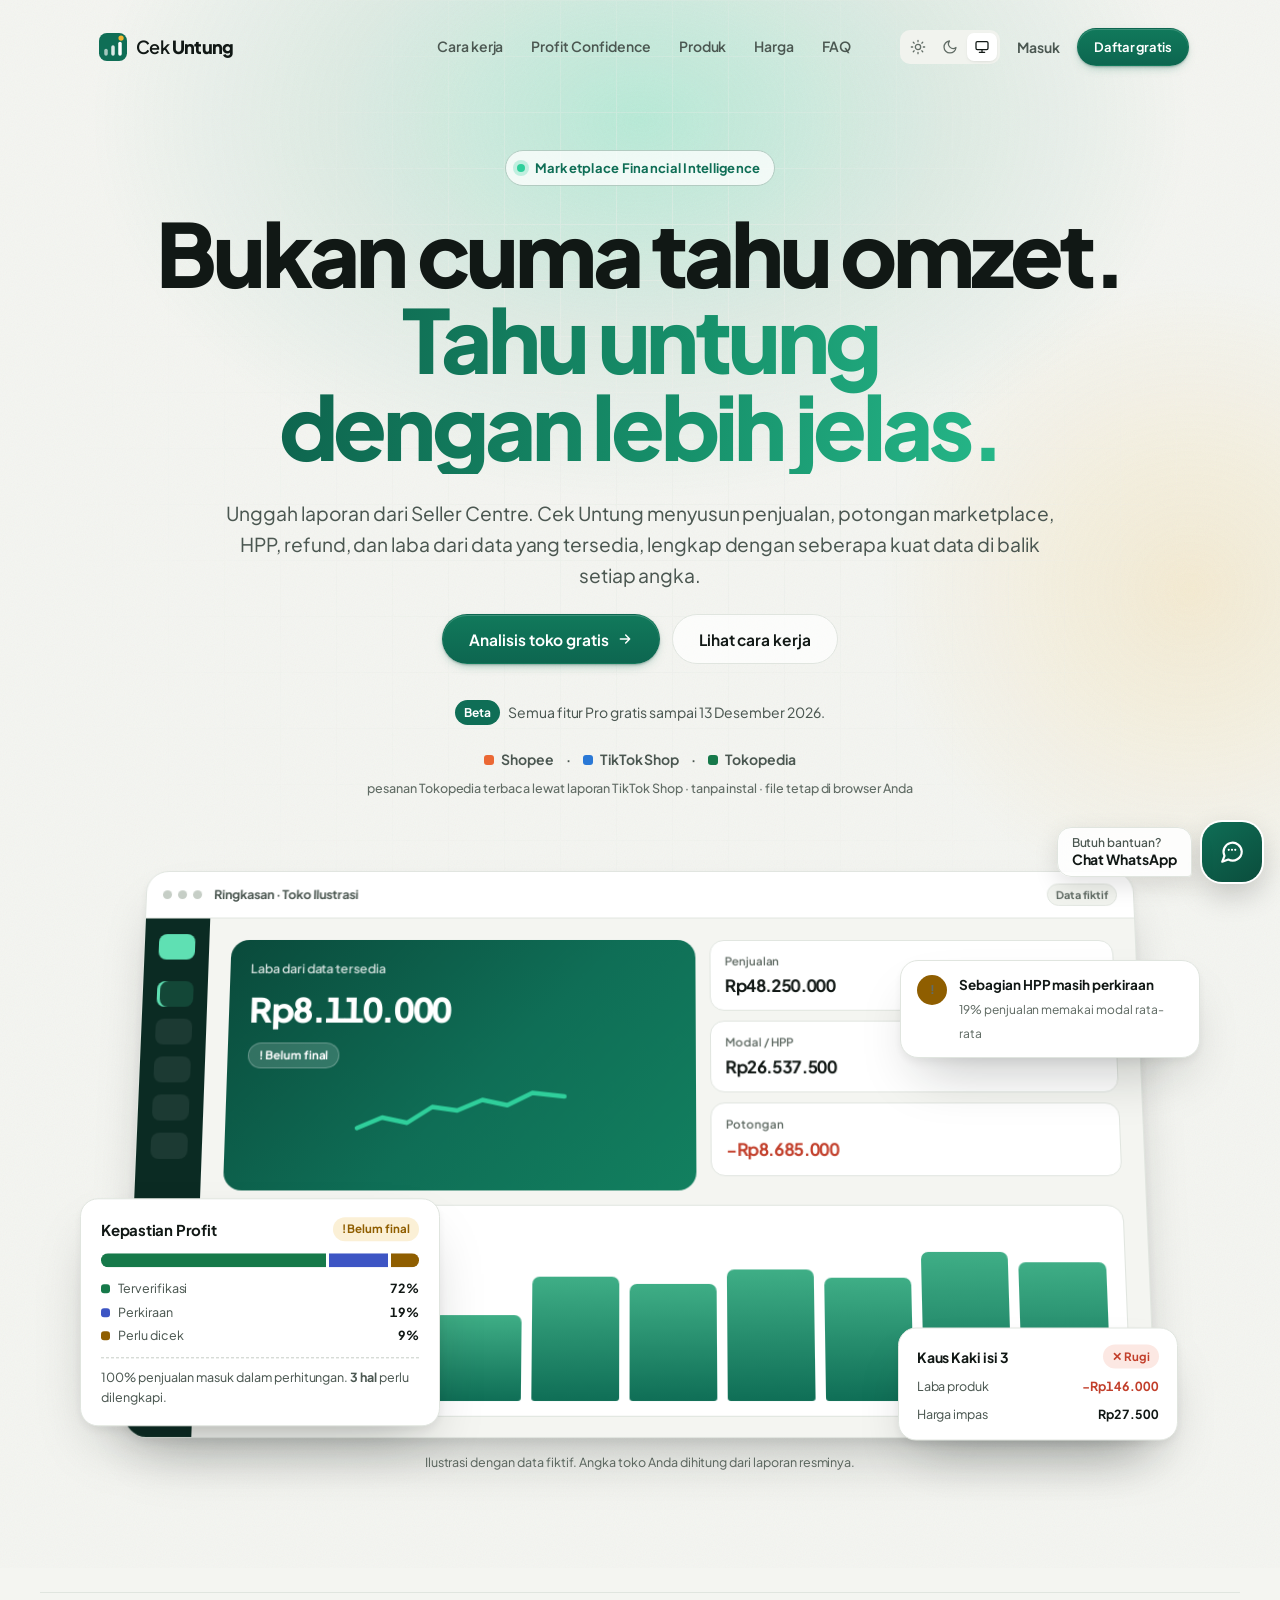
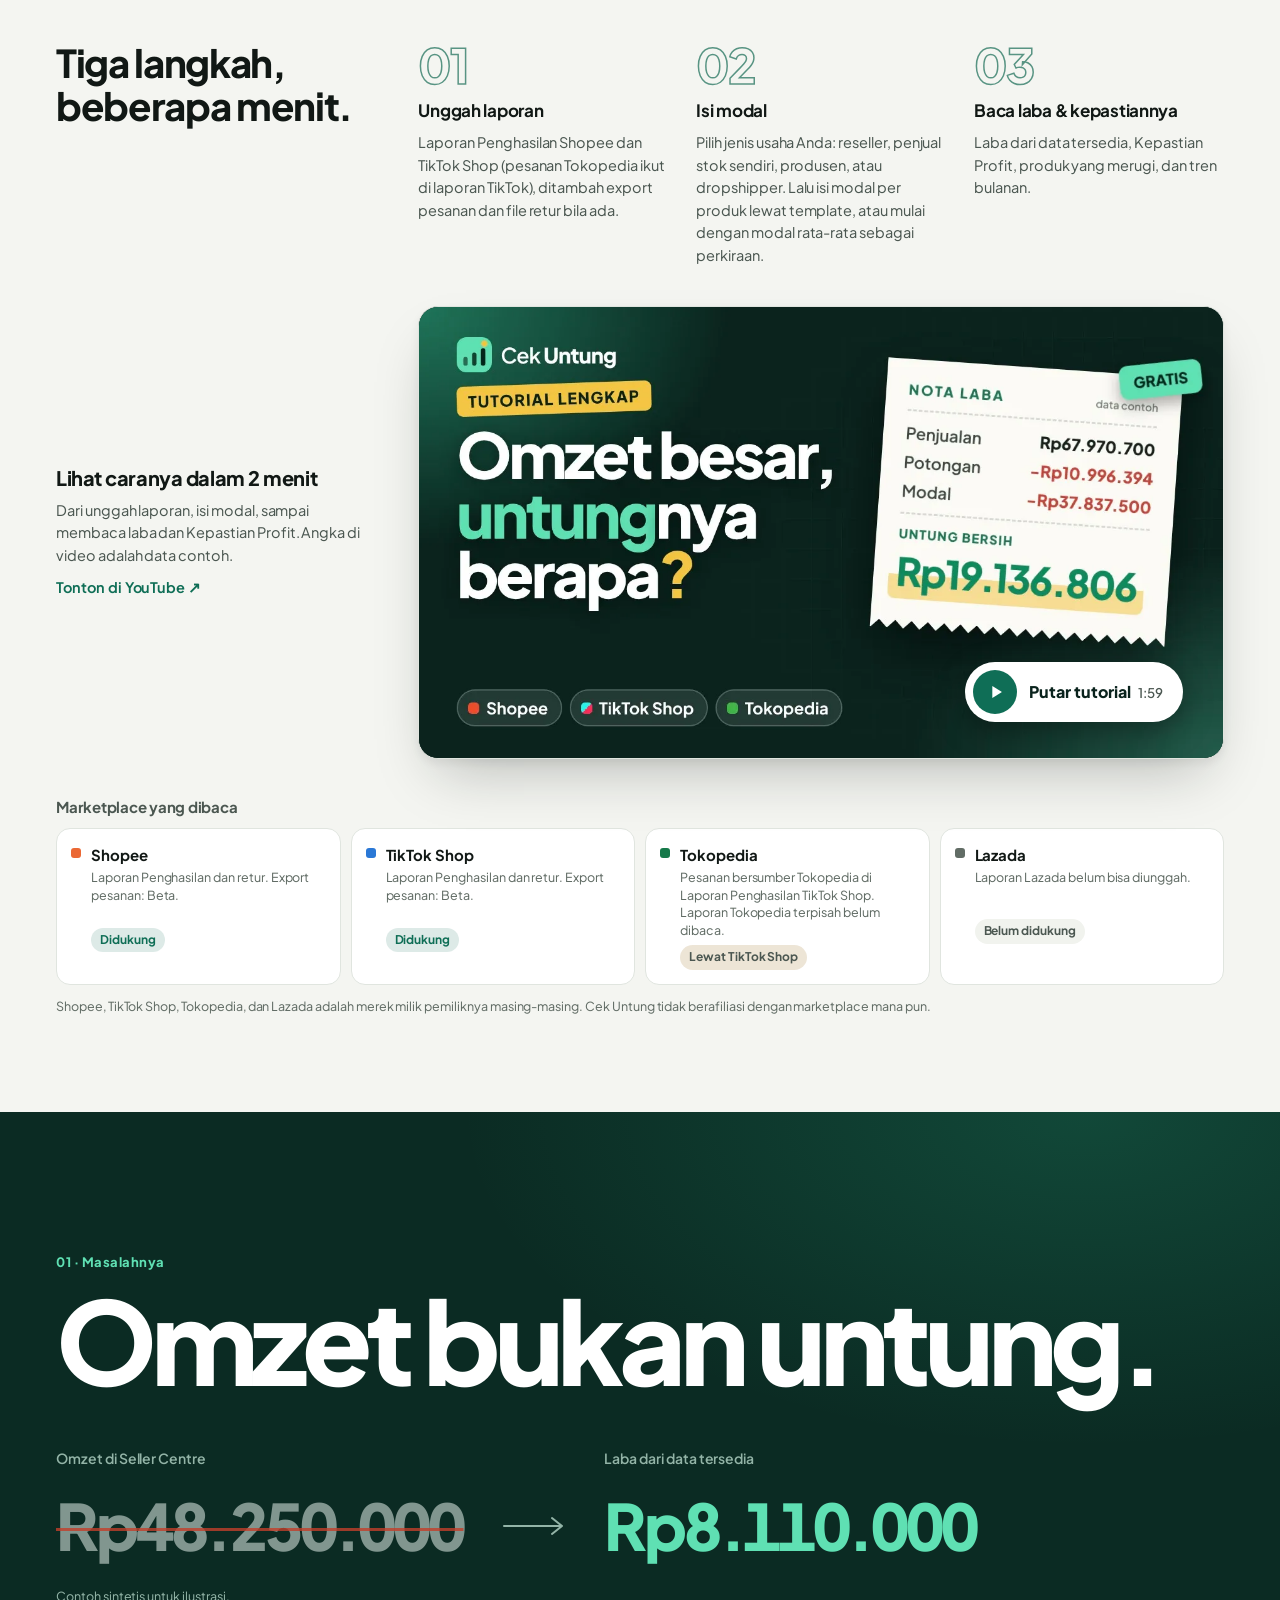
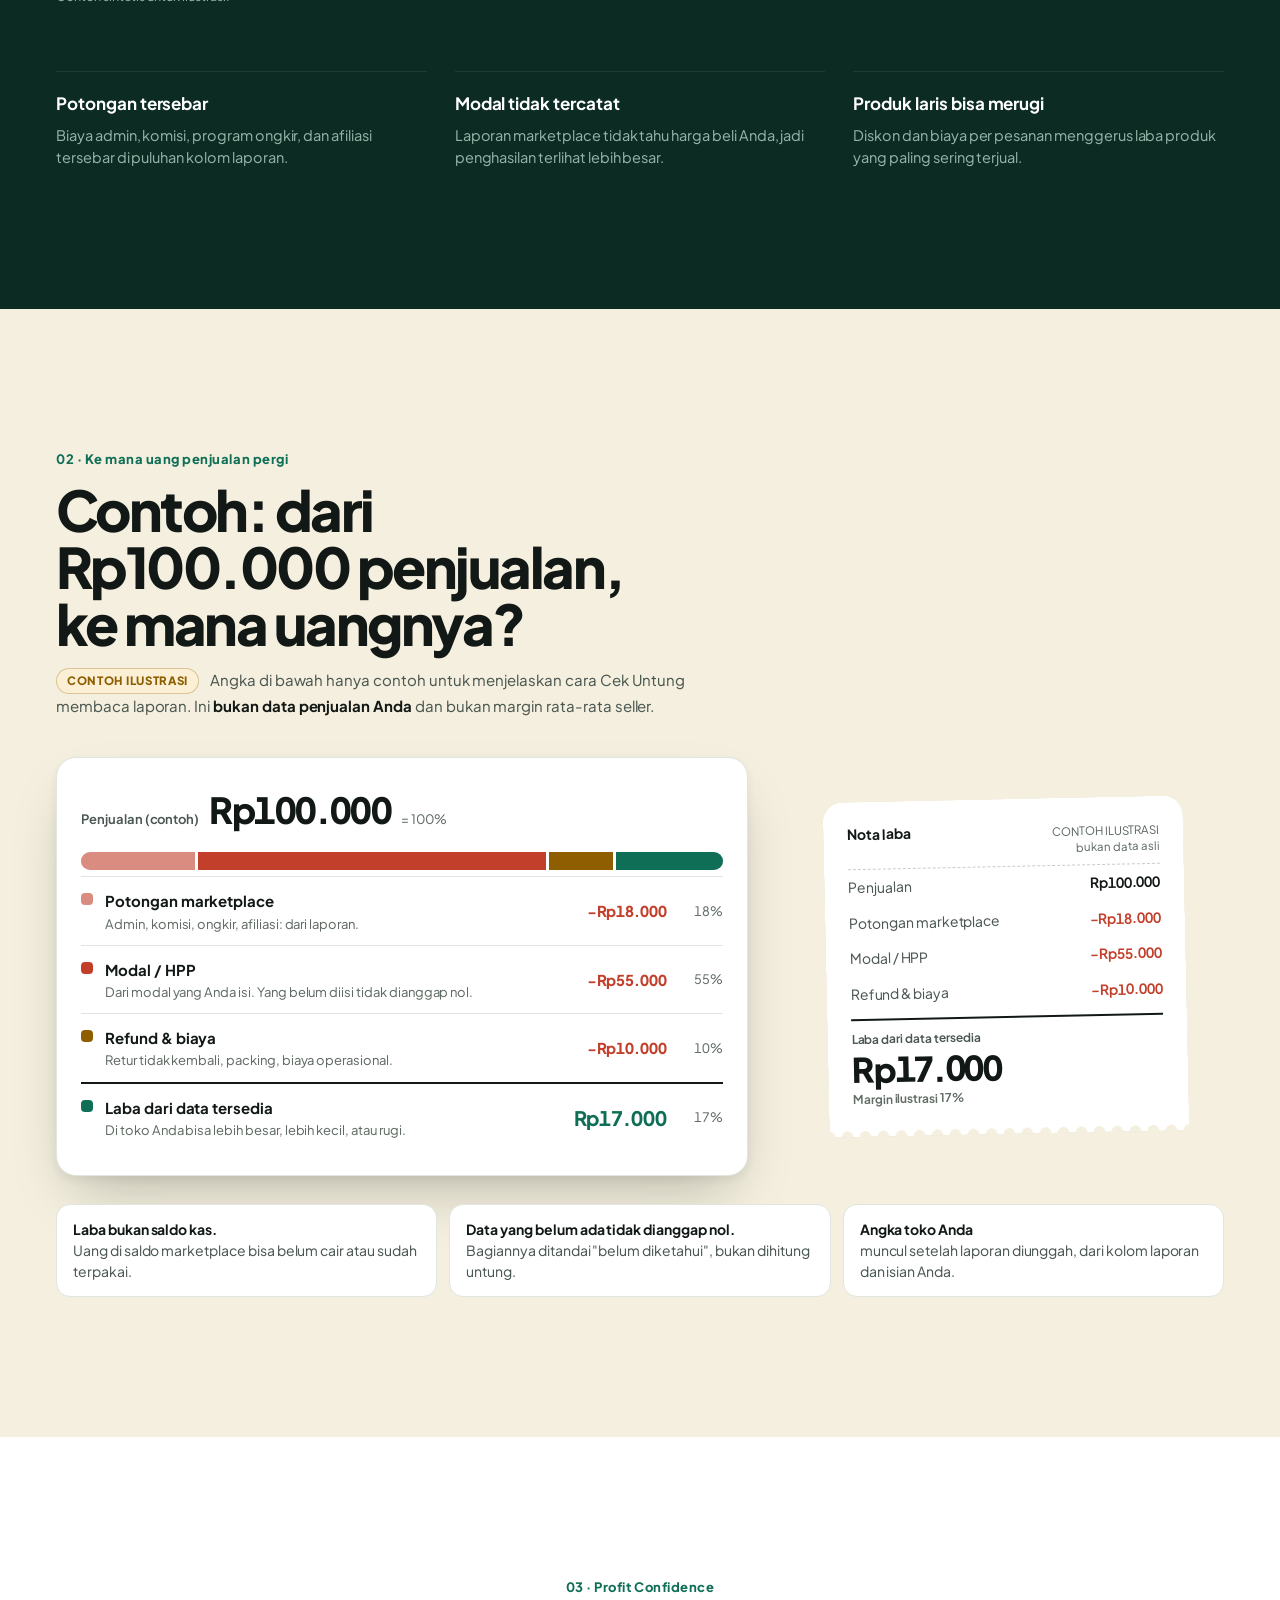
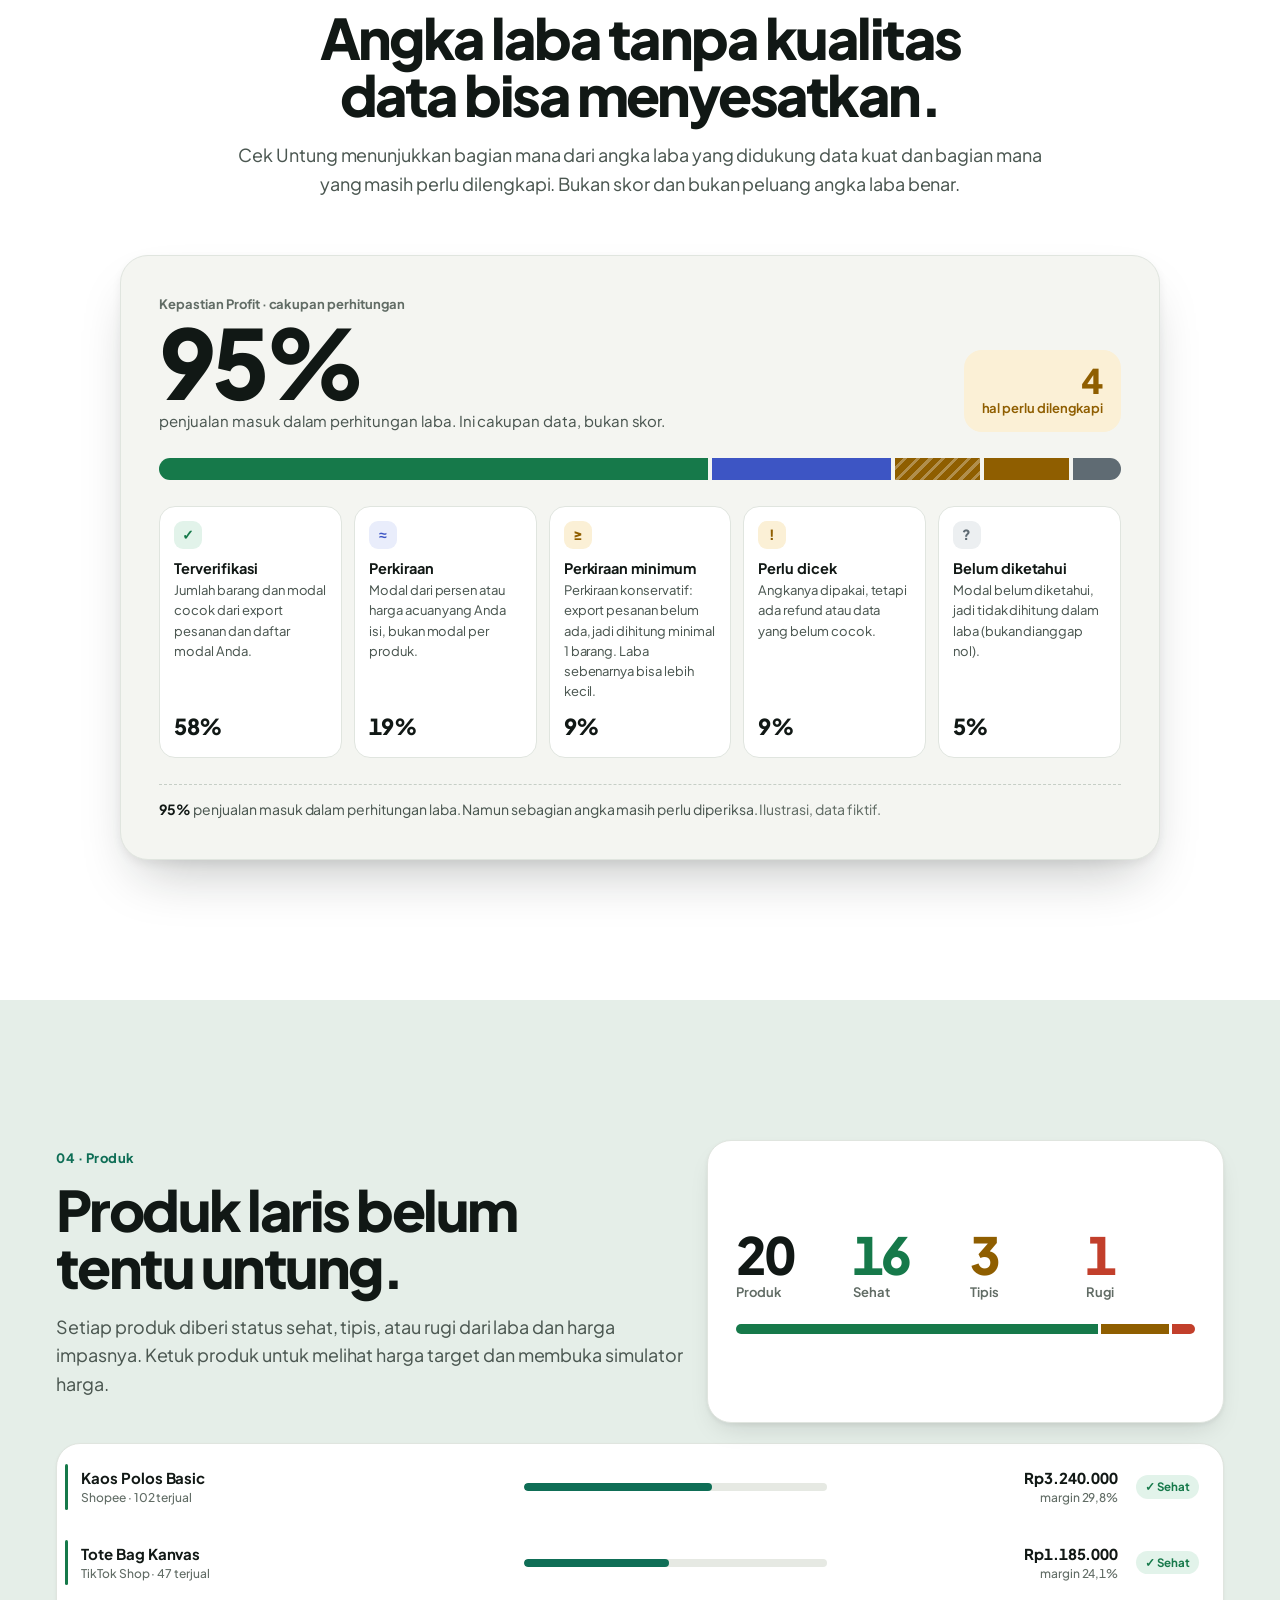
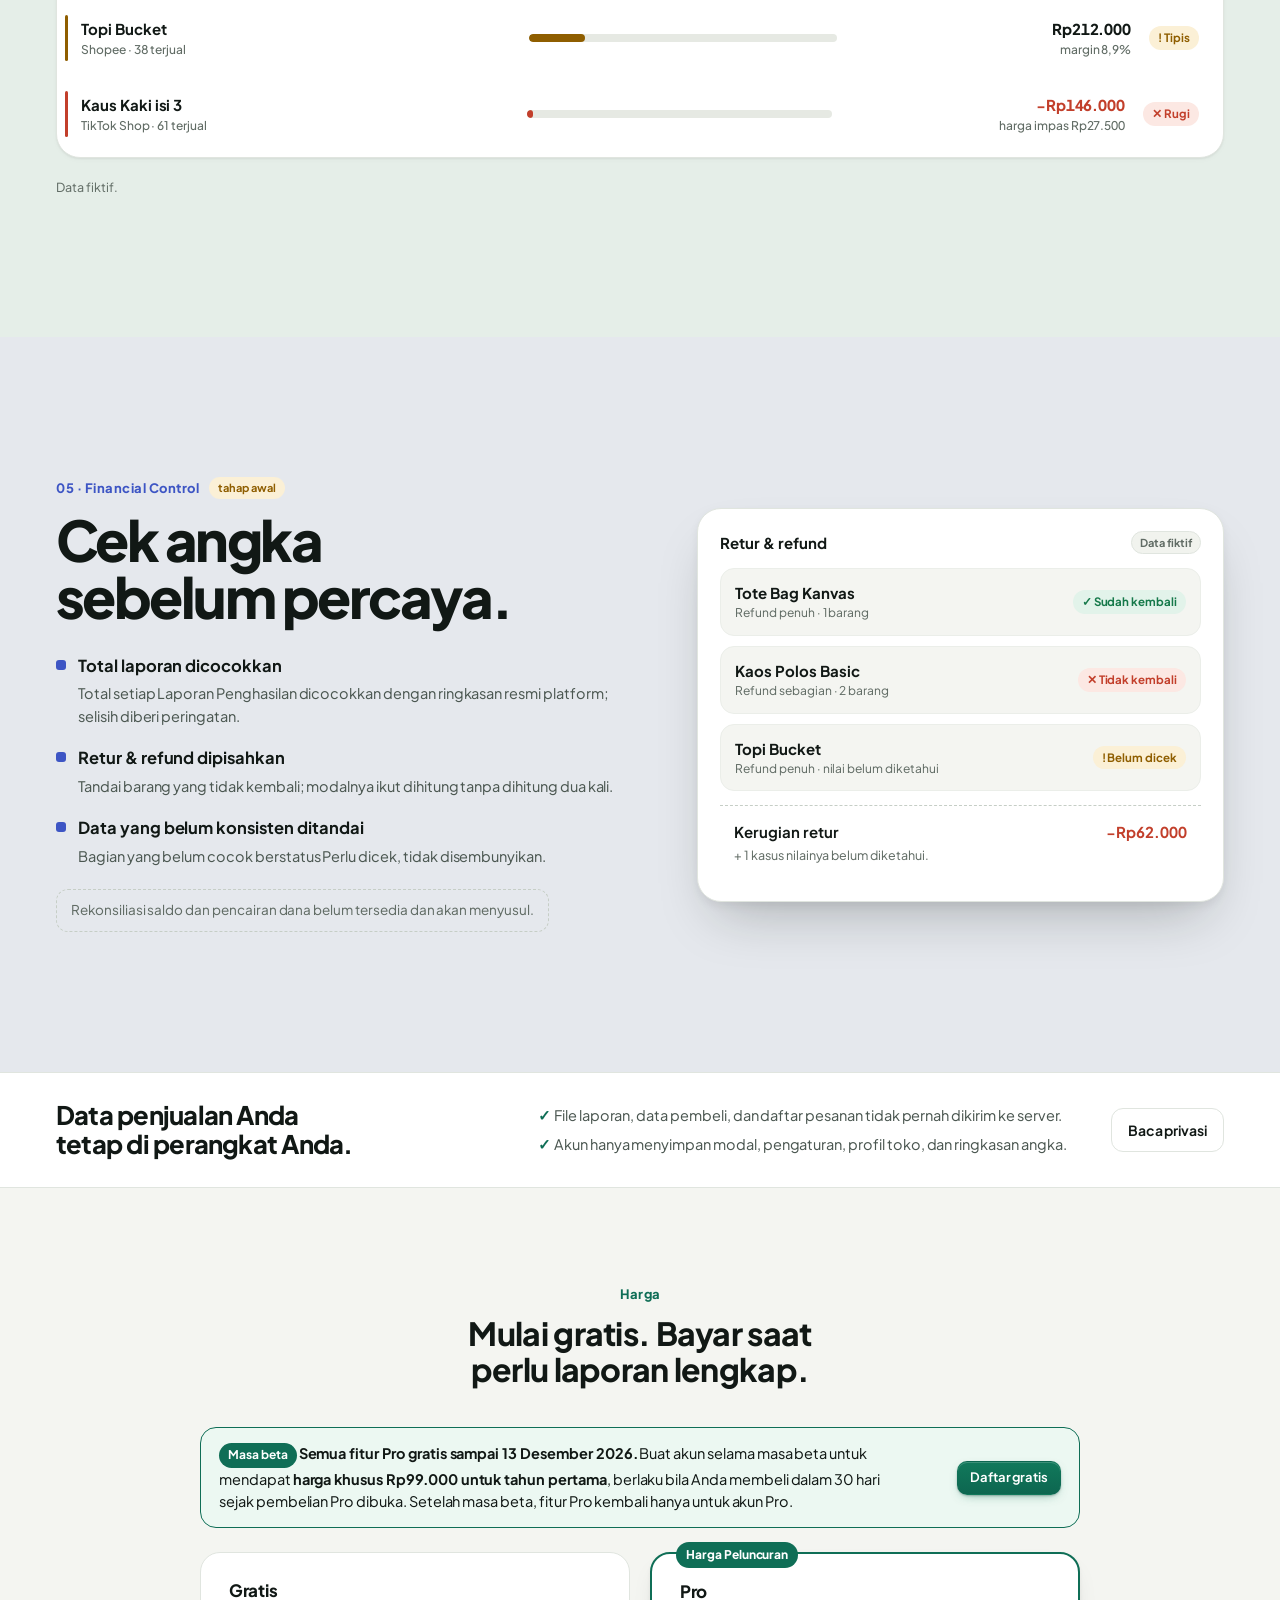
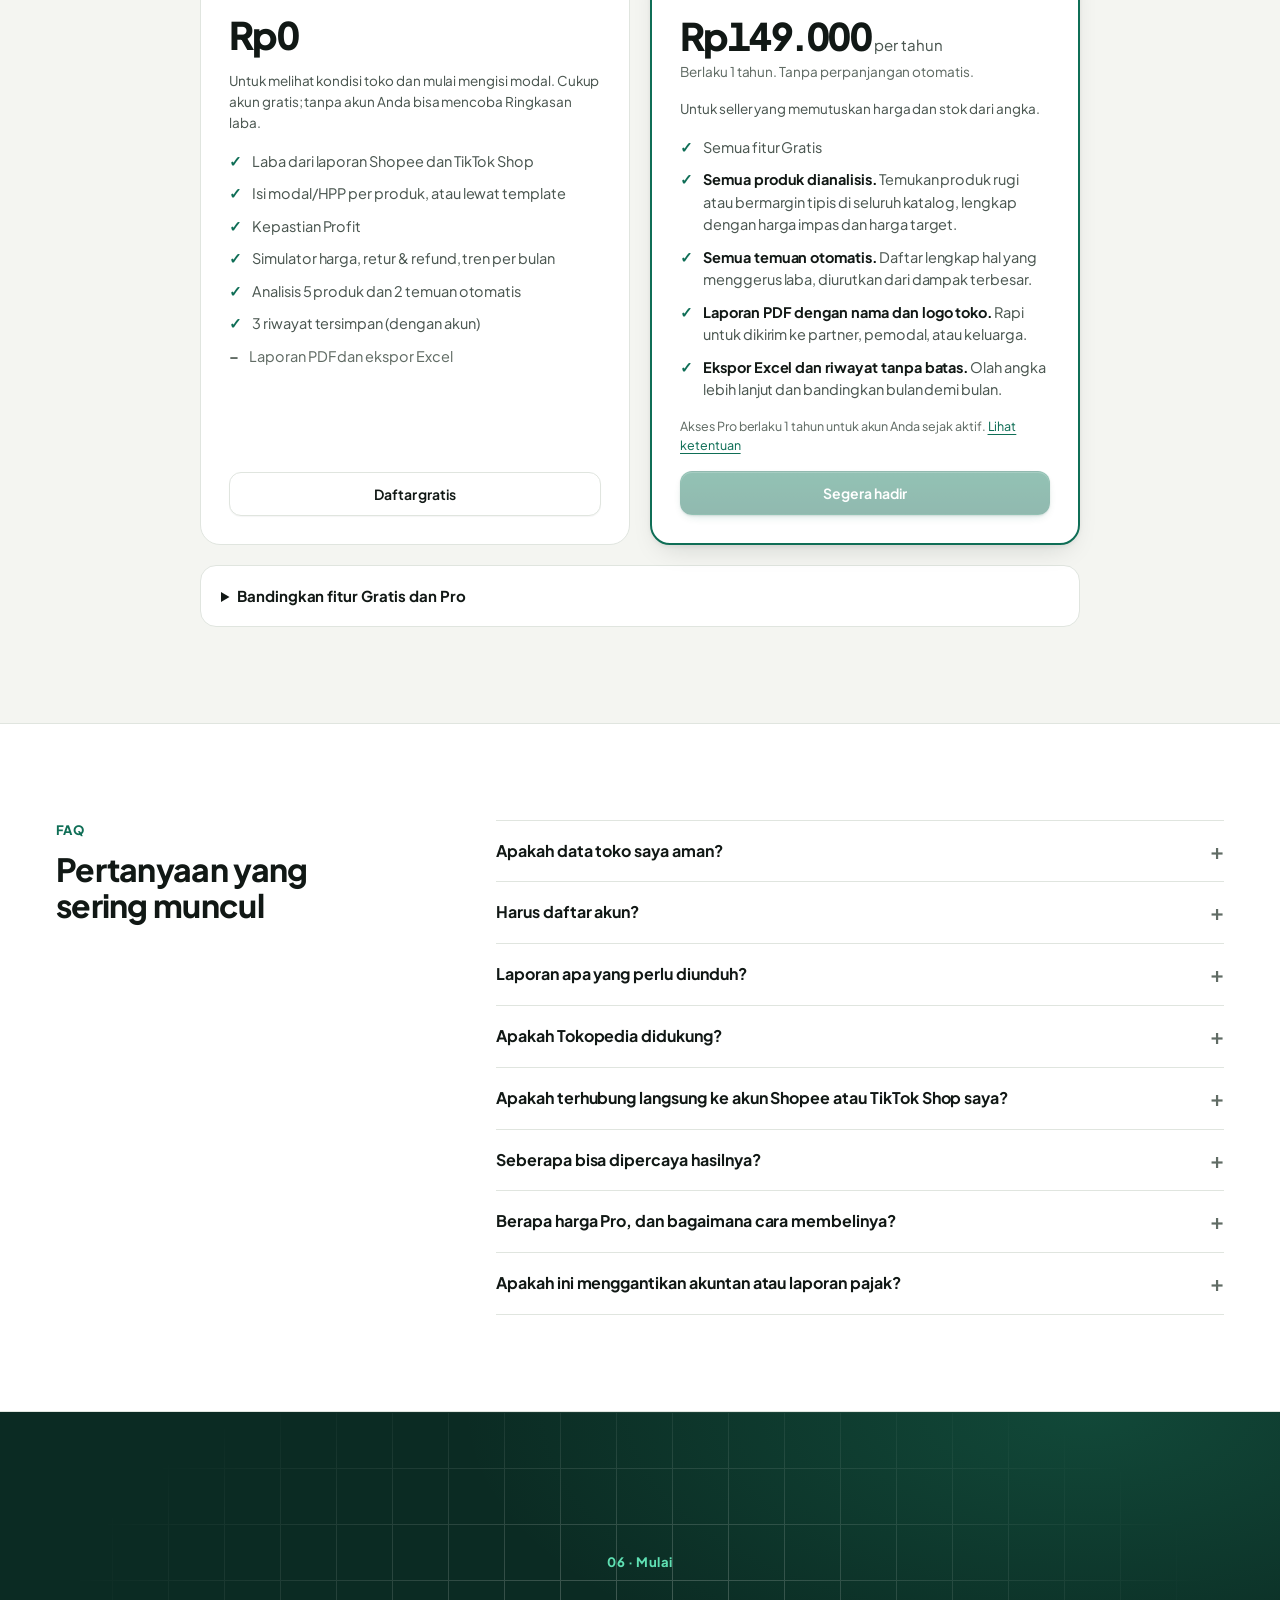
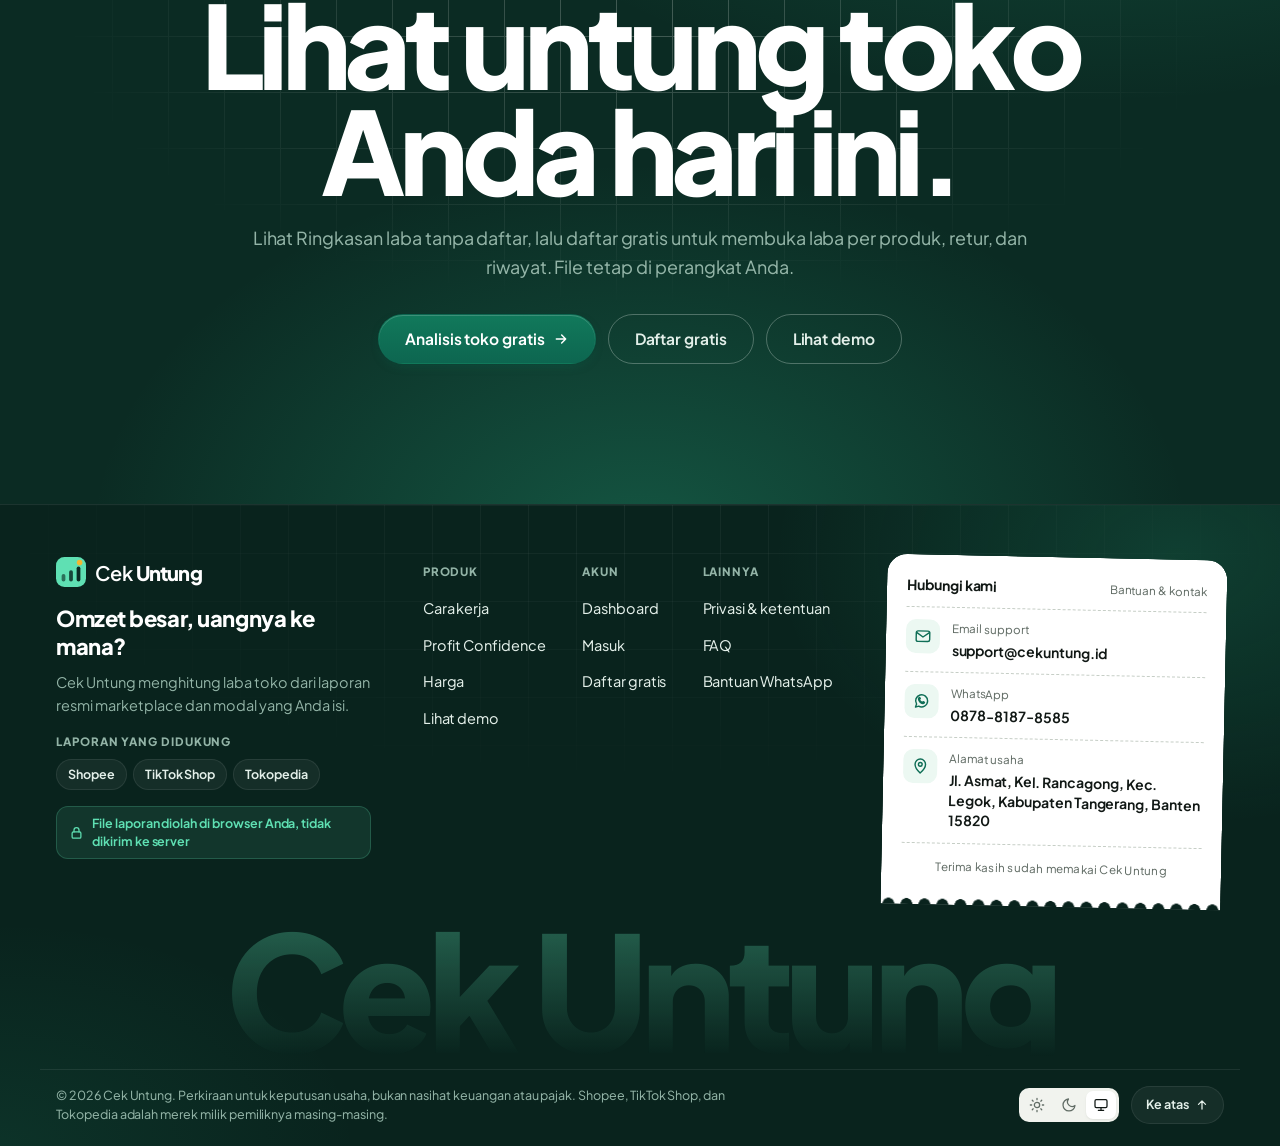
==== index.html @ d8598027 "Email support: kecualikan dari Cloudflare Email Obfuscation (email_off) Co-Authored-By: Claude Opus " ====
<!doctype html>
<html lang="id">
<head>
<meta charset="utf-8">
<meta name="viewport" content="width=device-width, initial-scale=1, viewport-fit=cover">
<title>Cek Untung — Analisis Laba Marketplace</title>
<meta name="description" content="Unggah laporan marketplace Anda. Cek Untung merangkum penjualan, biaya, HPP, dan refund, lalu menunjukkan bagian angka laba yang sudah kuat dan yang masih perlu dilengkapi. File diproses di browser Anda.">
<meta name="theme-color" content="#0b2b23">
<meta property="og:title" content="Cek Untung — Analisis Laba Marketplace">
<meta property="og:description" content="Laba, potongan marketplace, HPP, refund, dan kualitas data toko Anda dalam satu dashboard. File diproses di browser Anda.">
<meta property="og:type" content="website">
<meta property="og:site_name" content="Cek Untung">
<meta property="og:url" content="https://muhammadramdhan2012.github.io/cek-profit/">
<meta property="og:image" content="https://muhammadramdhan2012.github.io/cek-profit/img/og-cek-untung.jpg">
<meta property="og:image:width" content="1200">
<meta property="og:image:height" content="630">
<meta property="og:image:alt" content="Cek Untung: Bukan cuma tahu omzet. Tahu untung dengan lebih jelas.">
<meta name="twitter:card" content="summary_large_image">
<meta name="twitter:title" content="Cek Untung — Analisis Laba Marketplace">
<meta name="twitter:description" content="Laba, potongan marketplace, HPP, refund, dan kualitas data toko Anda dalam satu dashboard. File diproses di browser Anda.">
<meta name="twitter:image" content="https://muhammadramdhan2012.github.io/cek-profit/img/og-cek-untung.jpg">
<link rel="icon" href="icon-cek-untung.svg" type="image/svg+xml">
<link rel="apple-touch-icon" href="apple-touch-icon.png">
<script src="assets/theme.js?v=f5317dffb6"></script>
<script src="assets/motion.js?v=9e6864196f"></script>
<link rel="stylesheet" href="assets/base.css?v=b11f335bb1">
<link rel="stylesheet" href="assets/site.css?v=1ff8875bc3">
<script src="assets/config.js?v=06b26d90cd"></script>
<script src="assets/analytics.js?v=d923a1e0ea" defer></script>
<script src="assets/situs.js?v=bae213d438" defer></script>
</head>
<body class="home v3">
<a class="skip" href="#isi">Lewati ke isi</a>
<div id="top-sentinel" aria-hidden="true"></div>

<!-- ============ NAVBAR: kapsul mengambang ============ -->
<header class="fnav" id="nav">
  <nav class="fnav-in" aria-label="Utama">
    <a class="brand" href="./"><svg class="logo" width="28" height="28" viewBox="0 0 16 16" aria-hidden="true"><rect class="lg-bg" width="16" height="16" rx="4.5" fill="var(--accent)"/><rect class="lg-b" x="3" y="9" width="2" height="4" rx="1" fill="var(--accent-ink)" opacity=".62"/><rect class="lg-b" x="7" y="7" width="2" height="6" rx="1" fill="var(--accent-ink)" opacity=".85"/><rect class="lg-b" x="11" y="5" width="2" height="8" rx="1" fill="var(--accent-ink)"/><circle class="lg-d" cx="12.6" cy="2.9" r="1.5" fill="var(--mark)"/></svg><span class="wm">Cek <b>Untung</b></span></a>
    <div class="fnav-mid">
      <a href="#cara">Cara kerja</a><a href="#kepastian">Profit Confidence</a><a href="#produk">Produk</a><a href="#harga">Harga</a><a href="#faq">FAQ</a>
    </div>
    <div class="fnav-end">
      <span class="nav-theme" data-theme-toggle></span>
      <a class="btn quiet nav-masuk" href="akun.html?next=dashboard.html" data-guest>Masuk</a>
      <a class="btn primary sm" href="akun.html?mode=daftar&amp;next=dashboard.html" data-guest data-track="nav-daftar">Daftar gratis</a>
      <a class="btn primary sm" href="dashboard.html" data-member hidden>Buka dashboard</a>
      <button class="nav-burger" type="button" aria-label="Buka menu" aria-haspopup="dialog" aria-controls="nav-sheet" aria-expanded="false" id="nav-burger">
        <svg width="20" height="20" viewBox="0 0 24 24" fill="none" stroke="currentColor" stroke-width="2" stroke-linecap="round" aria-hidden="true"><path d="M4 8h16M4 16h16"/></svg>
      </button>
    </div>
  </nav>
</header>

<dialog class="nav-sheet" id="nav-sheet" aria-labelledby="nav-sheet-t">
  <div class="ns-head"><b id="nav-sheet-t">Menu</b><button class="x" type="button" data-menu-close aria-label="Tutup menu">×</button></div>
  <nav class="ns-links" aria-label="Menu halaman">
    <a href="#cara">Cara kerja</a><a href="#kepastian">Profit Confidence</a><a href="#produk">Produk</a><a href="#harga">Harga</a><a href="#faq">FAQ</a><a href="dashboard.html?demo" data-track="menu-demo">Lihat demo</a>
  </nav>
  <div class="ns-foot">
    <div data-theme-toggle></div>
    <div class="ns-cta">
      <a class="btn big" href="akun.html?next=dashboard.html" data-guest>Masuk</a>
      <a class="btn primary big" href="akun.html?mode=daftar&amp;next=dashboard.html" data-guest data-track="menu-daftar">Daftar gratis</a>
      <a class="btn primary big" href="dashboard.html" data-member hidden>Buka dashboard</a>
    </div>
  </div>
</dialog>

<main id="isi">
  <!-- ============ HERO EDITORIAL (tengah) + PRATINJAU MENGAMBANG DI BAWAHNYA ============ -->
  <section class="ed-hero" aria-labelledby="h-hero">
    <div class="ed-bg" aria-hidden="true"><i class="glow g1"></i><i class="glow g2"></i><i class="grid"></i><i class="noise"></i></div>
    <div class="ed-copy">
      <p class="ed-eyebrow" data-hero="1"><span class="pulse" aria-hidden="true"></span>Marketplace Financial Intelligence</p>
      <h1 id="h-hero" data-hero="2"><span>Bukan cuma tahu omzet.</span> <span class="ed-h2">Tahu untung dengan lebih jelas.</span></h1>
      <p class="ed-sub" data-hero="3">Unggah laporan dari Seller Centre. Cek Untung menyusun penjualan, potongan marketplace, HPP, refund, dan laba dari data yang tersedia, lengkap dengan seberapa kuat data di balik setiap angka.</p>
      <div class="ed-cta" data-hero="4">
        <a class="btn primary big" href="dashboard.html" data-guest data-track="hero-coba">Analisis toko gratis<svg class="arr" width="16" height="16" viewBox="0 0 24 24" fill="none" stroke="currentColor" stroke-width="2.2" stroke-linecap="round" stroke-linejoin="round" aria-hidden="true"><path d="M5 12h14M13 6l6 6-6 6"/></svg></a>
        <a class="btn primary big" href="dashboard.html" data-member hidden>Buka dashboard<svg class="arr" width="16" height="16" viewBox="0 0 24 24" fill="none" stroke="currentColor" stroke-width="2.2" stroke-linecap="round" stroke-linejoin="round" aria-hidden="true"><path d="M5 12h14M13 6l6 6-6 6"/></svg></a>
        <a class="btn big ghost" href="#cara" data-track="hero-cara">Lihat cara kerja</a>
      </div>
      <p class="ed-beta" data-beta hidden><span class="badge">Beta</span> Semua fitur Pro gratis sampai <span data-beta-sampai>13 Desember 2026</span>.</p>
      <p class="ed-mk" data-hero="5"><span><i class="mk mk-shopee" aria-hidden="true"></i>Shopee</span><span aria-hidden="true">·</span><span><i class="mk mk-tiktok" aria-hidden="true"></i>TikTok Shop</span><span aria-hidden="true">·</span><span><i class="mk mk-tokped" aria-hidden="true"></i>Tokopedia</span><small>pesanan Tokopedia terbaca lewat laporan TikTok Shop · tanpa instal · file tetap di browser Anda</small></p>
    </div>

    <!-- Komposisi berlapis: dashboard dasar + kartu mengambang. Semua angka fiktif. -->
    <div class="show" data-hero="6">
      <div class="show-stage" data-parallax data-scrollvis role="img" aria-label="Ilustrasi dashboard Cek Untung dengan data fiktif: laba dari data tersedia, Kepastian Profit, peringatan, dan produk yang merugi.">
        <div class="layer l-base" style="--depth:2">
          <div class="sb-top"><span class="pv-dots"><i></i><i></i><i></i></span><span>Ringkasan · Toko Ilustrasi</span><span class="pv-tag">Data fiktif</span></div>
          <div class="sb-body">
            <div class="sb-side"><b></b><i class="on"></i><i></i><i></i><i></i><i></i></div>
            <div class="sb-main">
              <div class="sb-hero"><span>Laba dari data tersedia</span><b>Rp8.110.000</b><em>! Belum final</em><svg viewBox="0 0 120 32" aria-hidden="true"><path d="M2 26 L16 20 L30 23 L44 14 L58 16 L72 10 L86 13 L100 6 L118 8"/></svg></div>
              <div class="sb-tiles"><div><span>Penjualan</span><b>Rp48.250.000</b></div><div><span>Modal / HPP</span><b>Rp26.537.500</b></div><div><span>Potongan</span><b class="neg">−Rp8.685.000</b></div></div>
              <div class="sb-chart"><i style="--h:52%"></i><i style="--h:61%"></i><i style="--h:48%"></i><i style="--h:70%"></i><i style="--h:66%"></i><i style="--h:74%"></i><i style="--h:69%"></i><i style="--h:84%"></i><i style="--h:78%"></i></div>
            </div>
          </div>
        </div>
        <div class="layer l-conf" style="--depth:7">
          <div class="fc-h"><b>Kepastian Profit</b><span class="chip-w">! Belum final</span></div>
          <div class="segbar fc-seg"><i class="s-ok" style="--w:72%"></i><i class="s-est" style="--w:19%"></i><i class="s-chk" style="--w:9%"></i></div>
          <ul class="fc-leg"><li><i class="d-ok"></i>Terverifikasi <b>72%</b></li><li><i class="d-est"></i>Perkiraan <b>19%</b></li><li><i class="d-chk"></i>Perlu dicek <b>9%</b></li></ul>
          <p>100% penjualan masuk dalam perhitungan. <b>3 hal</b> perlu dilengkapi.</p>
        </div>
        <div class="layer l-warn" style="--depth:10">
          <span class="lw-ic">!</span><div><b>Sebagian HPP masih perkiraan</b><span>19% penjualan memakai modal rata-rata</span></div>
        </div>
        <div class="layer l-prod" style="--depth:5">
          <div class="lp-h"><b>Kaus Kaki isi 3</b><span class="chip-r">✕ Rugi</span></div>
          <div class="lp-n"><span>Laba produk</span><b class="neg">−Rp146.000</b></div>
          <div class="lp-n"><span>Harga impas</span><b>Rp27.500</b></div>
        </div>
      </div>
      <p class="show-cap">Ilustrasi dengan data fiktif. Angka toko Anda dihitung dari laporan resminya.</p>
    </div>
  </section>

  <!-- ============ CARA KERJA (pita tiga langkah) ============ -->
  <section class="how" id="cara" aria-labelledby="h-cara">
    <div class="wrap how-in">
      <h2 id="h-cara" class="how-t" data-reveal>Tiga langkah, beberapa menit.</h2>
      <ol class="how-steps" data-stagger="90">
        <li data-reveal><span class="how-n">01</span><b>Unggah laporan</b><p>Laporan Penghasilan Shopee dan TikTok Shop (pesanan Tokopedia ikut di laporan TikTok), ditambah export pesanan dan file retur bila ada.</p></li>
        <li data-reveal><span class="how-n">02</span><b>Isi modal</b><p>Pilih jenis usaha Anda: reseller, penjual stok sendiri, produsen, atau dropshipper. Lalu isi modal per produk lewat template, atau mulai dengan modal rata-rata sebagai perkiraan.</p></li>
        <li data-reveal><span class="how-n">03</span><b>Baca laba &amp; kepastiannya</b><p>Laba dari data tersedia, Kepastian Profit, produk yang merugi, dan tren bulanan.</p></li>
      </ol>
      <!-- Video tutorial: file sendiri (tanpa pemutar pihak ketiga). preload="none" agar 7 MB baru diunduh saat diputar;
           sw.js tidak menyimpan folder video/ ke cache offline. -->
      <div class="how-vid" id="tutorial" data-reveal>
        <div class="how-vid-txt">
          <h3>Lihat caranya dalam 2 menit</h3>
          <p>Dari unggah laporan, isi modal, sampai membaca laba dan Kepastian Profit. Angka di video adalah data contoh.</p>
          <a class="how-vid-yt" href="https://youtu.be/x0JU0eG74_I" target="_blank" rel="noopener">Tonton di YouTube <span aria-hidden="true">↗</span></a>
        </div>
        <div class="how-vid-frame">
          <video id="tutorial-video" controls preload="none" playsinline poster="img/tutorial-poster.webp" width="1280" height="720"
            aria-label="Video tutorial Cek Untung, 2 menit, dengan teks di layar">
            <source src="video/cekuntung-tutorial.mp4" type="video/mp4">
            <a href="https://youtu.be/x0JU0eG74_I">Tonton video tutorial di YouTube</a>
          </video>
          <button type="button" class="how-vid-play" id="tutorial-play" hidden aria-label="Putar video tutorial">
            <span class="how-vid-ic" aria-hidden="true"><svg viewBox="0 0 24 24" width="22" height="22"><path d="M8 5.5v13l10.5-6.5z" fill="currentColor"/></svg></span>
            <span class="how-vid-lb">Putar tutorial <small>1:59</small></span>
          </button>
        </div>
      </div>
      <div class="mkp" data-reveal>
        <h3 class="mkp-t">Marketplace yang dibaca</h3>
        <ul class="mkp-list">
          <li><i class="mk mk-shopee" aria-hidden="true"></i><span class="mkp-n"><b>Shopee</b><small>Laporan Penghasilan dan retur. Export pesanan: Beta.</small></span><span class="mkp-s ok">Didukung</span></li>
          <li><i class="mk mk-tiktok" aria-hidden="true"></i><span class="mkp-n"><b>TikTok Shop</b><small>Laporan Penghasilan dan retur. Export pesanan: Beta.</small></span><span class="mkp-s ok">Didukung</span></li>
          <li><i class="mk mk-tokped" aria-hidden="true"></i><span class="mkp-n"><b>Tokopedia</b><small>Pesanan bersumber Tokopedia di Laporan Penghasilan TikTok Shop. Laporan Tokopedia terpisah belum dibaca.</small></span><span class="mkp-s part">Lewat TikTok Shop</span></li>
          <li><i class="mk mk-none" aria-hidden="true"></i><span class="mkp-n"><b>Lazada</b><small>Laporan Lazada belum bisa diunggah.</small></span><span class="mkp-s no">Belum didukung</span></li>
        </ul>
        <p class="tiny faint">Shopee, TikTok Shop, Tokopedia, dan Lazada adalah merek milik pemiliknya masing-masing. Cek Untung tidak berafiliasi dengan marketplace mana pun.</p>
      </div>
    </div>
  </section>

  <!-- ============ 1. MASALAH: omzet bukan laba (latar hutan gelap) ============ -->
  <section class="st st-dark" id="masalah" aria-labelledby="h-masalah">
    <div class="wrap">
      <p class="st-k" data-reveal>01 · Masalahnya</p>
      <h2 id="h-masalah" class="st-big" data-reveal>Omzet bukan untung.</h2>
      <div class="omzet" data-reveal>
        <div class="om-a"><span>Omzet di Seller Centre</span><b>Rp48.250.000</b></div>
        <div class="om-arrow" aria-hidden="true"><svg width="64" height="24" viewBox="0 0 64 24" fill="none" stroke="currentColor" stroke-width="2" stroke-linecap="round" stroke-linejoin="round"><path d="M2 12h58M50 4l10 8-10 8"/></svg></div>
        <div class="om-b"><span>Laba dari data tersedia</span><b>Rp8.110.000</b></div>
        <p class="om-cap">Contoh sintetis untuk ilustrasi.</p>
      </div>
      <ul class="st-pains" data-stagger="90">
        <li data-reveal><b>Potongan tersebar</b><span>Biaya admin, komisi, program ongkir, dan afiliasi tersebar di puluhan kolom laporan.</span></li>
        <li data-reveal><b>Modal tidak tercatat</b><span>Laporan marketplace tidak tahu harga beli Anda, jadi penghasilan terlihat lebih besar.</span></li>
        <li data-reveal><b>Produk laris bisa merugi</b><span>Diskon dan biaya per pesanan menggerus laba produk yang paling sering terjual.</span></li>
      </ul>
    </div>
  </section>

  <!-- ============ 2. ALUR UANG: satu batang 100% + nota (ringkas, tanpa animasi gulir) ============ -->
  <section class="st st-cream" id="alur" aria-labelledby="h-alur">
    <div class="wrap">
      <p class="st-k" data-reveal>02 · Ke mana uang penjualan pergi</p>
      <h2 id="h-alur" class="st-h" data-reveal>Contoh: dari Rp100.000 penjualan, ke mana uangnya?</h2>
      <p class="ilus-note" data-reveal><span class="ilus-tag">Contoh ilustrasi</span> Angka di bawah hanya contoh untuk menjelaskan cara Cek Untung membaca laporan. Ini <b>bukan data penjualan Anda</b> dan bukan margin rata-rata seller.</p>
      <div class="alur2" data-reveal>
        <figure class="alur-vis" id="r100">
          <figcaption class="alur-cap"><span>Penjualan (contoh)</span><b data-jual>Rp100.000</b><small>= 100%</small></figcaption>
          <div class="alur-bar" role="img" aria-label="Dari Rp100.000 penjualan: potongan marketplace 18%, modal 55%, refund dan biaya 10%, laba 17%.">
            <i class="b-fee" style="--w:18%"></i><i class="b-hpp" style="--w:55%"></i><i class="b-ref" style="--w:10%"></i><i class="b-laba" style="--w:17%"></i>
          </div>
          <ul class="alur-leg">
            <li><i class="b-fee" aria-hidden="true"></i><span class="al-n"><b>Potongan marketplace</b><small>Admin, komisi, ongkir, afiliasi: dari laporan.</small></span><span class="al-v neg" data-v>−Rp18.000</span><span class="al-p">18%</span></li>
            <li><i class="b-hpp" aria-hidden="true"></i><span class="al-n"><b>Modal / HPP</b><small>Dari modal yang Anda isi. Yang belum diisi tidak dianggap nol.</small></span><span class="al-v neg" data-v>−Rp55.000</span><span class="al-p">55%</span></li>
            <li><i class="b-ref" aria-hidden="true"></i><span class="al-n"><b>Refund &amp; biaya</b><small>Retur tidak kembali, packing, biaya operasional.</small></span><span class="al-v neg" data-v>−Rp10.000</span><span class="al-p">10%</span></li>
            <li class="al-laba"><i class="b-laba" aria-hidden="true"></i><span class="al-n"><b>Laba dari data tersedia</b><small>Di toko Anda bisa lebih besar, lebih kecil, atau rugi.</small></span><span class="al-v pos" data-laba>Rp17.000</span><span class="al-p">17%</span></li>
          </ul>
        </figure>
        <div class="nota r100k" aria-hidden="true">
          <div class="nota-head"><b>Nota laba</b><span>CONTOH ILUSTRASI<br>bukan data asli</span></div>
          <dl>
            <div class="ln"><dt>Penjualan</dt><dd>Rp100.000</dd></div>
            <div class="ln minus"><dt>Potongan marketplace</dt><dd>−Rp18.000</dd></div>
            <div class="ln minus"><dt>Modal / HPP</dt><dd>−Rp55.000</dd></div>
            <div class="ln minus"><dt>Refund &amp; biaya</dt><dd>−Rp10.000</dd></div>
          </dl>
          <div class="nota-total"><span class="lbl">Laba dari data tersedia</span><span class="big">Rp17.000</span><span class="nota-m">Margin ilustrasi 17%</span></div>
        </div>
      </div>
      <ul class="alur-fakta" data-reveal>
        <li><b>Laba bukan saldo kas.</b> Uang di saldo marketplace bisa belum cair atau sudah terpakai.</li>
        <li><b>Data yang belum ada tidak dianggap nol.</b> Bagiannya ditandai "belum diketahui", bukan dihitung untung.</li>
        <li><b>Angka toko Anda</b> muncul setelah laporan diunggah, dari kolom laporan dan isian Anda.</li>
      </ul>
    </div>
  </section>

  <!-- ============ 3. PROFIT CONFIDENCE (komponen khas) ============ -->
  <section class="st st-light" id="kepastian" aria-labelledby="h-kep">
    <div class="wrap">
      <p class="st-k center" data-reveal>03 · Profit Confidence</p>
      <h2 id="h-kep" class="st-h center" data-reveal>Angka laba tanpa kualitas data bisa menyesatkan.</h2>
      <p class="st-lead center" data-reveal>Cek Untung menunjukkan bagian mana dari angka laba yang didukung data kuat dan bagian mana yang masih perlu dilengkapi. Bukan skor dan bukan peluang angka laba benar.</p>
      <figure class="conf spot" data-reveal data-spotlight aria-labelledby="pc-cap">
        <div class="conf-top">
          <div><span class="conf-k">Kepastian Profit · cakupan perhitungan</span><b class="conf-n">95%</b><span class="conf-s">penjualan masuk dalam perhitungan laba. Ini cakupan data, bukan skor.</span></div>
          <div class="conf-act"><b>4</b><span>hal perlu dilengkapi</span></div>
        </div>
        <div class="segbar pc-seg" role="img" aria-label="Ilustrasi: Terverifikasi 58%, Perkiraan 19%, Perkiraan minimum 9%, Perlu dicek 9%, Belum diketahui 5%">
          <i class="s-ok" style="--w:58%"></i><i class="s-est" style="--w:19%"></i><i class="s-min" style="--w:9%"></i><i class="s-chk" style="--w:9%"></i><i class="s-unk" style="--w:5%"></i>
        </div>
        <ul class="pc-legend">
          <li tabindex="0" data-k="ok"><span class="st ok" aria-hidden="true">✓</span><div><b>Terverifikasi</b><span>Jumlah barang dan modal cocok dari export pesanan dan daftar modal Anda.</span></div><em>58%</em></li>
          <li tabindex="0" data-k="est"><span class="st est" aria-hidden="true">≈</span><div><b>Perkiraan</b><span>Modal dari persen atau harga acuan yang Anda isi, bukan modal per produk.</span></div><em>19%</em></li>
          <li tabindex="0" data-k="min"><span class="st min" aria-hidden="true">≥</span><div><b>Perkiraan minimum</b><span>Perkiraan konservatif: export pesanan belum ada, jadi dihitung minimal 1 barang. Laba sebenarnya bisa lebih kecil.</span></div><em>9%</em></li>
          <li tabindex="0" data-k="chk"><span class="st chk" aria-hidden="true">!</span><div><b>Perlu dicek</b><span>Angkanya dipakai, tetapi ada refund atau data yang belum cocok.</span></div><em>9%</em></li>
          <li tabindex="0" data-k="unk"><span class="st unk" aria-hidden="true">?</span><div><b>Belum diketahui</b><span>Modal belum diketahui, jadi tidak dihitung dalam laba (bukan dianggap nol).</span></div><em>5%</em></li>
        </ul>
        <figcaption id="pc-cap" class="pc-foot"><b>95%</b> penjualan masuk dalam perhitungan laba. Namun sebagian angka masih perlu diperiksa. <span class="faint">Ilustrasi, data fiktif.</span></figcaption>
      </figure>
    </div>
  </section>

  <!-- ============ 4. PRODUCT INTELLIGENCE (bento) ============ -->
  <section class="st st-mist" id="produk" aria-labelledby="h-produk">
    <div class="wrap bento">
      <div class="bt-intro" data-reveal>
        <p class="st-k">04 · Produk</p>
        <h2 id="h-produk" class="st-h">Produk laris belum tentu untung.</h2>
        <p class="st-lead">Setiap produk diberi status sehat, tipis, atau rugi dari laba dan harga impasnya. Ketuk produk untuk melihat harga target dan membuka simulator harga.</p>
      </div>
      <div class="bt-sum spot" data-reveal data-spotlight role="img" aria-label="Ilustrasi ringkasan 20 produk: 16 sehat, 3 tipis, 1 rugi (data fiktif)">
        <div><b>20</b><span>Produk</span></div><div class="ok"><b>16</b><span>Sehat</span></div><div class="warn"><b>3</b><span>Tipis</span></div><div class="bad"><b>1</b><span>Rugi</span></div>
        <div class="bt-dist"><i class="ok" style="--w:80%"></i><i class="warn" style="--w:15%"></i><i class="bad" style="--w:5%"></i></div>
      </div>
      <ul class="bt-list" data-stagger="80" aria-label="Contoh produk (data fiktif)">
        <li data-reveal class="h-ok"><span class="bl-n">Kaos Polos Basic<small>Shopee · 102 terjual</small></span><span class="bl-m"><i style="--m:62%"></i></span><span class="bl-v">Rp3.240.000<small>margin 29,8%</small></span><span class="chip-o">✓ Sehat</span></li>
        <li data-reveal class="h-ok"><span class="bl-n">Tote Bag Kanvas<small>TikTok Shop · 47 terjual</small></span><span class="bl-m"><i style="--m:48%"></i></span><span class="bl-v">Rp1.185.000<small>margin 24,1%</small></span><span class="chip-o">✓ Sehat</span></li>
        <li data-reveal class="h-warn"><span class="bl-n">Topi Bucket<small>Shopee · 38 terjual</small></span><span class="bl-m"><i style="--m:18%"></i></span><span class="bl-v">Rp212.000<small>margin 8,9%</small></span><span class="chip-w">! Tipis</span></li>
        <li data-reveal class="h-bad"><span class="bl-n">Kaus Kaki isi 3<small>TikTok Shop · 61 terjual</small></span><span class="bl-m"><i style="--m:2%"></i></span><span class="bl-v neg">−Rp146.000<small>harga impas Rp27.500</small></span><span class="chip-r">✕ Rugi</span></li>
      </ul>
      <p class="bt-cap tiny faint">Data fiktif.</p>
    </div>
  </section>

  <!-- ============ 5. FINANCIAL CONTROL (tahap awal) ============ -->
  <section class="st st-indigo" id="kontrol" aria-labelledby="h-kontrol">
    <div class="wrap ctrl">
      <div class="ctrl-copy" data-reveal>
        <p class="st-k">05 · Financial Control <span class="p-stage">tahap awal</span></p>
        <h2 id="h-kontrol" class="st-h">Cek angka sebelum percaya.</h2>
        <ul class="ctrl-list">
          <li><b>Total laporan dicocokkan</b><span>Total setiap Laporan Penghasilan dicocokkan dengan ringkasan resmi platform; selisih diberi peringatan.</span></li>
          <li><b>Retur &amp; refund dipisahkan</b><span>Tandai barang yang tidak kembali; modalnya ikut dihitung tanpa dihitung dua kali.</span></li>
          <li><b>Data yang belum konsisten ditandai</b><span>Bagian yang belum cocok berstatus Perlu dicek, tidak disembunyikan.</span></li>
        </ul>
        <p class="ctrl-note">Rekonsiliasi saldo dan pencairan dana belum tersedia dan akan menyusul.</p>
      </div>
      <div class="ctrl-vis spot" data-spotlight data-reveal="right" role="img" aria-label="Ilustrasi daftar retur dengan status (data fiktif)">
        <div class="cv-h"><b>Retur &amp; refund</b><span class="pv-tag">Data fiktif</span></div>
        <div class="cv-row"><span><b>Tote Bag Kanvas</b><small>Refund penuh · 1 barang</small></span><span class="chip-o">✓ Sudah kembali</span></div>
        <div class="cv-row"><span><b>Kaos Polos Basic</b><small>Refund sebagian · 2 barang</small></span><span class="chip-r">✕ Tidak kembali</span></div>
        <div class="cv-row"><span><b>Topi Bucket</b><small>Refund penuh · nilai belum diketahui</small></span><span class="chip-w">! Belum dicek</span></div>
        <div class="cv-sum"><span>Kerugian retur</span><b>−Rp62.000</b><small>+ 1 kasus nilainya belum diketahui.</small></div>
      </div>
    </div>
  </section>

  <!-- ============ PRIVASI (pita ringkas) ============ -->
  <section class="privacy-band" aria-labelledby="h-privasi">
    <div class="wrap pb-in" data-reveal>
      <h2 id="h-privasi">Data penjualan Anda tetap di perangkat Anda.</h2>
      <ul><li>File laporan, data pembeli, dan daftar pesanan tidak pernah dikirim ke server.</li><li>Akun hanya menyimpan modal, pengaturan, profil toko, dan ringkasan angka.</li></ul>
      <a class="btn ghost" href="privasi.html">Baca privasi</a>
    </div>
  </section>

  <!-- ============ HARGA ============ -->
  <section class="blk" id="harga" aria-labelledby="h-harga">
    <div class="wrap">
      <div class="sec-head center" data-reveal>
        <p class="kicker">Harga</p>
        <h2 id="h-harga">Mulai gratis. Bayar saat perlu laporan lengkap.</h2>
      </div>
      <div class="beta-note" data-beta hidden data-reveal><p><span class="badge">Masa beta</span> <b>Semua fitur Pro gratis sampai <span data-beta-sampai>13 Desember 2026</span>.</b>
        Buat akun selama masa beta untuk mendapat <b>harga khusus <span data-harga-awal>Rp99.000</span> untuk tahun pertama</b>, berlaku bila Anda membeli dalam 30 hari sejak pembelian Pro dibuka. Setelah masa beta, fitur Pro kembali hanya untuk akun Pro.</p>
        <a class="btn primary sm" href="akun.html?mode=daftar&amp;next=dashboard.html" data-guest data-track="beta-daftar">Daftar gratis</a></div>
      <div class="prices" data-stagger="90">
        <div class="price spot" data-spotlight data-reveal><h3>Gratis</h3><div><span class="amount">Rp0</span></div><p class="small muted">Untuk melihat kondisi toko dan mulai mengisi modal. Cukup akun gratis; tanpa akun Anda bisa mencoba Ringkasan laba.</p>
          <ul class="ticks"><li>Laba dari laporan Shopee dan TikTok Shop</li><li>Isi modal/HPP per produk, atau lewat template</li><li>Kepastian Profit</li><li>Simulator harga, retur &amp; refund, tren per bulan</li><li>Analisis 5 produk dan 2 temuan otomatis</li><li>3 riwayat tersimpan (dengan akun)</li><li class="no">Laporan PDF dan ekspor Excel</li></ul>
          <a class="btn" href="akun.html?mode=daftar&amp;next=dashboard.html" data-track="harga-gratis">Daftar gratis</a></div>
        <div class="price featured spot" data-spotlight data-reveal><span class="price-flag" data-price="proLabel">Harga Peluncuran</span><h3>Pro</h3>
          <div class="price-tag"><div><span class="amount" data-price="pro">Rp149.000</span> <span class="muted" data-price="proUnit">per tahun</span></div>
            <p class="small faint">Berlaku 1 tahun. Tanpa perpanjangan otomatis.</p></div>
          <p class="small muted">Untuk seller yang memutuskan harga dan stok dari angka.</p>
          <ul class="ticks ticks-pro"><li>Semua fitur Gratis</li>
            <li><span><b>Semua produk dianalisis.</b> Temukan produk rugi atau bermargin tipis di seluruh katalog, lengkap dengan harga impas dan harga target.</span></li>
            <li><span><b>Semua temuan otomatis.</b> Daftar lengkap hal yang menggerus laba, diurutkan dari dampak terbesar.</span></li>
            <li><span><b>Laporan PDF dengan nama dan logo toko.</b> Rapi untuk dikirim ke partner, pemodal, atau keluarga.</span></li>
            <li><span><b>Ekspor Excel dan riwayat tanpa batas.</b> Olah angka lebih lanjut dan bandingkan bulan demi bulan.</span></li></ul>
          <p class="tiny faint">Akses Pro berlaku 1 tahun untuk akun Anda sejak aktif. <a href="privasi.html#pro">Lihat ketentuan</a></p>
          <a class="btn primary" href="dashboard.html#upgrade" data-track="harga-pro" data-pay="pro">Beli Pro<svg class="arr" width="16" height="16" viewBox="0 0 24 24" fill="none" stroke="currentColor" stroke-width="2.2" stroke-linecap="round" stroke-linejoin="round" aria-hidden="true"><path d="M5 12h14M13 6l6 6-6 6"/></svg></a></div>
      </div>
      <details class="cmp" data-reveal><summary>Bandingkan fitur Gratis dan Pro</summary>
        <div class="tablewrap"><table class="cmp-t"><caption class="sr-only">Perbandingan fitur Gratis dan Pro</caption>
          <thead><tr><th scope="col">Fitur</th><th scope="col">Gratis</th><th scope="col">Pro</th></tr></thead>
          <tbody>
            <tr><th scope="row">Laba dari laporan Shopee &amp; TikTok Shop (termasuk pesanan Tokopedia)</th><td>✓</td><td>✓</td></tr>
            <tr><th scope="row">Isi modal/HPP per produk dan template</th><td>✓</td><td>✓</td></tr>
            <tr><th scope="row">Kepastian Profit</th><td>✓</td><td>✓</td></tr>
            <tr><th scope="row">Simulator harga, retur &amp; refund, tren per bulan</th><td>✓</td><td>✓</td></tr>
            <tr><th scope="row">Analisis produk (status, harga impas, harga target)</th><td>5 produk</td><td>Semua produk</td></tr>
            <tr><th scope="row">Temuan otomatis</th><td>2 teratas</td><td>Semua</td></tr>
            <tr><th scope="row">Riwayat tersimpan di akun</th><td>3</td><td>Tanpa batas</td></tr>
            <tr><th scope="row">Laporan PDF dengan nama dan logo toko</th><td><span aria-label="Tidak">–</span></td><td>✓</td></tr>
            <tr><th scope="row">Ekspor Excel</th><td><span aria-label="Tidak">–</span></td><td>✓</td></tr>
          </tbody></table></div>
        <p class="tiny faint">Pro berlaku 1 tahun sejak aktif dan tidak diperpanjang otomatis; Anda sendiri yang memutuskan untuk memperpanjang. File laporan tetap diolah di browser Anda pada kedua paket.</p>
      </details>
    </div>
  </section>

  <!-- ============ FAQ ============ -->
  <section class="blk alt" id="faq" aria-labelledby="h-faq">
    <div class="wrap faq-wrap">
      <div class="sec-head" data-reveal>
        <p class="kicker">FAQ</p>
        <h2 id="h-faq">Pertanyaan yang sering muncul</h2>
      </div>
      <div class="faq" data-reveal>
        <details><summary>Apakah data toko saya aman?</summary><p>File laporan dibaca dan dihitung di browser Anda, tidak dikirim ke server. Bila Anda membuat akun, yang disimpan hanya modal produk, pengaturan, profil toko, dan ringkasan angka untuk riwayat. Data pembeli tidak pernah disimpan.</p></details>
        <details><summary>Harus daftar akun?</summary><p>Tidak. Anda bisa langsung memakai Cek Untung di website; modal dan pengaturan tersimpan di browser. Akun berguna agar modal produk dan riwayat bisa dibuka dari laptop atau HP lain, dan untuk membeli Pro saat pembelian dibuka.</p></details>
        <details><summary>Laporan apa yang perlu diunduh?</summary><p>Wajib: Laporan Penghasilan Shopee dan/atau TikTok Shop. Disarankan: export pesanan (Beta), untuk jumlah barang dan SKU; format export marketplace dapat berubah, dan hasil pencocokan ditandai bila belum dapat diverifikasi. Opsional: file retur. Panduannya ada di menu Unggah data pada dashboard.</p></details>
        <details><summary>Apakah Tokopedia didukung?</summary><p>Ya. Pesanan Tokopedia tercatat di laporan penghasilan TikTok Shop, dan hasilnya dipisahkan per sumber pesanan. Lazada belum didukung.</p></details>
        <details><summary>Apakah terhubung langsung ke akun Shopee atau TikTok Shop saya?</summary><p>Tidak. Cek Untung tidak terhubung otomatis ke marketplace. Anda mengunduh laporan dari Seller Centre, lalu mengunggahnya ke dashboard.</p></details>
        <details><summary>Seberapa bisa dipercaya hasilnya?</summary><p>Penjualan dan potongan diambil dari laporan resmi, dan total setiap file dicocokkan dengan ringkasan resmi platform. Laba bergantung pada modal yang Anda isi. Pesanan tanpa modal tidak dihitung, bukan dianggap nol, dan Kepastian Profit menunjukkan bagian mana yang sudah kuat dan mana yang masih perlu dilengkapi.</p></details>
        <details><summary>Berapa harga Pro, dan bagaimana cara membelinya?</summary><p data-pay="faq">Cek Untung Pro dijual Rp149.000 per tahun (harga peluncuran), tanpa perpanjangan otomatis. Cara pembayaran dan ketentuannya kami umumkan saat pembelian dibuka.</p></details>
        <details><summary>Apakah ini menggantikan akuntan atau laporan pajak?</summary><p>Tidak. Cek Untung membantu keputusan usaha sehari-hari seperti harga, produk, dan promosi. Untuk laporan keuangan resmi dan pajak, tetap gunakan akuntan.</p></details>
      </div>
    </div>
  </section>

  <!-- ============ 6. AJAKAN AKHIR ============ -->
  <section class="st st-dark st-final" id="akhir" aria-labelledby="h-akhir">
    <div class="ed-bg" aria-hidden="true"><i class="glow g1"></i><i class="grid"></i></div>
    <div class="wrap fin" data-reveal>
      <p class="st-k center">06 · Mulai</p>
      <h2 id="h-akhir" class="st-big center">Lihat untung toko Anda hari ini.</h2>
      <p class="st-lead center">Lihat Ringkasan laba tanpa daftar, lalu daftar gratis untuk membuka laba per produk, retur, dan riwayat. File tetap di perangkat Anda.</p>
      <div class="ed-cta">
        <a class="btn primary big" href="dashboard.html" data-guest data-track="akhir-coba">Analisis toko gratis<svg class="arr" width="16" height="16" viewBox="0 0 24 24" fill="none" stroke="currentColor" stroke-width="2.2" stroke-linecap="round" stroke-linejoin="round" aria-hidden="true"><path d="M5 12h14M13 6l6 6-6 6"/></svg></a>
        <a class="btn primary big" href="dashboard.html" data-member hidden>Buka dashboard</a>
        <a class="btn big ghost" href="akun.html?mode=daftar&amp;next=dashboard.html" data-guest data-track="akhir-daftar">Daftar gratis</a>
        <a class="btn big ghost" href="dashboard.html?demo" data-track="akhir-demo">Lihat demo</a>
      </div>
    </div>
  </section>
</main>

<footer class="site-foot">
  <div class="foot-glow" aria-hidden="true"></div>
  <div class="wrap foot-grid">
    <div class="foot-brand">
      <a class="brand" href="./"><svg class="logo" width="30" height="30" viewBox="0 0 16 16" aria-hidden="true"><rect class="lg-bg" width="16" height="16" rx="4.5" fill="var(--accent)"/><rect class="lg-b" x="3" y="9" width="2" height="4" rx="1" fill="var(--accent-ink)" opacity=".62"/><rect class="lg-b" x="7" y="7" width="2" height="6" rx="1" fill="var(--accent-ink)" opacity=".85"/><rect class="lg-b" x="11" y="5" width="2" height="8" rx="1" fill="var(--accent-ink)"/><circle class="lg-d" cx="12.6" cy="2.9" r="1.5" fill="var(--mark)"/></svg><span class="wm">Cek <b>Untung</b></span></a>
      <p class="foot-say">Omzet besar, uangnya ke mana? <span>Cek Untung menghitung laba toko dari laporan resmi marketplace dan modal yang Anda isi.</span></p>
      <div class="foot-mp" aria-label="Laporan yang didukung"><small>Laporan yang didukung</small><span>Shopee</span><span>TikTok Shop</span><span>Tokopedia</span></div>
      <span class="foot-chip"><svg viewBox="0 0 24 24" width="15" height="15" fill="none" stroke="currentColor" stroke-width="2" stroke-linecap="round" stroke-linejoin="round" aria-hidden="true"><rect x="5" y="11" width="14" height="10" rx="2"/><path d="M8 11V8a4 4 0 0 1 8 0v3"/></svg>File laporan diolah di browser Anda, tidak dikirim ke server</span>
    </div>
    <div class="foot-links">
      <nav class="foot-col" aria-label="Produk"><b>Produk</b><a href="#cara">Cara kerja</a><a href="#kepastian">Profit Confidence</a><a href="#harga">Harga</a><a href="dashboard.html?demo">Lihat demo</a></nav>
      <nav class="foot-col" aria-label="Akun"><b>Akun</b><a href="dashboard.html">Dashboard</a><a href="akun.html?next=dashboard.html">Masuk</a><a href="akun.html?mode=daftar&amp;next=dashboard.html">Daftar gratis</a></nav>
      <nav class="foot-col" aria-label="Lainnya"><b>Lainnya</b><a href="privasi.html">Privasi &amp; ketentuan</a><a href="#faq">FAQ</a><a data-wa-support="Beranda" hidden>Bantuan WhatsApp</a></nav>
    </div>
    <!-- Kontak support & alamat usaha: teks statis (tanpa JS) agar selalu terbaca, termasuk oleh peninjau payment gateway.
         Alamat tanpa nomor rumah dan RT/RW (pilihan pemilik 5 Nov 2026). Dibentuk seperti nota, elemen khas Cek Untung.
         email_off: cegah Cloudflare Email Obfuscation mengganti email jadi "[email protected]" bagi pembaca non-JS. -->
    <address class="nota foot-nota" aria-label="Kontak Cek Untung">
      <div class="nota-head"><b>Hubungi kami</b><span>Bantuan &amp; kontak</span></div>
      <!--email_off--><a class="fn" href="mailto:support@cekuntung.id"><span class="fn-ic" aria-hidden="true"><svg viewBox="0 0 24 24" width="18" height="18" fill="none" stroke="currentColor" stroke-width="1.9" stroke-linecap="round" stroke-linejoin="round"><rect x="3" y="5" width="18" height="14" rx="2.5"/><path d="M3.5 7l8.5 6 8.5-6"/></svg></span><span><small>Email support</small><b>support@cekuntung.id</b></span></a><!--/email_off-->
      <a class="fn" href="https://wa.me/6287881878585" target="_blank" rel="noopener"><span class="fn-ic" aria-hidden="true"><svg viewBox="0 0 24 24" width="18" height="18" fill="none" stroke="currentColor" stroke-width="1.9" stroke-linecap="round" stroke-linejoin="round"><path d="M20 11.6a8 8 0 0 1-11.8 7L4 20l1.4-4.1A8 8 0 1 1 20 11.6z"/><path d="M9 9.5c.3 1.8 2 3.6 3.9 4.2l1.2-1.1 1.7.8c-.2 1.1-1.1 1.7-2.1 1.6-2.9-.3-5.6-3-5.9-5.9-.1-1 .5-1.9 1.6-2.1l.8 1.7z"/></svg></span><span><small>WhatsApp</small><b>0878-8187-8585</b></span></a>
      <div class="fn"><span class="fn-ic" aria-hidden="true"><svg viewBox="0 0 24 24" width="18" height="18" fill="none" stroke="currentColor" stroke-width="1.9" stroke-linecap="round" stroke-linejoin="round"><path d="M12 21s-7-6.2-7-11.5a7 7 0 0 1 14 0C19 14.8 12 21 12 21z"/><circle cx="12" cy="9.5" r="2.5"/></svg></span><span><small>Alamat usaha</small><b>Jl. Asmat, Kel. Rancagong, Kec. Legok, Kabupaten Tangerang, Banten 15820</b></span></div>
      <p class="fn-thanks">Terima kasih sudah memakai Cek Untung</p>
    </address>
  </div>
  <div class="wrap foot-mark" aria-hidden="true">Cek Untung</div>
  <div class="wrap foot-bottom">
    <span>© <span id="yr">2026</span> Cek Untung. Perkiraan untuk keputusan usaha, bukan nasihat keuangan atau pajak. Shopee, TikTok Shop, dan Tokopedia adalah merek milik pemiliknya masing-masing.</span>
    <div class="foot-tools"><div data-theme-toggle></div><a class="foot-up" href="#">Ke atas<svg width="14" height="14" viewBox="0 0 24 24" fill="none" stroke="currentColor" stroke-width="2.2" stroke-linecap="round" stroke-linejoin="round" aria-hidden="true"><path d="M12 19V5M6 11l6-6 6 6"/></svg></a></div>
  </div>
</footer>

<div class="m-cta" id="m-cta" aria-hidden="true" inert>
  <a class="btn primary big" href="dashboard.html" data-guest data-track="sticky-coba">Analisis toko gratis</a>
  <a class="btn primary big" href="dashboard.html" data-member hidden>Buka dashboard</a>
  <a class="btn big ghost" href="dashboard.html?demo" data-track="sticky-demo">Lihat demo</a>
</div>

<script>
(() => {
  const C = window.CEK_CONFIG || {};
  const p = C.prices || {};
  document.querySelectorAll('[data-price]').forEach((el) => { const v = p[el.dataset.price]; if (v !== undefined) el.textContent = v; });
  // Tombol Masuk/Daftar untuk tamu; "Buka dashboard" untuk yang sudah masuk. Tanpa layanan akun: semua menuju dashboard.
  let member = false;
  // Sesi "ingat saya" ada di localStorage; sesi tanpa "ingat saya" di sessionStorage (tab ini saja).
  for (const st of ['localStorage', 'sessionStorage']) { try { const sess = JSON.parse(window[st].getItem('cekprofit.session') || 'null'); if (sess && sess.refresh_token) member = true; } catch (e) { /* abaikan */ } }
  if (!C.supabaseUrl) { member = true; }
  document.querySelectorAll('[data-guest]').forEach((el) => { el.hidden = member; });
  document.querySelectorAll('[data-member]').forEach((el) => { el.hidden = !member; });
  // Video tutorial: tombol putar besar menggantikan kontrol bawaan sampai video mulai. Tanpa JS, kontrol bawaan tetap ada.
  const vid = document.getElementById('tutorial-video'), play = document.getElementById('tutorial-play');
  if (vid && play) {
    vid.controls = false; play.hidden = false;
    play.addEventListener('click', () => { play.hidden = true; vid.controls = true; vid.play().catch(() => { /* browser menolak autoplay: kontrol sudah tampil */ }); });
  }
  document.querySelectorAll('[data-wa]').forEach((el) => {
    if (C.whatsapp) { el.href = `https://wa.me/${C.whatsapp}?text=${encodeURIComponent(C.waMessageJasa || '')}`; el.target = '_blank'; el.rel = 'noopener'; }
    else { el.removeAttribute('href'); el.setAttribute('aria-disabled', 'true'); el.textContent = 'Kontak segera tersedia'; el.style.opacity = '.55'; el.style.cursor = 'default'; }
  });
  // Pembayaran Pro manual butuh kontak WhatsApp di config.js. Selama kosong, tombol beli tidak mengarah ke
  // pembayaran yang belum bisa diselesaikan; teks aslinya kembali otomatis setelah kontak diisi.
  if (!C.whatsapp) {
    document.querySelectorAll('[data-pay="pro"]').forEach((el) => { el.removeAttribute('href'); el.setAttribute('aria-disabled', 'true'); el.textContent = 'Segera hadir'; el.style.cursor = 'default'; });
    document.querySelectorAll('[data-pay="faq"]').forEach((el) => { el.textContent = 'Pembelian Pro belum dibuka. Pro akan dijual Rp149.000 per tahun (harga peluncuran), tanpa perpanjangan otomatis. Sementara itu, semua fitur gratis tetap bisa Anda pakai, termasuk menyimpan modal di akun.'; });
  }
  document.getElementById('yr').textContent = new Date().getFullYear();

  const hasIO = 'IntersectionObserver' in window;
  // Navbar kapsul: transparan di paling atas, permukaan ringkas setelah digulir (penanda di atas halaman, bukan event scroll).
  const nav = document.getElementById('nav');
  if (hasIO) new IntersectionObserver(([e]) => nav.classList.toggle('scrolled', !e.isIntersecting)).observe(document.getElementById('top-sentinel'));

  // Menu HP: <dialog> modal (fokus terkunci, Esc menutup), animasi tutup singkat.
  const sheet = document.getElementById('nav-sheet'), burger = document.getElementById('nav-burger');
  const closeMenu = () => {
    if (!sheet.open || sheet.classList.contains('closing')) return;   // cegah tutup ganda saat Esc/klik beruntun
    sheet.classList.add('closing');
    const done = () => { sheet.classList.remove('closing'); sheet.close(); };
    if (matchMedia('(prefers-reduced-motion: reduce)').matches) done(); else setTimeout(done, 160);
  };
  burger.addEventListener('click', () => { sheet.showModal(); burger.setAttribute('aria-expanded', 'true'); });
  sheet.addEventListener('close', () => { burger.setAttribute('aria-expanded', 'false'); burger.focus(); });
  sheet.addEventListener('cancel', (e) => { e.preventDefault(); closeMenu(); });
  sheet.addEventListener('click', (e) => { if (e.target === sheet || e.target.closest('[data-menu-close]') || e.target.closest('.ns-links a')) closeMenu(); });
  addEventListener('resize', () => { if (innerWidth > 900) closeMenu(); }, { passive: true });

  // Ajakan lengket di HP: muncul setelah hero lewat, hilang saat ajakan akhir atau footer terlihat.
  const mcta = document.getElementById('m-cta');
  if (hasIO) {
    let pastHero = false, nearEnd = false;
    const sync = () => { const on = pastHero && !nearEnd; mcta.classList.toggle('on', on); mcta.toggleAttribute('inert', !on); mcta.setAttribute('aria-hidden', String(!on)); };
    new IntersectionObserver(([e]) => { pastHero = !e.isIntersecting && e.boundingClientRect.top < 0; sync(); }).observe(document.querySelector('.ed-cta'));
    const terlihat = new Set();
    const endIO = new IntersectionObserver((es) => { es.forEach((x) => (x.isIntersecting ? terlihat.add(x.target) : terlihat.delete(x.target))); nearEnd = terlihat.size > 0; sync(); });
    endIO.observe(document.getElementById('akhir')); endIO.observe(document.querySelector('.site-foot'));
  }

  document.addEventListener('click', (e) => { const t = e.target.closest('[data-track]'); if (t && window.cekTrack) window.cekTrack(t.dataset.track); });
  if ('serviceWorker' in navigator && location.protocol === 'https:') navigator.serviceWorker.register('sw.js').catch(() => {});
})();
</script>
<a class="wa-float" data-wa-support="Beranda" hidden aria-label="Bantuan lewat WhatsApp"><span class="wa-f-ic"><svg width="26" height="26" viewBox="0 0 24 24" fill="none" stroke="currentColor" stroke-width="2" stroke-linecap="round" stroke-linejoin="round" aria-hidden="true"><path d="M21 11.5a8.4 8.4 0 0 1-12.4 7.4L3 21l2.1-5.4A8.4 8.4 0 1 1 21 11.5z"/><path d="M9 10h.01M12 10h.01M15 10h.01"/></svg></span><span class="wa-f-tx"><small>Butuh bantuan?</small><b>Chat WhatsApp</b></span></a>
</body>
</html>
---- assets/base.css ----
/* Cek Profit — sistem desain (VISUAL-V2).
 * Satu keluarga huruf (Plus Jakarta Sans, lokal di fonts/): tegas untuk judul dan angka, ringan untuk teks.
 * Emerald dalam = aksi dan identitas, mint = sorotan, merah koral = rugi, amber = perlu dicek, indigo = perkiraan.
 * Bayangan bertingkat (xs → lg) menandai kedalaman: halaman, kartu, kartu interaktif, laci/dialog.
 * Label memakai huruf kalimat, bukan kapital semua.
 */
@font-face { font-family: "Plus Jakarta Sans"; src: url("../fonts/jakarta.woff") format("woff"); font-weight: 200 800; font-display: swap; }

:root {
  /* ===== VISUAL-V2: token terstruktur. Token lama (--bg, --surface, --ink, --line, --accent, …) tetap ada
   * sebagai alias agar semua komponen lama ikut berubah tanpa menulis ulang. ===== */
  /* Merek: emerald dalam (aksi) → mint (sorotan). */
  --brand-50: #ecf8f2; --brand-100: #d4efe3; --brand-200: #a9dfc9; --brand-300: #73c9a8; --brand-400: #3fae86;
  --brand-500: #17916b; --brand-600: #0f6e56; --brand-700: #0c5a47; --brand-800: #0b4538; --brand-900: #082f27;
  --mint: #2fcf9b;
  /* Permukaan: 0 = latar halaman, 1 = kartu, 2 = kartu interaktif/isian, raised = laci/dialog/popover. */
  --surface-0: #f4f5f1; --surface-1: #ffffff; --surface-2: #f1f3ee; --surface-3: #e6e9e3; --surface-raised: #ffffff; --surface-hover: #f2f6f2;
  --text-primary: #111815; --text-secondary: #4b5751; --text-muted: #616c65;
  --border: #e0e5df; --border-strong: #c6cec6; --border-subtle: #ebeee9;
  --success: #16794a; --success-soft: #e2f3ea; --warning: #8f5e00; --warning-soft: #fbf0d6;
  --danger: #c23f2b; --danger-soft: #fce8e3; --info: #3d55c4; --info-soft: #e9edfb; --unknown: #5f6b73; --unknown-soft: #eceff1;
  /* Menu samping: emerald gelap di tema terang dan gelap, identitas Cek Profit. */
  --side-bg: #0b2b23; --side-bg-2: #0e352b; --side-ink: #e3efe9; --side-muted: #93b4a7; --side-line: rgb(255 255 255 / 8%);
  --side-hover: rgb(255 255 255 / 6%); --side-active: rgb(63 214 164 / 16%); --side-accent: #5fe0b3;
  /* teks di atas permukaan merek (gradien/menu samping) */
  --side-warn: #f6d184; --on-brand-neg: #ffd4ca;
  /* Gradien merek: hanya untuk hero, KPI utama, sorotan terpilih, dan tombol utama. */
  --grad-brand: linear-gradient(135deg, #0a4a3b 0%, #0f6e56 55%, #12805f 100%);
  --grad-tint: linear-gradient(160deg, var(--brand-50) 0%, var(--surface-1) 70%);
  --grad-primary: linear-gradient(180deg, #11795b 0%, #0d6650 100%);
  /* Huruf: satu keluarga (Plus Jakarta Sans) agar aman offline dan tanpa CDN baru. */
  --font-display: "Plus Jakarta Sans", ui-sans-serif, "Segoe UI", Roboto, Helvetica, Arial, sans-serif;
  --font-body: var(--font-display);
  --text-xs: 12px; --text-sm: 13.5px; --text-base: 15px; --text-lg: 17px; --text-xl: 20px; --text-2xl: 26px; --text-3xl: clamp(28px, 3vw, 36px);
  --text-hero: clamp(40px, 5vw, 64px);
  --weight-regular: 430; --weight-medium: 540; --weight-semibold: 650; --weight-bold: 780;
  --track-display: -0.038em; --track-heading: -0.022em; --track-body: -0.003em; --track-label: 0.01em;
  /* Kedalaman */
  --shadow-xs: 0 1px 1px rgb(17 24 21 / 4%);
  --shadow-sm: 0 1px 2px rgb(17 24 21 / 5%), 0 2px 8px -4px rgb(17 24 21 / 8%);
  --shadow-md: 0 2px 4px rgb(17 24 21 / 5%), 0 12px 28px -12px rgb(17 24 21 / 18%);
  --shadow-lg: 0 4px 10px rgb(17 24 21 / 6%), 0 28px 56px -20px rgb(17 24 21 / 28%);
  --ring: 0 0 0 3px color-mix(in srgb, var(--brand-500) 26%, transparent);
  /* Alias lama → token V2 */
  --bg: var(--surface-0); --surface: var(--surface-1); --line: var(--border); --line-strong: var(--border-strong); --line-subtle: var(--border-subtle);
  --ink: var(--text-primary); --ink-2: var(--text-secondary); --ink-3: var(--text-muted);
  --accent: var(--brand-600); --accent-hover: var(--brand-700); --accent-ink: #ffffff; --accent-soft: var(--brand-50);
  --mark: #f2b632; --mark-ink: #3b2a00; --mark-soft: #fcf1d2;
  --cost: var(--danger); --cost-soft: var(--danger-soft); --warn: var(--warning); --warn-soft: var(--warning-soft); --good: var(--success); --good-soft: var(--success-soft);
  --shopee: #eb6834; --tiktok: #2a78d6;
  --font: var(--font-body);
  --float: var(--shadow-lg);

  --r-lg: 20px; --r: 14px; --r-sm: 10px; --r-card: 18px; --r-pill: 999px;
  /* Jarak (kelipatan 4) */
  --sp-1: 4px; --sp-2: 8px; --sp-3: 12px; --sp-4: 16px; --sp-5: 20px; --sp-6: 24px; --sp-8: 32px; --sp-10: 40px;
  /* Ukuran huruf lama → skala V2 */
  --fs-caption: var(--text-xs); --fs-body-sm: var(--text-sm); --fs-body: var(--text-base); --fs-subtitle: var(--text-lg); --fs-heading: 22px;
  --fs-title: clamp(26px, 2.6vw, 32px); --fs-kpi: var(--text-3xl);
  /* Gerak: singkat dan tenang (dimatikan bila pengguna memilih kurangi gerakan) */
  --dur-fast: 150ms; --dur: 200ms; --dur-slow: 250ms; --ease: cubic-bezier(.2, .7, .2, 1);
  /* Kurva "pegas" tanpa memantul untuk laci/lembar */
  --ease-spring: cubic-bezier(.22, 1, .36, 1);
  --ease-out: cubic-bezier(.16, 1, .3, 1); --dur-reveal: 520ms; --reveal-y: 18px;
  --fs-page: var(--fs-title); --fs-section: var(--fs-subtitle); --fs-label: 13px; --fs-helper: var(--fs-caption);
  --ctl-h: 44px; --ctl-h-lg: 48px;
  color-scheme: light;
}
@media (prefers-color-scheme: dark) {
  :root:not([data-theme="light"]) {
    --brand-50: #0f2c23; --brand-100: #123a2e; --brand-200: #17503f; --brand-300: #1f6d55; --brand-400: #2a926f;
    --brand-500: #36b88a; --brand-600: #47cf9e; --brand-700: #6ddcb4; --brand-800: #9be9cc; --brand-900: #cdf5e5;
    --mint: #4fe0b0;
    --surface-0: #090f0d; --surface-1: #101916; --surface-2: #15201c; --surface-3: #1c2924; --surface-raised: #15211d; --surface-hover: #172420;
    --text-primary: #e9f1ed; --text-secondary: #a5b4ad; --text-muted: #7a8a83;
    --border: #1f2c27; --border-strong: #2f413a; --border-subtle: #18241f;
    --success: #5cd49b; --success-soft: #133326; --warning: #e9b650; --warning-soft: #33280f; --danger: #f2846f; --danger-soft: #3a1f1a;
    --info: #9fb1f5; --info-soft: #1b2340; --unknown: #a3b0b8; --unknown-soft: #1f282c;
    --side-bg: #0b1512; --side-bg-2: #0f1c18; --side-ink: #e3efe9; --side-muted: #84a397; --side-line: rgb(255 255 255 / 6%);
    --side-hover: rgb(255 255 255 / 5%); --side-active: rgb(71 207 158 / 14%); --side-accent: #5fe0b3;
    --grad-brand: linear-gradient(135deg, #0c3a2f 0%, #10533f 50%, #13714f 100%);
    --grad-tint: linear-gradient(160deg, #10271f 0%, var(--surface-1) 70%);
    --grad-primary: linear-gradient(180deg, #52d6a6 0%, #3fc796 100%);
    --shadow-xs: 0 1px 0 rgb(0 0 0 / 30%); --shadow-sm: 0 1px 2px rgb(0 0 0 / 35%);
    --shadow-md: 0 2px 6px rgb(0 0 0 / 35%), 0 14px 28px -16px rgb(0 0 0 / 60%);
    --shadow-lg: 0 6px 16px rgb(0 0 0 / 40%), 0 30px 60px -24px rgb(0 0 0 / 70%);
    --accent-ink: #04231a; --accent-soft: var(--brand-50);
    --mark: #e9b740; --mark-ink: #2a1d00; --mark-soft: #3a2f12;
    --shopee: #e0652f; --tiktok: #4a92ea;
    color-scheme: dark;
  }
}
:root[data-theme="dark"] {
  --brand-50: #0f2c23; --brand-100: #123a2e; --brand-200: #17503f; --brand-300: #1f6d55; --brand-400: #2a926f;
  --brand-500: #36b88a; --brand-600: #47cf9e; --brand-700: #6ddcb4; --brand-800: #9be9cc; --brand-900: #cdf5e5;
  --mint: #4fe0b0;
  --surface-0: #090f0d; --surface-1: #101916; --surface-2: #15201c; --surface-3: #1c2924; --surface-raised: #15211d; --surface-hover: #172420;
  --text-primary: #e9f1ed; --text-secondary: #a5b4ad; --text-muted: #7a8a83;
  --border: #1f2c27; --border-strong: #2f413a; --border-subtle: #18241f;
  --success: #5cd49b; --success-soft: #133326; --warning: #e9b650; --warning-soft: #33280f; --danger: #f2846f; --danger-soft: #3a1f1a;
  --info: #9fb1f5; --info-soft: #1b2340; --unknown: #a3b0b8; --unknown-soft: #1f282c;
  --side-bg: #0b1512; --side-bg-2: #0f1c18; --side-ink: #e3efe9; --side-muted: #84a397; --side-line: rgb(255 255 255 / 6%);
  --side-hover: rgb(255 255 255 / 5%); --side-active: rgb(71 207 158 / 14%); --side-accent: #5fe0b3;
  --grad-brand: linear-gradient(135deg, #0c3a2f 0%, #10533f 50%, #13714f 100%);
  --grad-tint: linear-gradient(160deg, #10271f 0%, var(--surface-1) 70%);
  --grad-primary: linear-gradient(180deg, #52d6a6 0%, #3fc796 100%);
  --shadow-xs: 0 1px 0 rgb(0 0 0 / 30%); --shadow-sm: 0 1px 2px rgb(0 0 0 / 35%);
  --shadow-md: 0 2px 6px rgb(0 0 0 / 35%), 0 14px 28px -16px rgb(0 0 0 / 60%);
  --shadow-lg: 0 6px 16px rgb(0 0 0 / 40%), 0 30px 60px -24px rgb(0 0 0 / 70%);
  --accent-ink: #04231a; --accent-soft: var(--brand-50);
  --mark: #e9b740; --mark-ink: #2a1d00; --mark-soft: #3a2f12;
  --shopee: #e0652f; --tiktok: #4a92ea;
  color-scheme: dark;
}

* { box-sizing: border-box; }
html { scroll-behavior: smooth; -webkit-text-size-adjust: 100%; }
html, body { overflow-x: clip; }
body { margin: 0; background: var(--bg); color: var(--ink); font: var(--weight-regular) var(--text-base)/1.55 var(--font-body); letter-spacing: var(--track-body);
  -webkit-font-smoothing: antialiased; font-feature-settings: "ss01"; }
[hidden] { display: none !important; }
h1, h2, h3, h4 { margin: 0; font-family: var(--font-display); font-weight: 750; letter-spacing: var(--track-heading); line-height: 1.12; text-wrap: balance; }
h1 { font-size: clamp(34px, 5vw, 56px); font-weight: 800; letter-spacing: var(--track-display); line-height: 1.02; }
h2 { font-size: clamp(24px, 2.8vw, 32px); }
h3 { font-size: var(--text-lg); letter-spacing: -0.016em; }
h4 { font-size: var(--text-base); letter-spacing: -0.01em; }
p { margin: 0; }
a { color: var(--accent); text-underline-offset: 3px; }
.wrap { max-width: 1140px; margin: 0 auto; padding-inline: 16px; }
.muted { color: var(--ink-2); } .faint { color: var(--ink-3); }
.small { font-size: var(--text-sm); } .tiny { font-size: 12.5px; }
.num { font-variant-numeric: tabular-nums; }
.neg { color: var(--cost); } .pos { color: var(--good); }
:focus-visible { outline: 2px solid var(--accent); outline-offset: 2px; border-radius: 6px; }

/* ---------- tombol V2: primary · secondary (bawaan) · ghost · quiet · danger · icon · link ---------- */
.btn { font: inherit; font-weight: var(--weight-semibold); font-size: 14px; line-height: 1; letter-spacing: -0.005em; border-radius: 12px; padding: 0 16px; min-height: var(--ctl-h);
  border: 1px solid var(--border); background: var(--surface-1); color: var(--ink); cursor: pointer; display: inline-flex; gap: 8px; align-items: center; justify-content: center;
  text-decoration: none; white-space: nowrap; position: relative; box-shadow: var(--shadow-xs);
  transition: background-color var(--dur-fast) var(--ease), border-color var(--dur-fast) var(--ease), color var(--dur-fast) var(--ease), transform var(--dur-fast) var(--ease), box-shadow var(--dur) var(--ease); }
.btn .arr { transition: transform var(--dur) var(--ease); }
.btn:hover { background: var(--surface-2); border-color: var(--border-strong); }
.btn:active { transform: translateY(1px) scale(.99); box-shadow: none; }
.btn:focus-visible { outline: 2px solid var(--accent); outline-offset: 2px; box-shadow: var(--ring); }
.btn.primary { background: var(--grad-primary); border-color: transparent; color: var(--accent-ink);
  box-shadow: 0 1px 0 rgb(255 255 255 / 18%) inset, 0 1px 2px rgb(8 47 39 / 25%), 0 4px 12px -6px color-mix(in srgb, var(--accent) 70%, transparent); }
.btn.primary:hover { background: var(--grad-primary); filter: brightness(1.06); border-color: transparent; }
@media (hover: hover) and (pointer: fine) {
  .btn.primary:hover { transform: translateY(-1px); box-shadow: 0 1px 0 rgb(255 255 255 / 18%) inset, 0 10px 20px -10px color-mix(in srgb, var(--accent) 85%, transparent); }
  .btn:hover .arr { transform: translateX(2px); }
}
.btn.ghost { background: transparent; box-shadow: none; }
.btn.ghost:hover { background: var(--surface-2); }
.btn.quiet { border-color: transparent; background: transparent; color: var(--ink-2); padding-inline: 10px; box-shadow: none; }
.btn.quiet:hover { background: var(--surface-2); color: var(--ink); }
.btn.link { border: 0; background: none; color: var(--accent); padding: 4px 2px; min-height: 0; font-weight: 650; box-shadow: none; }
.btn.link:hover { text-decoration: underline; }
.btn.danger { color: var(--cost); }
.btn.danger:hover { background: var(--cost-soft); border-color: color-mix(in srgb, var(--cost) 40%, var(--border)); }
.btn.icon { width: var(--ctl-h); padding: 0; }
.btn.big { font-size: 15.5px; padding: 0 22px; min-height: 50px; border-radius: 14px; }
.btn.sm { font-size: 13px; padding: 0 12px; min-height: 34px; border-radius: 10px; }
.btn[disabled], .btn[aria-disabled="true"] { opacity: .45; cursor: not-allowed; transform: none; filter: none; }
.btn svg { flex: none; }
/* status memuat: teks tetap ada untuk pembaca layar, spinner kecil menggantikan tampilan */
.btn.is-loading { color: transparent !important; pointer-events: none; }
.btn.is-loading::after { content: ""; position: absolute; width: 16px; height: 16px; border-radius: 50%; border: 2px solid currentColor; border-color: var(--ink-3) transparent var(--ink-3) var(--ink-3); animation: btn-spin .7s linear infinite; }
.btn.primary.is-loading::after { border-color: var(--accent-ink) transparent var(--accent-ink) var(--accent-ink); }
@keyframes btn-spin { to { transform: rotate(360deg); } }

/* ---------- isian V2: 44px, permukaan lembut, cincin fokus merek, galat & nonaktif ---------- */
.field { display: grid; gap: 6px; align-content: start; min-width: 0; }
.field > label, .field > .label { font-size: var(--text-sm); font-weight: var(--weight-semibold); }
.field .hint { font-size: 12.5px; color: var(--ink-3); }
.input { display: flex; align-items: center; min-height: 46px; border: 1px solid var(--border-strong); border-radius: 12px; background: var(--surface-1); overflow: hidden;
  transition: border-color var(--dur-fast) var(--ease), box-shadow var(--dur-fast) var(--ease), background-color var(--dur-fast) var(--ease); }
.input:hover { border-color: color-mix(in srgb, var(--ink-3) 70%, var(--border-strong)); }
.input:focus-within { border-color: var(--accent); box-shadow: var(--ring); }
.input > span { padding-inline: 12px; color: var(--ink-3); font-size: 13px; white-space: nowrap; }
.input input, .input select { border: 0; outline: 0; background: transparent; font: inherit; font-variant-numeric: tabular-nums; padding: 10px 12px; width: 100%; min-width: 0; color: var(--ink); }
.input input:disabled { color: var(--ink-3); }
.input:has(input:disabled) { background: var(--surface-2); }
.input.need, .input.is-error { border-color: var(--warn); box-shadow: 0 0 0 3px color-mix(in srgb, var(--warn) 18%, transparent); }
input.plain, select.plain, textarea.plain { font: inherit; border: 1px solid var(--border-strong); border-radius: 12px; padding: 10px 12px; min-height: 46px; background: var(--surface-1); color: var(--ink); width: 100%; min-width: 0;
  transition: border-color var(--dur-fast) var(--ease), box-shadow var(--dur-fast) var(--ease); }
input.plain:hover, select.plain:hover, textarea.plain:hover { border-color: color-mix(in srgb, var(--ink-3) 70%, var(--border-strong)); }
input.plain:focus, select.plain:focus, textarea.plain:focus { outline: 0; border-color: var(--accent); box-shadow: var(--ring); }
input.plain:disabled, select.plain:disabled { background: var(--surface-2); color: var(--ink-3); cursor: not-allowed; }
input.plain[aria-invalid="true"] { border-color: var(--cost); }
select.compact { font: inherit; font-size: var(--text-sm); border: 1px solid var(--border-strong); border-radius: 10px; padding: 7px 10px; min-height: 36px; background-color: var(--surface-1); color: var(--ink); }
/* panah pilihan yang sama di semua browser */
select.plain, select.compact, .input select { -webkit-appearance: none; appearance: none; padding-right: 34px;
  background-image: url("data:image/svg+xml,%3Csvg xmlns='http://www.w3.org/2000/svg' width='12' height='12' viewBox='0 0 24 24' fill='none' stroke='%2377827c' stroke-width='2.4' stroke-linecap='round' stroke-linejoin='round'%3E%3Cpath d='M6 9l6 6 6-6'/%3E%3C/svg%3E");
  background-repeat: no-repeat; background-position: right 12px center; background-size: 12px; }
select.compact:focus-visible { outline: 0; border-color: var(--accent); box-shadow: var(--ring); }

/* ---------- lencana & elemen kecil ---------- */
.badge { font-size: 12px; font-weight: 700; padding: 3px 9px; border-radius: var(--r-pill); display: inline-flex; align-items: center; gap: 5px; white-space: nowrap; background: var(--surface-2); color: var(--ink-2); }
.badge.pro { background: linear-gradient(135deg, #f6c445, #eaa921); color: var(--mark-ink); box-shadow: 0 1px 2px rgb(150 100 0 / 20%); }
.badge.ok { background: var(--good-soft); color: var(--good); }
.badge.todo { background: var(--warn-soft); color: var(--warn); }
.badge.bad { background: var(--cost-soft); color: var(--cost); }
.sw { width: 10px; height: 10px; border-radius: 3px; display: inline-block; flex: none; }
.panel { background: var(--surface); border: 1px solid var(--line); border-radius: var(--r); padding: 22px; min-width: 0; }
.seg { display: inline-flex; background: var(--surface-2); border-radius: 12px; padding: 3px; gap: 2px; }
.seg button { border: 0; background: transparent; font: inherit; font-size: var(--text-sm); font-weight: var(--weight-semibold); padding: 7px 12px; border-radius: 9px; color: var(--ink-2); cursor: pointer;
  transition: background-color var(--dur-fast) var(--ease), color var(--dur-fast) var(--ease), box-shadow var(--dur-fast) var(--ease); }
.seg button[aria-pressed="true"] { background: var(--surface-raised); color: var(--ink); box-shadow: var(--shadow-sm); }
.brand { display: inline-flex; align-items: center; gap: 9px; font-family: var(--font-display); font-weight: 800; font-size: 18px; letter-spacing: -0.035em; color: var(--ink); text-decoration: none; white-space: nowrap; }
.brand svg { flex: none; }
/* Logo Cek Untung: tiga batang naik + titik koin. "Cek" ringan, "Untung" tegas. */
.brand .wm { font-weight: 600; letter-spacing: -0.03em; }
.brand .wm b { font-weight: 800; letter-spacing: -0.04em; }
.brand .logo .lg-b { transform-box: fill-box; transform-origin: bottom; transition: transform 320ms var(--ease-out); }
@media (hover: hover) and (pointer: fine) {
  .brand:hover .logo .lg-b:nth-of-type(2) { transform: scaleY(1.12); } .brand:hover .logo .lg-b:nth-of-type(3) { transform: scaleY(.9); } .brand:hover .logo .lg-b:nth-of-type(4) { transform: scaleY(1.08); }
}

.toast { position: fixed; left: 50%; bottom: 22px; transform: translateX(-50%); background: var(--ink); color: var(--bg); padding: 12px 16px; border-radius: 14px; font-size: 14px; font-weight: 550; z-index: 60; max-width: calc(100vw - 32px); box-shadow: var(--shadow-lg); }
.dialog { border: 1px solid var(--border); border-radius: var(--r-lg); padding: 0; width: min(520px, calc(100vw - 32px)); background: var(--surface-raised); color: var(--ink); box-shadow: var(--shadow-lg); }
.dialog::backdrop { background: rgb(6 14 11 / 46%); -webkit-backdrop-filter: blur(2px); backdrop-filter: blur(2px); }
.dialog .d-head { padding: 22px 24px 0; display: flex; justify-content: space-between; gap: 12px; align-items: start; }
.dialog .d-body { padding: 16px 24px 24px; display: grid; gap: 16px; }
.x { border: 0; background: none; color: var(--ink-3); cursor: pointer; font-size: 20px; line-height: 1; min-width: 36px; min-height: 36px; padding: 4px 8px; border-radius: 10px; transition: background-color var(--dur-fast) var(--ease), color var(--dur-fast) var(--ease); }
.x:hover { color: var(--ink); background: var(--surface-2); }


/* topbar & footer situs */
.topbar { display: flex; justify-content: space-between; align-items: center; gap: 12px; padding-block: 18px; }
.nav-links { display: flex; gap: 4px; align-items: center; }
.nav-links a.lnk { color: var(--ink-2); text-decoration: none; font-weight: 600; font-size: 14px; padding: 9px 11px; border-radius: 9px; }
.nav-links a.lnk:hover { color: var(--ink); background: var(--surface-2); }
@media (max-width: 860px) { .nav-links a.lnk { display: none; } }
footer.site { border-top: 1px solid var(--line); padding-block: 26px 40px; color: var(--ink-3); font-size: 13px; display: flex; justify-content: space-between; gap: 16px; flex-wrap: wrap; }
footer.site nav { display: flex; gap: 18px; flex-wrap: wrap; }
footer.site a { color: var(--ink-2); }
@media (prefers-reduced-motion: reduce) { *, *::before, *::after, ::backdrop { transition: none !important; animation: none !important; scroll-behavior: auto !important; } }

/* Muncul saat digulir (assets/motion.js). Kelas .motion hanya dipasang bila gerak diizinkan,
 * jadi tanpa JS atau dengan "kurangi gerakan" semua isi langsung tampil. */
.motion [data-reveal] { transition: opacity var(--dur-reveal) var(--ease-out), transform var(--dur-reveal) var(--ease-out); transition-delay: var(--rv-delay, 0ms); }
.motion [data-reveal]:not(.is-in) { opacity: 0; transform: translate3d(0, var(--reveal-y), 0); }
.motion [data-reveal="left"]:not(.is-in) { transform: translate3d(calc(var(--reveal-y) * -1), 0, 0); }
.motion [data-reveal="right"]:not(.is-in) { transform: translate3d(var(--reveal-y), 0, 0); }
.motion [data-reveal="fade"]:not(.is-in) { transform: none; }
@media print { .motion [data-reveal] { opacity: 1 !important; transform: none !important; } }

/* pemilih tema */
.theme-seg { display: inline-flex; background: var(--surface-2); border-radius: 10px; padding: 3px; gap: 2px; }
.theme-seg button { width: 30px; height: 28px; display: grid; place-items: center; border: 0; border-radius: 7px; background: transparent; color: var(--ink-3); cursor: pointer; }
.theme-seg button:hover { color: var(--ink); }
.theme-seg button[aria-checked="true"] { background: var(--surface-raised); color: var(--ink); box-shadow: var(--shadow-sm); }

/* ---------- VISUAL-V2: halaman akun (akun.html). Spesifisitas lebih tinggi dari account.css. ---------- */
html body.acct { background: radial-gradient(70% 50% at 50% 0%, var(--brand-50), transparent 70%), var(--surface-0); padding-top: 48px; }
body.acct .acct-card { border-radius: 22px; border-color: var(--border); box-shadow: var(--shadow-lg); padding: 30px; }
body.acct .acct-card h1 { font-weight: 800; letter-spacing: var(--track-display); }
body.acct .auth-tabs { border-radius: 14px; }
body.acct .auth-tabs button[aria-selected="true"] { background: var(--surface-raised); box-shadow: var(--shadow-sm); }
body.acct .acct-side { display: none; }
@media (min-width: 960px) {
  html body.acct { display: grid; grid-template-columns: minmax(0, 1fr) minmax(0, 1fr); place-items: stretch; padding: 0; min-height: 100dvh; }
  body.acct .acct-side { display: grid; align-content: space-between; gap: 32px; padding: 48px clamp(32px, 5vw, 72px); color: var(--side-ink);
    background: radial-gradient(90% 60% at 0% 0%, var(--side-bg-2), transparent 70%), radial-gradient(60% 50% at 100% 100%, rgb(95 224 179 / 14%), transparent 70%), var(--side-bg); }
  body.acct .acct-side .brand { color: #fff; } body.acct .acct-side .brand .lg-bg { fill: var(--side-accent); } body.acct .acct-side .brand .lg-b { fill: var(--side-bg); }
  body.acct .acct-side h2 { color: #fff; font-size: clamp(28px, 2.6vw, 38px); max-width: 16ch; letter-spacing: var(--track-display); }
  body.acct .acct-side ul { list-style: none; margin: 18px 0 0; padding: 0; display: grid; gap: 12px; color: var(--side-ink); }
  body.acct .acct-side li { display: flex; gap: 10px; align-items: baseline; }
  body.acct .acct-side li::before { content: "✓"; color: var(--side-accent); font-weight: 800; }
  body.acct .acct-side small { color: var(--side-muted); font-size: 12.5px; }
  body.acct .acct-wrap { align-self: center; justify-self: center; padding: 40px 16px; }
  body.acct .acct-wrap > .brand { display: none; }
}

/* Pemberitahuan pindah alamat (assets/situs.js; hanya tampil di alamat lama bila CEK_CONFIG.domainResmi diisi) */
.pindah { display: flex; flex-wrap: wrap; align-items: center; gap: 10px 16px; padding: 12px 16px; background: var(--surface-2); border-bottom: 1px solid var(--line); color: var(--ink); font-size: 13.5px; line-height: 1.5; }
.pindah p { margin: 0; flex: 1 1 320px; min-width: 0; }
.pindah-act { display: flex; gap: 8px; flex: none; }

/* ---------- tombol bantuan WhatsApp melayang (halaman depan, akun, privasi; tidak di dashboard agar tidak menutupi angka) ----------
   Desain gabungan pilihan pemilik (3 Nov 2026): laptop = ikon hijau + gelembung kaca; HP = satu pil kaca ringkas
   (gelembung tidak menjorok ke kiri sehingga teks halaman tidak tertutup). */
.wa-float { position: fixed; z-index: 30; right: max(18px, env(safe-area-inset-right)); bottom: calc(18px + env(safe-area-inset-bottom));
  display: flex; align-items: center; color: var(--ink); text-decoration: none; -webkit-tap-highlight-color: transparent; }
.wa-float[hidden] { display: none; }
.wa-float .wa-f-ic { width: 60px; height: 60px; border-radius: 20px; display: grid; place-items: center; flex: none; color: var(--accent-ink);
  background: linear-gradient(145deg, var(--accent), color-mix(in srgb, var(--accent) 70%, #000));
  box-shadow: 0 0 0 2px var(--surface), 0 12px 30px rgb(0 0 0 / 20%); transition: transform var(--dur-fast, .15s) var(--ease, ease); }
.wa-float .wa-f-tx { order: -1; margin-right: 10px; display: grid; line-height: 1.2; text-align: left; white-space: nowrap; padding: 8px 14px;
  border-radius: 14px 14px 4px 14px; border: 1px solid var(--line); background: color-mix(in srgb, var(--surface) 86%, transparent);
  -webkit-backdrop-filter: blur(14px); backdrop-filter: blur(14px); box-shadow: 0 8px 24px rgb(0 0 0 / 12%); }
.wa-float .wa-f-tx small { font-size: 12px; font-weight: 550; color: var(--ink-2); }
.wa-float .wa-f-tx b { font-size: 14px; font-weight: 700; }
.wa-float:hover .wa-f-ic { transform: translateY(-2px) rotate(-4deg); }
.wa-float:focus-visible { outline: none; }
.wa-float:focus-visible .wa-f-ic { outline: 3px solid var(--mark, #f4c542); outline-offset: 3px; }
@media (max-width: 760px) {
  .wa-float { gap: 8px; padding: 4px 16px 4px 4px; border-radius: 999px; border: 1px solid var(--line);
    background: color-mix(in srgb, var(--surface) 86%, transparent); -webkit-backdrop-filter: blur(14px); backdrop-filter: blur(14px);
    box-shadow: 0 10px 28px rgb(0 0 0 / 16%); }
  .wa-float .wa-f-ic { width: 40px; height: 40px; border-radius: 50%; box-shadow: none; }
  .wa-float .wa-f-ic svg { width: 20px; height: 20px; }
  .wa-float .wa-f-tx { order: 0; margin: 0; padding: 0; border: 0; background: none; box-shadow: none; -webkit-backdrop-filter: none; backdrop-filter: none; }
  .wa-float .wa-f-tx small { display: none; }
  /* Halaman depan di HP: di atas bilah ajakan lengket (.m-cta) */
  body.home .wa-float { bottom: calc(86px + env(safe-area-inset-bottom)); }
}
@media print { .wa-float { display: none !important; } }
---- assets/site.css ----
/* Halaman depan & halaman info.
 * Halaman depan boleh lebih hidup dari dashboard: gradien halus hanya di hero dan ajakan akhir,
 * gerak masuk saat digulir (assets/motion.js), sorotan kursor tipis di kartu fitur.
 * Nota laba tetap menjadi elemen khas di hero. Semua warna memakai token base.css (terang & gelap).
 */

/* ---------- dasar halaman depan ---------- */
.home .wrap { max-width: 1200px; padding-left: max(16px, env(safe-area-inset-left)); padding-right: max(16px, env(safe-area-inset-right)); }
.skip { position: absolute; left: 12px; top: -60px; z-index: 50; background: var(--ink); color: var(--bg); padding: 10px 14px; border-radius: 10px; font-weight: 650; text-decoration: none; }
.skip:focus { top: 12px; }
#top-sentinel { position: absolute; top: 0; left: 0; width: 1px; height: 8px; pointer-events: none; }
.kicker { font-size: 13px; font-weight: 750; letter-spacing: .02em; color: var(--accent); }
.sec-head { display: grid; gap: 12px; max-width: 680px; margin-bottom: 40px; }
.sec-head.center { margin-inline: auto; text-align: center; justify-items: center; }
.sec-lead, .sec-head p:not(.kicker) { color: var(--ink-2); font-size: 17px; line-height: 1.6; }
.lead { font-size: 18.5px; color: var(--ink-2); max-width: 52ch; line-height: 1.6; }
section.blk { padding-block: 96px; scroll-margin-top: 64px; }
section.blk.alt { background: var(--surface); border-block: 1px solid var(--line); }
@media (max-width: 760px) { section.blk { padding-block: 64px; } .sec-head { margin-bottom: 28px; } .sec-lead, .sec-head p:not(.kicker) { font-size: 16px; } }
.cta-row { display: flex; gap: 12px; flex-wrap: wrap; align-items: center; }
.btn.ghost { background: color-mix(in srgb, var(--surface) 70%, transparent); }
.chip { display: inline-flex; align-items: center; gap: 4px; font-size: 11.5px; font-weight: 700; padding: 3px 8px; border-radius: 999px; white-space: nowrap; }
.chip.ok { background: var(--good-soft); color: var(--good); }
.chip.warn { background: var(--warn-soft); color: var(--warn); }
.chip.bad { background: var(--cost-soft); color: var(--cost); }
.pv-tag { font-size: 11px; font-weight: 700; color: var(--ink-3); background: var(--surface-2); border: 1px solid var(--line); padding: 2px 8px; border-radius: 999px; white-space: nowrap; }
.neg { color: var(--cost); }

/* menu HP: lembar dari atas */
.nav-sheet { border: 0; padding: 0; margin: 0; width: 100%; max-width: 100%; max-height: 100dvh; background: var(--surface); color: var(--ink);
  border-radius: 0 0 var(--r-lg) var(--r-lg); box-shadow: var(--float); padding-top: env(safe-area-inset-top); }
.nav-sheet::backdrop { background: rgb(12 16 14 / 45%); }
.nav-sheet[open] { animation: ns-in var(--dur-slow) var(--ease-out); }
.nav-sheet[open]::backdrop { animation: fade-in var(--dur) var(--ease); }
.nav-sheet.closing { animation: ns-out 160ms var(--ease) forwards; }
.nav-sheet.closing::backdrop { animation: fade-out 160ms var(--ease) forwards; }
@keyframes ns-in { from { transform: translateY(-16px); opacity: 0; } }
@keyframes ns-out { to { transform: translateY(-12px); opacity: 0; } }
@keyframes fade-in { from { opacity: 0; } }
@keyframes fade-out { to { opacity: 0; } }
.ns-head { display: flex; justify-content: space-between; align-items: center; padding: 14px 16px 6px; }
.ns-links { display: grid; padding: 4px 8px; }
.ns-links a { color: var(--ink); text-decoration: none; font-weight: 650; font-size: 17px; padding: 13px 10px; border-radius: 10px; min-height: 48px; display: flex; align-items: center; }
.ns-links a:hover, .ns-links a:focus-visible { background: var(--surface-2); }
.ns-foot { display: grid; gap: 14px; padding: 12px 16px 20px; border-top: 1px solid var(--line); margin-top: 6px; }
.ns-cta { display: grid; grid-template-columns: 1fr 1fr; gap: 10px; }
.ns-cta .btn:only-child, .ns-cta .btn[data-member] { grid-column: 1 / -1; }

/* masuk hero: berurutan, total < 1 detik */
.motion [data-hero] { animation: hero-in 560ms var(--ease-out) both; animation-delay: var(--hd, 0ms); }
.motion [data-hero="2"] { --hd: 70ms; } .motion [data-hero="3"] { --hd: 140ms; } .motion [data-hero="4"] { --hd: 210ms; }
.motion [data-hero="5"] { --hd: 260ms; } .motion [data-hero="6"] { --hd: 300ms; animation-name: hero-vis-in; animation-duration: 700ms; }
@keyframes hero-in { from { opacity: 0; transform: translate3d(0, 16px, 0); } }
@keyframes hero-vis-in { from { opacity: 0; transform: translate3d(0, 28px, 0) scale(.985); } }
.motion [data-hero="1"] { animation-name: hero-fade; }
@keyframes hero-fade { from { opacity: 0; } }

/* batang status (dipakai di hero dan bagian Profit Confidence) */
.segbar { display: flex; gap: 3px; height: 12px; border-radius: 99px; overflow: hidden; }
.segbar i { flex: 0 1 var(--w); min-width: 3px;   /* boleh menyusut agar celah antarsegmen tidak memotong segmen terakhir */ transform-origin: left; }
.s-ok, .d-ok { background: var(--good); } .s-est, .d-est { background: var(--info); } .s-chk, .d-chk { background: var(--warn); } .s-unk, .d-unk { background: var(--unknown); }
/* perkiraan minimum: arsir seperti di dashboard, agar beda dari "perlu dicek" tanpa warna baru */
.s-min { background: repeating-linear-gradient(135deg, var(--warn) 0 6px, color-mix(in srgb, var(--warn) 70%, var(--surface)) 6px 9px); }
.motion .pv-seg i { animation: seg-grow 650ms var(--ease-out) both; animation-delay: 560ms; }
.motion .pv-seg i:nth-child(2) { animation-delay: 620ms; } .motion .pv-seg i:nth-child(3) { animation-delay: 680ms; }
@keyframes seg-grow { from { transform: scaleX(0); } }

/* nota laba di depan pratinjau: elemen khas Cek Profit */
.nota { background: var(--surface); border-radius: var(--r-lg) var(--r-lg) 0 0; box-shadow: var(--float); padding: 22px 24px 28px;
  --tooth: 9px; -webkit-mask: radial-gradient(circle at 50% 100%, transparent calc(var(--tooth) * 0.62), #000 calc(var(--tooth) * 0.62 + 0.5px)) bottom / calc(var(--tooth) * 2) var(--tooth) repeat-x, linear-gradient(#000, #000) top / 100% calc(100% - var(--tooth) + 1px) no-repeat;
  mask: radial-gradient(circle at 50% 100%, transparent calc(var(--tooth) * 0.62), #000 calc(var(--tooth) * 0.62 + 0.5px)) bottom / calc(var(--tooth) * 2) var(--tooth) repeat-x, linear-gradient(#000, #000) top / 100% calc(100% - var(--tooth) + 1px) no-repeat; }
.nota-head { display: flex; justify-content: space-between; gap: 12px; align-items: baseline; padding-bottom: 10px; border-bottom: 1px dashed var(--line-strong); }
.nota-head b { font-size: 14px; } .nota-head span { font-size: 11.5px; color: var(--ink-3); text-align: right; line-height: 1.35; }
.nota dl { margin: 0; display: grid; }
.nota .ln { display: grid; grid-template-columns: 1fr auto; gap: 12px; padding: 6px 0; font-size: 12.5px; }
.nota .ln dt { color: var(--ink-2); } .nota .ln dd { margin: 0; font-variant-numeric: tabular-nums; font-weight: 650; text-align: right; }
.nota .ln.minus dd { color: var(--cost); }
.nota-total { border-top: 2px solid var(--ink); margin-top: 6px; padding-top: 10px; display: grid; gap: 2px; }
.nota-total .lbl { font-size: 12px; font-weight: 650; color: var(--ink-2); }
.nota-total .big { font-size: 28px; font-weight: 800; letter-spacing: -0.04em; line-height: 1.1; font-variant-numeric: tabular-nums; }
.nota-total .note { font-size: 11.5px; color: var(--warn); font-weight: 650; }
.pv-nota { position: absolute; left: -40px; bottom: 0; width: 285px; transform: rotate(-2deg) translateZ(30px); }
.motion .pv-nota { animation: nota-in 700ms var(--ease-out) both; animation-delay: 480ms; }
@keyframes nota-in { from { opacity: 0; transform: translate3d(0, -18px, 0) rotate(-2deg); } to { opacity: 1; transform: rotate(-2deg); } }
.pv-float { position: absolute; display: inline-flex; align-items: center; gap: 8px; font-size: 12.5px; font-weight: 650; color: var(--ink); white-space: nowrap;
  background: var(--surface); border: 1px solid var(--line); border-radius: 999px; padding: 7px 12px 7px 8px; box-shadow: var(--shadow-md); }
.pv-float i { width: 20px; height: 20px; border-radius: 50%; display: grid; place-items: center; font-style: normal; font-size: 11px; font-weight: 800; }
.pv-float i.ok { background: var(--good-soft); color: var(--good); } .pv-float i.chk { background: var(--warn-soft); color: var(--warn); }
.pv-float.f-1 { right: 24px; bottom: 92px; } .pv-float.f-2 { right: -14px; top: 150px; }
.motion .pv-float { animation: hero-in 560ms var(--ease-out) both; animation-delay: 700ms; } .motion .pv-float.f-2 { animation-delay: 780ms; }
.pv-caption { font-size: 12.5px; color: var(--ink-3); margin-top: 8px; text-align: right; }
@media (max-width: 1200px) { .pv-nota { left: -12px; } .pv-float.f-2 { right: 8px; } }
@media (max-width: 420px) { .hide-xs { display: none; } }
@media (max-width: 980px) { .hero-visual { max-width: 720px; width: 100%; justify-self: center; } .pv-nota { left: 8px; } .pv-caption { text-align: center; } }
/* ---------- Profit Confidence ---------- */
.pc { display: grid; grid-template-columns: minmax(0, 0.9fr) minmax(0, 1.1fr); gap: 56px; align-items: center; }
.pc-copy { display: grid; gap: 18px; justify-items: start; }
.pc-card { margin: 0; padding: 26px; border-radius: 20px; background: var(--surface); border: 1px solid var(--line); box-shadow: var(--shadow-md); display: grid; gap: 18px; min-width: 0; }
.pc-h { display: flex; justify-content: space-between; align-items: start; gap: 12px; }
.pc-h > div { display: grid; gap: 2px; } .pc-h b { font-size: 17px; } .pc-h span:not(.chip) { font-size: 13px; color: var(--ink-3); }
.pc-seg { height: 16px; gap: 4px; }
/* batang status tumbuh bergiliran setelah kartu muncul; selesai < 1 detik */
.pc-seg i { transition: transform 560ms var(--ease-out); transition-delay: calc(var(--d, 0ms) + 150ms); }
.pc-seg i:nth-child(2) { --d: 70ms; } .pc-seg i:nth-child(3) { --d: 140ms; } .pc-seg i:nth-child(4) { --d: 210ms; } .pc-seg i:nth-child(5) { --d: 280ms; }
.motion .pc-card[data-reveal]:not(.is-in) .pc-seg i { transform: scaleX(0); }
.pc-legend { list-style: none; margin: 0; padding: 0; display: grid; }
.pc-legend li { display: grid; grid-template-columns: 28px minmax(0, 1fr) auto; gap: 12px; align-items: center; padding: 12px 0; border-top: 1px solid var(--line); }
.pc-legend li > div { display: grid; gap: 1px; } .pc-legend b { font-size: 14.5px; } .pc-legend span:not(.st) { font-size: 13px; color: var(--ink-2); }
.pc-legend em { font-style: normal; font-weight: 800; font-variant-numeric: tabular-nums; }
.pc-legend .st { width: 28px; height: 28px; border-radius: 9px; display: grid; place-items: center; font-weight: 800; font-size: 14px; }
.pc-legend .st.ok { background: var(--good-soft); color: var(--good); } .pc-legend .st.est { background: var(--info-soft); color: var(--info); }
.pc-legend .st.chk, .pc-legend .st.min { background: var(--warn-soft); color: var(--warn); } .pc-legend .st.unk { background: var(--unknown-soft); color: var(--unknown); }
.pc-foot { font-size: 14px; color: var(--ink-2); padding-top: 14px; border-top: 1px dashed var(--line-strong); }
.pc-foot b { color: var(--ink); }
@media (max-width: 900px) { .pc { grid-template-columns: 1fr; gap: 32px; } }
@media (max-width: 420px) { .pc-card { padding: 18px; } .pc-legend li { grid-template-columns: 26px minmax(0, 1fr) auto; gap: 10px; } }


.ticks { margin: 0; padding: 0; list-style: none; display: grid; gap: 10px; }
.ticks li { display: flex; gap: 10px; color: var(--ink-2); }
.ticks li::before { content: "✓"; color: var(--accent); font-weight: 800; flex: none; }

/* ---------- harga ---------- */
.prices { display: grid; grid-template-columns: repeat(2, minmax(0, 1fr)); gap: 20px; align-items: stretch; max-width: 880px; margin-inline: auto; }
@media (max-width: 960px) { .prices { grid-template-columns: 1fr; max-width: 520px; margin-inline: auto; } }
.price { position: relative; display: grid; gap: 16px; align-content: start; padding: 28px; border: 1px solid var(--line); border-radius: 20px; background: var(--surface);
  transition: transform var(--dur-slow) var(--ease), box-shadow var(--dur-slow) var(--ease), border-color var(--dur-slow) var(--ease); }
.price.featured { border: 2px solid var(--accent); box-shadow: var(--shadow-md); }
.price-flag { position: absolute; top: -12px; left: 24px; font-size: 12px; font-weight: 750; background: var(--accent); color: var(--accent-ink); padding: 4px 10px; border-radius: 999px; }
.price .amount { font-size: 38px; font-weight: 800; letter-spacing: -0.04em; line-height: 1; font-variant-numeric: tabular-nums; }
.price .ticks { font-size: 14.5px; }
.price .ticks li.no { color: var(--ink-3); } .price .ticks li.no::before { content: "–"; color: var(--ink-3); }
.price .btn { margin-top: auto; }
/* dua paket seimbang: tombol menempel di dasar kartu */
.prices .price { display: flex; flex-direction: column; } .prices .price > .btn { align-self: stretch; }
.ticks-pro li > span b { color: var(--ink); }
.cmp { max-width: 880px; margin: 20px auto 0; border: 1px solid var(--line); border-radius: 16px; background: var(--surface); padding: 4px 20px; }
.cmp > summary { cursor: pointer; padding: 14px 0; font-weight: 700; font-size: 15px; }
.cmp > summary:focus-visible { outline: 2px solid var(--accent); outline-offset: 4px; border-radius: 6px; }
.cmp .tablewrap { overflow-x: auto; }
.cmp-t { width: 100%; border-collapse: collapse; font-size: 14px; }
.cmp-t th, .cmp-t td { padding: 10px 8px; border-top: 1px solid var(--line); text-align: left; vertical-align: top; }
.cmp-t thead th { border-top: 0; font-size: 13px; color: var(--ink-3); }
.cmp-t td { width: 22%; font-variant-numeric: tabular-nums; } .cmp-t td:last-child { color: var(--accent); font-weight: 700; }
.cmp-t tbody th { font-weight: 500; color: var(--ink-2); }
.cmp > p { margin: 8px 0 16px; }
.price-tag { display: grid; gap: 6px; }
.price-tag p { margin: 0; }
.price-was { font-size: 13px; color: var(--ink-2); }
.price-was s { margin-left: 4px; color: var(--ink-3); text-decoration-thickness: 1.5px; }
@media (hover: hover) and (pointer: fine) { .price:hover { transform: translateY(-4px); box-shadow: var(--shadow-md); border-color: var(--line-strong); } .price.featured:hover { border-color: var(--accent); } }

/* ---------- FAQ ---------- */
.faq-wrap { display: grid; grid-template-columns: minmax(0, 0.7fr) minmax(0, 1.3fr); gap: 48px; align-items: start; }
@media (max-width: 900px) { .faq-wrap { grid-template-columns: 1fr; gap: 0; } }
.faq { display: grid; border-top: 1px solid var(--line); }
.faq details { border-bottom: 1px solid var(--line); }
.faq summary { font-weight: 700; cursor: pointer; list-style: none; display: flex; justify-content: space-between; gap: 12px; font-size: 16px; padding: 18px 0; min-height: 48px; }
.faq summary::-webkit-details-marker { display: none; }
.faq summary::after { content: "+"; color: var(--ink-3); font-weight: 600; font-size: 22px; line-height: 1; transition: transform var(--dur) var(--ease); }
.faq details[open] summary::after { transform: rotate(45deg); }
.faq details p { color: var(--ink-2); padding-bottom: 18px; max-width: 68ch; }
.faq details[open] p { animation: hero-in 300ms var(--ease-out); }

/* ---------- footer (hijau tua, menyambung bagian penutup; sama di tema terang & gelap) ----------
 * Tiga area: merek · tautan · nota kontak (elemen khas). Wordmark besar di bawah sebagai penutup halaman. */
.site-foot { position: relative; overflow: hidden; isolation: isolate; color: var(--side-ink); padding-bottom: env(safe-area-inset-bottom);
  background: color-mix(in srgb, var(--side-bg) 82%, #000); border-top: 1px solid var(--side-line); }
.foot-glow { position: absolute; inset: 0; z-index: -1; pointer-events: none;
  background: radial-gradient(45% 60% at 92% 8%, color-mix(in srgb, var(--mint) 16%, transparent), transparent 70%),
    radial-gradient(40% 50% at 0% 100%, color-mix(in srgb, var(--mint) 9%, transparent), transparent 70%); }
.foot-glow::after { content: ""; position: absolute; inset: 0; background-image: linear-gradient(var(--side-line) 1px, transparent 1px), linear-gradient(90deg, var(--side-line) 1px, transparent 1px);
  background-size: 48px 48px; -webkit-mask: radial-gradient(70% 60% at 50% 0%, #000, transparent 75%); mask: radial-gradient(70% 60% at 50% 0%, #000, transparent 75%); opacity: .7; }
.site-foot .lg-bg { fill: var(--side-accent); } .site-foot .lg-b { fill: var(--side-bg); }
.site-foot .brand .wm { color: #fff; font-size: 20px; }
.foot-grid { display: grid; grid-template-columns: minmax(0, 1fr) minmax(0, 1.3fr) minmax(300px, 340px); gap: clamp(32px, 4vw, 56px); align-items: start; padding-block: 52px 8px; }
.foot-brand { display: grid; gap: 16px; justify-items: start; align-content: start; }
.foot-say { margin: 0; font-size: 22px; line-height: 1.3; font-weight: var(--weight-bold); letter-spacing: -0.02em; color: #fff; max-width: 22ch; }
.foot-say span { display: block; margin-top: 10px; font-size: 14.5px; line-height: 1.6; font-weight: 400; letter-spacing: 0; color: var(--side-muted); max-width: 40ch; }
.foot-mp { display: flex; flex-wrap: wrap; align-items: center; gap: 6px; }
.foot-mp small { flex-basis: 100%; font-size: 11.5px; font-weight: var(--weight-bold); letter-spacing: .08em; text-transform: uppercase; color: var(--side-muted); margin-bottom: 2px; }
.foot-mp span { padding: 5px 11px; border-radius: var(--r-pill); border: 1px solid var(--side-line); background: rgb(255 255 255 / 5%); font-size: 12.5px; font-weight: var(--weight-semibold); color: var(--side-ink); }
.foot-chip { max-width: 100%; display: inline-flex; align-items: center; gap: 8px; padding: 8px 12px; border-radius: 12px; background: color-mix(in srgb, var(--side-accent) 10%, transparent); border: 1px solid color-mix(in srgb, var(--side-accent) 22%, transparent); color: var(--side-accent); font-size: 12.5px; font-weight: var(--weight-semibold); line-height: 1.4; }
.foot-chip svg { flex: none; }
.foot-links { display: grid; grid-template-columns: repeat(3, minmax(0, max-content)); justify-content: space-between; gap: 20px; padding-top: 6px; }
.foot-col { display: grid; gap: 8px; align-content: start; font-size: 14.5px; }
.foot-col b { font-size: 11.5px; font-weight: var(--weight-bold); letter-spacing: .08em; text-transform: uppercase; color: var(--side-muted); margin-bottom: 6px; }
.foot-col a { position: relative; color: var(--side-ink); text-decoration: none; padding: 3px 0; width: fit-content; white-space: nowrap; transition: color var(--dur-fast) var(--ease), transform var(--dur-fast) var(--ease); }
.foot-col a::after { content: ""; position: absolute; left: 0; right: 0; bottom: 0; height: 1px; background: var(--side-accent); transform: scaleX(0); transform-origin: left; transition: transform var(--dur) var(--ease-out); }
.foot-col a:hover { color: #fff; } .foot-col a:hover::after { transform: scaleX(1); }
.site-foot a:focus-visible { outline: 2px solid var(--side-accent); outline-offset: 3px; border-radius: 4px; }
/* nota kontak: memakai .nota (gerigi bawah) dari pratinjau hero, warnanya mengikuti tema */
.foot-nota { font-style: normal; display: grid; gap: 0; padding: 20px 20px 30px; color: var(--ink); transform: rotate(1.2deg); box-shadow: 0 24px 60px rgb(0 0 0 / 35%); }
.fn { display: flex; gap: 12px; align-items: flex-start; padding: 12px 0; border-bottom: 1px dashed var(--line-strong); color: var(--ink); text-decoration: none; min-width: 0; }
.fn-ic { flex: none; width: 34px; height: 34px; border-radius: 10px; display: grid; place-items: center; background: var(--accent-soft, color-mix(in srgb, var(--accent) 14%, transparent)); color: var(--accent); transition: background var(--dur-fast) var(--ease), color var(--dur-fast) var(--ease); }
a.fn:hover .fn-ic { background: var(--accent); color: var(--accent-ink); }
a.fn:hover b { color: var(--accent); }
.fn > span:last-child { display: grid; gap: 2px; min-width: 0; }
.fn small { font-size: 11.5px; color: var(--ink-3); }
.fn b { font-size: 14px; font-weight: var(--weight-semibold); line-height: 1.45; overflow-wrap: anywhere; transition: color var(--dur-fast) var(--ease); }
.fn-thanks { margin: 14px 0 0; text-align: center; font-size: 11.5px; color: var(--ink-3); letter-spacing: .02em; }
/* wordmark raksasa: dekoratif, memudar ke bawah */
.foot-mark { font-size: clamp(52px, 12.5vw, 184px); font-weight: 800; letter-spacing: -0.055em; line-height: .92; padding-bottom: .04em; white-space: nowrap; text-align: center; user-select: none; margin-top: 0;
  background: linear-gradient(180deg, color-mix(in srgb, var(--side-accent) 34%, transparent), transparent 92%); -webkit-background-clip: text; background-clip: text; color: transparent; }
.foot-bottom { display: flex; flex-wrap: wrap; justify-content: space-between; align-items: center; gap: 14px 28px; border-top: 1px solid var(--side-line); padding-block: 16px 22px; font-size: 12.5px; line-height: 1.55; color: var(--side-muted); }
.foot-bottom > span { max-width: 78ch; }
.foot-tools { display: flex; align-items: center; gap: 12px; }
.foot-up { display: inline-flex; align-items: center; gap: 6px; padding: 8px 14px; border-radius: var(--r-pill); border: 1px solid var(--side-line); background: rgb(255 255 255 / 5%); color: var(--side-ink); text-decoration: none; font-weight: var(--weight-semibold); transition: background var(--dur-fast) var(--ease); }
.foot-up:hover { background: rgb(255 255 255 / 10%); }
@media (max-width: 1080px) { .foot-grid { grid-template-columns: minmax(0, 1fr) minmax(280px, 340px); } .foot-links { grid-column: 1 / -1; grid-row: 2; } }
@media (max-width: 720px) {
  .foot-grid { grid-template-columns: 1fr; padding-top: 40px; gap: 28px; }
  .foot-mark { margin-top: 20px; }
  .foot-links { grid-column: auto; grid-row: auto; grid-template-columns: 1fr 1fr; justify-content: stretch; }
  .foot-links .foot-col:last-child { grid-column: 1 / -1; }
  .foot-col { gap: 4px; } .foot-col a { padding: 5px 0; }
  .foot-links { row-gap: 20px; }
  .foot-nota { transform: none; }
  .foot-say { font-size: 20px; }
  .foot-bottom { flex-direction: column; align-items: flex-start; }
  .foot-tools { width: 100%; justify-content: space-between; }
}
@media (prefers-reduced-motion: reduce) { .foot-col a::after { transition: none; } }

/* ---------- ajakan lengket di HP ---------- */
.m-cta { display: none; }
@media (max-width: 760px) {
  .m-cta { display: grid; grid-template-columns: 1.3fr 1fr; gap: 10px; position: fixed; z-index: 25; left: 0; right: 0; bottom: 0;
    padding: 10px max(16px, env(safe-area-inset-left)) calc(10px + env(safe-area-inset-bottom)) max(16px, env(safe-area-inset-right));
    background: color-mix(in srgb, var(--surface) 92%, transparent); -webkit-backdrop-filter: blur(12px); backdrop-filter: blur(12px); border-top: 1px solid var(--line);
    transform: translateY(110%); transition: transform var(--dur-slow) var(--ease-out); }
  .m-cta.on { transform: none; }
  .m-cta .btn { min-height: 48px; }
}

/* ---------- halaman teks (privasi) ---------- */
.prose { max-width: 720px; display: grid; gap: 14px; padding-block: 24px 64px; }
.prose h2 { font-size: 22px; margin-top: 20px; }
.prose p, .prose li { color: var(--ink-2); }
.prose ul { margin: 0; padding-left: 20px; display: grid; gap: 6px; }

/* =====================================================================================================
 * ART-DIRECTION V3 — halaman depan editorial.
 * Komposisi: navbar kapsul mengambang · hero di tengah dengan judul besar · pratinjau produk berlapis
 * DI BAWAH hero · narasi bergulir 01–06 dengan latar berganti (hutan gelap, krem, terang, kabut, indigo).
 * Semua warna dari token; varian latar dibuat dengan color-mix agar tema gelap ikut menyesuaikan.
 * ===================================================================================================== */
.v3 { --cream: color-mix(in srgb, var(--mark) 10%, var(--surface-0)); --mist: color-mix(in srgb, var(--brand-500) 7%, var(--surface-0));
  --indigo-bg: color-mix(in srgb, var(--info) 8%, var(--surface-0)); --forest: var(--side-bg); --forest-ink: var(--side-ink); --forest-muted: var(--side-muted); }
.v3 .wrap { max-width: 1200px; }
.mk { width: 10px; height: 10px; border-radius: 3px; display: inline-block; } .mk-shopee { background: var(--shopee); } .mk-tiktok { background: var(--tiktok); } .mk-tokped { background: var(--good); }
.chip-o, .chip-w, .chip-r { display: inline-flex; align-items: center; gap: 4px; font-size: 11.5px; font-weight: 700; padding: 3px 9px; border-radius: 999px; white-space: nowrap; }
.chip-o { background: var(--good-soft); color: var(--good); } .chip-w { background: var(--warn-soft); color: var(--warn); } .chip-r { background: var(--cost-soft); color: var(--cost); }

/* ---------- navbar kapsul ---------- */
.fnav { position: fixed; inset: 0 0 auto; z-index: 40; display: flex; justify-content: center; padding: 14px max(12px, env(safe-area-inset-left)) 0; pointer-events: none; }
.fnav-in { pointer-events: auto; width: min(1120px, 100%); display: grid; grid-template-columns: 1fr auto 1fr; align-items: center; gap: 12px; padding: 10px 10px 10px 18px;
  border-radius: 999px; border: 1px solid transparent; background: transparent;
  transition: background-color var(--dur-slow) var(--ease), border-color var(--dur-slow) var(--ease), box-shadow var(--dur-slow) var(--ease), padding var(--dur-slow) var(--ease), width var(--dur-slow) var(--ease); }
.fnav.scrolled .fnav-in { width: min(980px, 100%); padding-block: 6px; background: color-mix(in srgb, var(--surface-1) 86%, transparent); border-color: var(--border);
  box-shadow: var(--shadow-md); -webkit-backdrop-filter: blur(12px) saturate(1.3); backdrop-filter: blur(12px) saturate(1.3); }
.fnav-mid { display: flex; gap: 2px; justify-self: center; }
.fnav-mid a { color: var(--ink-2); text-decoration: none; font-weight: 600; font-size: 14px; padding: 8px 13px; border-radius: 999px; transition: color var(--dur-fast), background-color var(--dur-fast); }
.fnav-mid a:hover { color: var(--ink); background: color-mix(in srgb, var(--ink) 6%, transparent); }
.fnav-end { display: flex; gap: 6px; align-items: center; justify-self: end; }
.fnav .btn.sm { border-radius: 999px; padding-inline: 16px; min-height: 38px; }
.fnav .btn.quiet { border-radius: 999px; }
.nav-burger { display: none; width: 42px; height: 42px; place-items: center; border: 1px solid var(--border); border-radius: 999px; background: var(--surface-1); color: var(--ink); cursor: pointer; }
@media (max-width: 1040px) { .fnav-mid a:nth-child(n+4) { display: none; } }
@media (max-width: 900px) {
  .fnav { padding-top: 10px; }
  .fnav-in { grid-template-columns: 1fr auto; padding: 6px 6px 6px 14px; background: color-mix(in srgb, var(--surface-1) 86%, transparent); border-color: var(--border);
    -webkit-backdrop-filter: blur(12px); backdrop-filter: blur(12px); box-shadow: var(--shadow-sm); }
  .fnav-mid, .nav-theme, .nav-masuk { display: none; }
  .nav-burger { display: grid; }
}
@media (max-width: 380px) { .fnav .brand { font-size: 16px; } .fnav .btn.sm { padding-inline: 12px; } }

/* ---------- hero editorial ---------- */
.ed-hero { position: relative; isolation: isolate; overflow: hidden; padding: 150px 16px 0; text-align: center; }
.ed-bg { position: absolute; inset: 0; z-index: -1; pointer-events: none; }
.ed-bg i { position: absolute; display: block; }
.ed-bg .g1 { left: 50%; top: -260px; width: 1100px; height: 760px; transform: translateX(-50%); border-radius: 50%;
  background: radial-gradient(closest-side, color-mix(in srgb, var(--mint) 30%, transparent), color-mix(in srgb, var(--brand-500) 10%, transparent) 55%, transparent); }
.ed-bg .g2 { right: -220px; top: 280px; width: 620px; height: 620px; border-radius: 50%; background: radial-gradient(closest-side, color-mix(in srgb, var(--mark) 16%, transparent), transparent); }
.ed-bg .grid { inset: 0; opacity: .7; background-image: linear-gradient(var(--border-subtle) 1px, transparent 1px), linear-gradient(90deg, var(--border-subtle) 1px, transparent 1px);
  background-size: 56px 56px; -webkit-mask: radial-gradient(60% 55% at 50% 30%, #000, transparent 75%); mask: radial-gradient(60% 55% at 50% 30%, #000, transparent 75%); }
.ed-bg .noise { inset: 0; opacity: .05; mix-blend-mode: multiply;
  background-image: url("data:image/svg+xml,%3Csvg xmlns='http://www.w3.org/2000/svg' width='160' height='160'%3E%3Cfilter id='n'%3E%3CfeTurbulence type='fractalNoise' baseFrequency='.9' numOctaves='2' stitchTiles='stitch'/%3E%3C/filter%3E%3Crect width='100%25' height='100%25' filter='url(%23n)'/%3E%3C/svg%3E"); }
.ed-copy { max-width: 1120px; margin: 0 auto; display: grid; justify-items: center; gap: 24px; }
.ed-eyebrow { display: inline-flex; align-items: center; gap: 10px; font-size: 13px; font-weight: 700; letter-spacing: .02em; color: var(--accent); padding: 7px 14px 7px 11px;
  border-radius: 999px; background: color-mix(in srgb, var(--surface-1) 75%, transparent); border: 1px solid color-mix(in srgb, var(--accent) 22%, var(--border)); }
.ed-eyebrow .pulse { width: 8px; height: 8px; border-radius: 50%; background: var(--mint); box-shadow: 0 0 0 4px color-mix(in srgb, var(--mint) 25%, transparent); }
.ed-hero h1 { font-size: clamp(44px, 7.2vw, 88px); line-height: .98; letter-spacing: -0.048em; font-weight: 800; max-width: 22ch; }
.ed-hero h1 > span { display: block; }
.ed-hero h1 .ed-h2 { background: linear-gradient(100deg, var(--brand-700) 10%, var(--brand-500) 55%, var(--mint) 100%); -webkit-background-clip: text; background-clip: text; color: transparent; padding-bottom: .06em; }
.ed-sub { font-size: clamp(16.5px, 1.5vw, 20px); line-height: 1.6; color: var(--ink-2); max-width: 60ch; font-weight: 430; }
.ed-cta { display: flex; gap: 12px; flex-wrap: wrap; justify-content: center; }
.ed-cta .btn.big { border-radius: 999px; padding-inline: 26px; }
.ed-mk { display: flex; flex-wrap: wrap; justify-content: center; align-items: center; gap: 8px 12px; font-size: 14px; font-weight: 650; color: var(--ink-2); }
.ed-mk > span { display: inline-flex; align-items: center; gap: 7px; }
.ed-mk small { flex-basis: 100%; font-size: 12.5px; font-weight: 500; color: var(--ink-3); }
@media (max-width: 600px) { .ed-hero { padding-top: 112px; } .ed-copy { gap: 20px; } .ed-cta { width: 100%; } .ed-cta .btn { flex: 1 1 100%; } }

/* ---------- etalase produk berlapis (di bawah hero) ---------- */
.show { position: relative; width: min(1120px, 100%); margin: 72px auto 0; padding-bottom: 96px; }
.show-stage { position: relative; height: 560px; perspective: 1800px; }
.show-stage .layer { position: absolute; transition: transform 500ms var(--ease-out);
  transform: translate3d(calc(var(--px, 0) * var(--depth, 0) * 1px), calc(var(--py, 0) * var(--depth, 0) * 1px + (1 - var(--sv, 1)) * var(--depth, 0) * 2px), 0); }
.show-stage .l-base { inset: 0 6% 0; border-radius: 22px; background: var(--surface-1); border: 1px solid var(--border); box-shadow: var(--shadow-lg); overflow: hidden; text-align: left;
  transform: translate3d(calc(var(--px, 0) * 2px), calc(var(--py, 0) * 2px), 0) rotateX(calc((1 - var(--sv, 1)) * 9deg)); transform-origin: 50% 0; }
.sb-top { display: flex; align-items: center; gap: 12px; padding: 12px 16px; border-bottom: 1px solid var(--border); font-size: 12.5px; font-weight: 700; color: var(--ink-2); }
.sb-top > span:nth-child(2) { flex: 1; }
.pv-dots { display: inline-flex; gap: 6px; } .pv-dots i { width: 9px; height: 9px; border-radius: 50%; background: var(--border-strong); }
.sb-body { display: grid; grid-template-columns: 64px minmax(0, 1fr); height: calc(100% - 45px); }
.sb-side { background: var(--forest); display: grid; align-content: start; gap: 12px; padding: 16px 14px; }
.sb-side b { height: 26px; border-radius: 8px; background: var(--side-accent); margin-bottom: 10px; }
.sb-side i { height: 26px; border-radius: 8px; background: rgb(255 255 255 / 7%); }
.sb-side i.on { background: var(--side-active); box-shadow: inset 3px 0 0 var(--side-accent); }
.sb-main { padding: 22px; display: grid; grid-template-columns: 1.15fr 1fr; grid-template-rows: auto auto 1fr; gap: 14px; background: var(--surface-0); }
.sb-hero { grid-row: span 2; position: relative; overflow: hidden; border-radius: 18px; padding: 20px; background: var(--grad-brand); color: #fff; display: grid; gap: 6px; align-content: start; }
.sb-hero span { font-size: 12.5px; color: rgb(255 255 255 / 80%); font-weight: 600; }
.sb-hero b { font-size: 34px; letter-spacing: -0.04em; font-weight: 800; font-variant-numeric: tabular-nums; }
.sb-hero em { justify-self: start; font-style: normal; font-size: 11.5px; font-weight: 700; padding: 3px 10px; border-radius: 999px; background: rgb(255 255 255 / 16%); border: 1px solid rgb(255 255 255 / 26%); }
.sb-hero svg { width: 100%; height: 56px; margin-top: 8px; } .sb-hero path { fill: none; stroke: var(--mint); stroke-width: 2.5; stroke-linecap: round; stroke-linejoin: round; }
.sb-tiles { display: grid; gap: 10px; }
.sb-tiles > div { background: var(--surface-1); border: 1px solid var(--border); border-radius: 14px; padding: 12px 14px; display: grid; gap: 2px; }
.sb-tiles span { font-size: 11.5px; color: var(--ink-3); font-weight: 600; } .sb-tiles b { font-size: 17px; letter-spacing: -0.02em; font-variant-numeric: tabular-nums; }
.sb-chart { grid-column: 1 / -1; display: grid; grid-template-columns: repeat(9, 1fr); gap: 10px; align-items: end; background: var(--surface-1); border: 1px solid var(--border); border-radius: 16px; padding: 18px 18px 14px; min-height: 120px; }
.sb-chart i { height: var(--h); border-radius: 7px 7px 3px 3px; background: linear-gradient(var(--brand-400), var(--brand-600)); transform-origin: bottom; }
.motion .sb-chart i { animation: bar-grow 700ms var(--ease-out) both; animation-delay: calc(500ms + var(--i, 0) * 40ms); }
.sb-chart i:nth-child(2) { --i: 1; } .sb-chart i:nth-child(3) { --i: 2; } .sb-chart i:nth-child(4) { --i: 3; } .sb-chart i:nth-child(5) { --i: 4; } .sb-chart i:nth-child(6) { --i: 5; } .sb-chart i:nth-child(7) { --i: 6; } .sb-chart i:nth-child(8) { --i: 7; } .sb-chart i:nth-child(9) { --i: 8; }
@keyframes bar-grow { from { transform: scaleY(0); } }
/* kartu mengambang */
.l-conf, .l-warn, .l-prod { background: var(--surface-raised); border: 1px solid var(--border); border-radius: 18px; box-shadow: var(--shadow-lg); text-align: left; }
.l-conf { left: 0; bottom: 18px; width: 360px; padding: 18px 20px; display: grid; gap: 12px; }
.fc-h { display: flex; justify-content: space-between; align-items: center; } .fc-h b { font-size: 15px; letter-spacing: -0.015em; }
.fc-seg { height: 14px; }
.fc-leg { list-style: none; margin: 0; padding: 0; display: grid; gap: 4px; font-size: 12.5px; color: var(--ink-2); }
.fc-leg li { display: flex; align-items: center; gap: 8px; } .fc-leg li i { width: 9px; height: 9px; border-radius: 3px; } .fc-leg b { margin-left: auto; color: var(--ink); font-variant-numeric: tabular-nums; }
.l-conf p { font-size: 12.5px; color: var(--ink-2); border-top: 1px dashed var(--border-strong); padding-top: 10px; }
.l-warn { right: 0; top: 70px; width: 300px; padding: 14px 16px; display: grid; grid-template-columns: 30px 1fr; gap: 12px; align-items: start; }
.lw-ic { width: 30px; height: 30px; border-radius: 50%; display: grid; place-items: center; font-weight: 800; font-size: 15px; background: var(--warn); color: #fff; }
.l-warn b { display: block; font-size: 13.5px; } .l-warn span { font-size: 12px; color: var(--ink-3); }
.l-prod { right: 2%; bottom: 0; width: 280px; padding: 16px 18px; display: grid; gap: 8px; }
.lp-h { display: flex; justify-content: space-between; align-items: center; gap: 8px; } .lp-h b { font-size: 14px; }
.lp-n { display: flex; justify-content: space-between; font-size: 12.5px; color: var(--ink-2); } .lp-n b { color: var(--ink); font-variant-numeric: tabular-nums; } .lp-n b.neg { color: var(--cost); }
.show-cap { text-align: center; font-size: 12.5px; color: var(--ink-3); margin-top: 22px; }
.motion .l-conf { animation: hero-in 620ms var(--ease-out) backwards; animation-delay: 620ms; }
.motion .l-warn { animation: hero-in 620ms var(--ease-out) backwards; animation-delay: 720ms; }
.motion .l-prod { animation: hero-in 620ms var(--ease-out) backwards; animation-delay: 820ms; }
@media (max-width: 1000px) { .show-stage { height: 520px; } .show-stage .l-base { inset: 0 0 60px; } .l-conf { width: 320px; bottom: 0; } .l-prod { display: none; } }
@media (max-width: 700px) {
  .show { margin-top: 48px; padding-bottom: 64px; }
  .show-stage { height: 470px; }
  .show-stage .l-base { inset: 0 0 90px; }
  .sb-body { grid-template-columns: 0 minmax(0, 1fr); } .sb-side { display: none; }
  .sb-main { grid-template-columns: 1fr; padding: 14px; } .sb-hero { grid-row: auto; } .sb-hero b { font-size: 28px; } .sb-tiles { grid-template-columns: 1fr 1fr; } .sb-tiles > div:nth-child(3) { display: none; } .sb-chart { display: none; }
  .l-conf { left: 8px; right: 8px; width: auto; bottom: 0; }
  .l-warn { display: none; }
}

/* ---------- cara kerja: pita tiga langkah ---------- */
.how { padding: 24px 0 96px; scroll-margin-top: 80px; }
.how-in { display: grid; grid-template-columns: minmax(0, .8fr) minmax(0, 2fr); gap: 40px; align-items: start; border-top: 1px solid var(--border); padding-top: 48px; }
.how-t { font-size: clamp(28px, 3vw, 40px); letter-spacing: -0.035em; max-width: 12ch; }
.how-steps { list-style: none; margin: 0; padding: 0; display: grid; grid-template-columns: repeat(3, minmax(0, 1fr)); gap: 28px; }
.how-steps li { display: grid; gap: 8px; align-content: start; }
/* Video tutorial di bawah tiga langkah: kolom kiri teks, kanan video (sejajar dengan grid .how-in) */
.how-vid { grid-column: 1 / -1; display: grid; grid-template-columns: minmax(0, .8fr) minmax(0, 2fr); gap: 40px; align-items: center; scroll-margin-top: 90px; }
.how-vid-txt { display: grid; gap: 10px; align-content: start; }
.how-vid-txt h3 { font-size: var(--text-xl); letter-spacing: var(--track-heading); }
.how-vid-txt p { color: var(--ink-2); font-size: 14.5px; }
.how-vid-yt { color: var(--accent); font-weight: var(--weight-semibold); font-size: 14.5px; text-decoration: none; width: fit-content; }
.how-vid-yt:hover { text-decoration: underline; }
.how-vid-frame { position: relative; border-radius: var(--r-lg); overflow: hidden; background: #0a231d; border: 1px solid var(--border); box-shadow: var(--shadow-lg); aspect-ratio: 16 / 9; }
.how-vid-frame video { display: block; width: 100%; height: 100%; object-fit: cover; }
.how-vid-play { position: absolute; right: 5%; bottom: 8%; display: inline-flex; align-items: center; gap: 12px; padding: 8px 20px 8px 8px; border: 0; border-radius: var(--r-pill);
  background: #fff; color: #0a231d; font: inherit; font-weight: var(--weight-bold); font-size: 16px; cursor: pointer; box-shadow: 0 10px 30px rgb(0 0 0 / 35%);
  transition: transform var(--dur) var(--ease-spring); }
.how-vid-play:hover { transform: scale(1.04); }
.how-vid-play:focus-visible { outline: 3px solid var(--side-accent); outline-offset: 3px; }
.how-vid-ic { width: 44px; height: 44px; border-radius: 50%; display: grid; place-items: center; background: var(--brand-600); color: #fff; }
.how-vid-ic svg { margin-left: 3px; }
.how-vid-lb small { font-weight: var(--weight-medium); color: #4b5751; margin-left: 4px; }
@media (max-width: 900px) { .how-vid { grid-template-columns: 1fr; gap: 16px; } }
@media (max-width: 560px) { .how-vid-play { right: 4%; bottom: 7%; padding: 6px; } .how-vid-lb { display: none; } .how-vid-ic { width: 40px; height: 40px; } }
@media (prefers-reduced-motion: reduce) { .how-vid-play { transition: none; } }
.mkp { grid-column: 1 / -1; display: grid; gap: 12px; }
.mkp-t { font-size: 15px; font-weight: 700; color: var(--ink-2); }
.mkp-list { list-style: none; margin: 0; padding: 0; display: grid; grid-template-columns: repeat(4, minmax(0, 1fr)); gap: 10px; }
.mkp-list li { display: grid; grid-template-columns: 10px minmax(0, 1fr); gap: 6px 10px; align-items: start; padding: 14px; border: 1px solid var(--border); border-radius: 14px; background: var(--surface); }
.mkp-list .mk { margin-top: 5px; } .mk-none { background: var(--ink-3); }
.mkp-n { display: grid; gap: 3px; } .mkp-n b { font-size: 15px; } .mkp-n small { font-size: 12.5px; color: var(--ink-3); line-height: 1.4; }
.mkp-s { grid-column: 2; justify-self: start; font-size: 12px; font-weight: 700; padding: 3px 9px; border-radius: 99px; }
.mkp-s.ok { background: color-mix(in srgb, var(--accent) 14%, transparent); color: var(--accent); }
.mkp-s.part { background: color-mix(in srgb, var(--warn) 16%, transparent); color: var(--ink-2); }
.mkp-s.no { background: var(--surface-2, var(--border)); color: var(--ink-2); }
@media (max-width: 900px) { .mkp-list { grid-template-columns: repeat(2, minmax(0, 1fr)); } }
@media (max-width: 480px) { .mkp-list { grid-template-columns: 1fr; } }
.how-n { font-size: 48px; font-weight: 800; letter-spacing: -0.05em; line-height: 1; color: transparent; -webkit-text-stroke: 1.5px color-mix(in srgb, var(--accent) 60%, var(--border-strong)); }
.how-steps b { font-size: 17px; letter-spacing: -0.015em; } .how-steps p { color: var(--ink-2); font-size: 14.5px; }
@media (max-width: 900px) { .how-in { grid-template-columns: 1fr; gap: 24px; } .how-steps { grid-template-columns: 1fr; gap: 20px; } }

/* ---------- narasi bergulir ---------- */
section.st { position: relative; isolation: isolate; padding-block: clamp(80px, 11vw, 140px); scroll-margin-top: 70px; overflow: hidden; }
.st-k { font-size: 13px; font-weight: 750; letter-spacing: .04em; color: var(--accent); display: flex; align-items: center; gap: 10px; }
.st-k.center, .st-h.center, .st-lead.center, .st-big.center { text-align: center; justify-content: center; margin-inline: auto; }
.st-big { font-size: clamp(52px, 9vw, 120px); line-height: .92; letter-spacing: -0.055em; font-weight: 800; margin-top: 14px; }
.st-h { font-size: clamp(32px, 4.4vw, 56px); line-height: 1.02; letter-spacing: -0.045em; font-weight: 800; margin-top: 12px; max-width: 18ch; }
.st-lead { font-size: clamp(16px, 1.4vw, 19px); color: var(--ink-2); max-width: 62ch; margin-top: 18px; line-height: 1.6; }
/* 01 hutan gelap */
.st-dark { background: radial-gradient(70% 60% at 85% 0%, color-mix(in srgb, var(--mint) 18%, transparent), transparent 70%), var(--forest); color: var(--forest-ink); }
.st-dark .st-k { color: var(--side-accent); } .st-dark .st-lead { color: var(--forest-muted); }
.st-dark h2 { color: #fff; }
.omzet { margin-top: 56px; display: grid; gap: 6px clamp(16px, 3vw, 40px); align-items: center; justify-content: start;
  /* Label di baris 1, angka di baris 2: panah ditaruh di baris angka sehingga sejajar dengan angka (bukan dengan label),
     dan kolom selebar isinya sehingga jarak panah ke kedua angka sama di semua lebar layar. */
  grid-template-columns: minmax(0, max-content) auto minmax(0, max-content); }
.om-a, .om-b { display: contents; }
.om-a > span { grid-column: 1; grid-row: 1; } .om-a > b { grid-column: 1; grid-row: 2; }
.om-b > span { grid-column: 3; grid-row: 1; } .om-b > b { grid-column: 3; grid-row: 2; }
.omzet span { font-size: 14px; font-weight: 600; color: var(--forest-muted); align-self: end; }
.om-a b { font-size: clamp(34px, 5vw, 64px); font-weight: 800; letter-spacing: -0.045em; color: color-mix(in srgb, var(--forest-ink) 55%, transparent); text-decoration: line-through; text-decoration-thickness: 3px; text-decoration-color: color-mix(in srgb, var(--cost) 80%, transparent); font-variant-numeric: tabular-nums; }
.om-b b { font-size: clamp(34px, 5vw, 64px); font-weight: 800; letter-spacing: -0.045em; color: var(--side-accent); font-variant-numeric: tabular-nums; }
.om-arrow { grid-column: 2; grid-row: 2; display: flex; align-items: center; justify-content: center; color: var(--forest-muted); }
.om-arrow svg { display: block; width: clamp(40px, 5vw, 64px); height: auto; }
.om-cap { grid-column: 1 / -1; grid-row: 3; margin-top: 6px; font-size: 12.5px; color: var(--forest-muted); }
.st-pains { list-style: none; margin: 64px 0 0; padding: 0; display: grid; grid-template-columns: repeat(3, minmax(0, 1fr)); gap: 28px; }
.st-pains li { display: grid; gap: 8px; padding-top: 18px; border-top: 1px solid var(--side-line); }
.st-pains b { color: #fff; font-size: 17px; } .st-pains span { color: var(--forest-muted); font-size: 14.5px; }
@media (max-width: 760px) {
  /* HP: angka ditumpuk, panah menunjuk ke bawah di antara keduanya. */
  /* Lebar blok mengikuti angka terpanjang, jadi panah tepat di tengah di bawah angka omzet. */
  .omzet { grid-template-columns: minmax(0, 1fr); gap: 6px; width: fit-content; max-width: 100%; }
  .om-a > span { grid-row: 1; } .om-a > b { grid-row: 2; }
  .om-a > span, .om-a > b, .om-b > span, .om-b > b, .om-arrow, .om-cap { grid-column: 1; }
  .om-cap { justify-self: start; }
  .om-arrow { grid-row: 3; justify-self: center; width: 40px; height: 44px; margin: 2px 0; }
  .om-arrow svg { width: 40px; transform: rotate(90deg); }
  .om-b > span { grid-row: 4; } .om-b > b { grid-row: 5; } .om-cap { grid-row: 6; } .st-pains { grid-template-columns: 1fr; gap: 18px; margin-top: 40px; } }
/* 02 krem: satu batang 100% + legenda + nota (tanpa animasi gulir) */
.st-cream { background: var(--cream); }
.alur2 { margin-top: 40px; display: grid; grid-template-columns: minmax(0, 1.35fr) minmax(0, .85fr); gap: 40px; align-items: center; }
.alur-vis { margin: 0; background: var(--surface); border: 1px solid var(--border); border-radius: var(--r-lg); padding: 24px; box-shadow: var(--float); }
.alur-cap { display: flex; align-items: baseline; gap: 10px; flex-wrap: wrap; }
.alur-cap span { font-size: 13px; font-weight: 650; color: var(--ink-2); }
.alur-cap b { font-size: clamp(28px, 3vw, 36px); font-weight: 800; letter-spacing: -0.04em; font-variant-numeric: tabular-nums; }
.alur-cap small { font-size: 13px; color: var(--ink-3); }
.alur-bar { display: flex; gap: 3px; height: 18px; margin: 14px 0 6px; border-radius: 99px; overflow: hidden; }
.alur-bar i { flex: 0 1 var(--w); }
.b-fee { background: color-mix(in srgb, var(--cost) 60%, var(--surface-1)); } .b-hpp { background: var(--cost); } .b-ref { background: var(--warn); } .b-laba { background: var(--accent); }
.alur-leg { list-style: none; margin: 0; padding: 0; display: grid; }
.alur-leg li { display: grid; grid-template-columns: 12px minmax(0, 1fr) auto 44px; gap: 4px 12px; align-items: center; padding: 12px 0; border-top: 1px solid var(--border); }
.alur-leg li > i { width: 12px; height: 12px; border-radius: 4px; align-self: start; margin-top: 4px; }
.al-n { display: grid; gap: 2px; } .al-n b { font-size: 15px; } .al-n small { font-size: 13px; color: var(--ink-3); line-height: 1.4; }
.al-v { font-weight: 750; font-variant-numeric: tabular-nums; text-align: right; white-space: nowrap; } .al-v.neg { color: var(--cost); } .al-v.pos { color: var(--accent); }
.al-p { font-size: 13px; color: var(--ink-3); text-align: right; font-variant-numeric: tabular-nums; }
.al-laba { border-top: 2px solid var(--ink) !important; } .al-laba .al-v { font-size: 20px; }
.r100k { max-width: 360px; justify-self: center; width: 100%; transform: rotate(-1.2deg); box-shadow: var(--shadow-lg); }
.r100k .ln { font-size: 14px; padding: 7px 0; }
.r100k .nota-total .big { font-size: 34px; }
.nota-m { font-size: 12px; font-weight: 650; color: var(--ink-3); }
.alur-fakta { list-style: none; margin: 28px 0 0; padding: 0; display: grid; grid-template-columns: repeat(3, minmax(0, 1fr)); gap: 12px; }
.alur-fakta li { background: var(--surface); border: 1px solid var(--border); border-radius: var(--r); padding: 14px 16px; font-size: 14px; line-height: 1.5; color: var(--ink-2); }
.alur-fakta b { color: var(--ink); display: block; }
@media (max-width: 900px) { .alur2 { grid-template-columns: 1fr; gap: 20px; margin-top: 28px; } .r100k { transform: none; max-width: none; }
  .alur-fakta { grid-template-columns: 1fr; } }
@media (max-width: 480px) { .alur-vis { padding: 18px 16px; } .alur-cap small { display: none; } .alur-leg li { grid-template-columns: 12px minmax(0, 1fr) auto; } .alur-leg li > i, .al-n { grid-row: span 2; } .al-v { align-self: end; } .al-p { grid-column: 3; grid-row: 2; align-self: start; } .al-laba .al-v { font-size: 18px; } }
/* 03 Profit Confidence: komponen khas */
.st-light { background: var(--surface-1); }
.conf { margin: 56px auto 0; max-width: 1040px; padding: clamp(22px, 3vw, 40px); border-radius: 28px; background: var(--surface-0); border: 1px solid var(--border); box-shadow: var(--shadow-lg); display: grid; gap: 26px; }
.conf-top { display: flex; justify-content: space-between; align-items: end; gap: 24px; flex-wrap: wrap; }
.conf-top > div:first-child { display: grid; gap: 4px; }
.conf-k { font-size: 13px; font-weight: 700; color: var(--ink-3); }
.conf-n { font-size: clamp(56px, 8vw, 96px); font-weight: 800; letter-spacing: -0.06em; line-height: .9; font-variant-numeric: tabular-nums; color: var(--ink); }
.conf-s { font-size: 15px; color: var(--ink-2); }
.conf-act { display: grid; justify-items: end; padding: 14px 18px; border-radius: 18px; background: var(--warn-soft); color: var(--warn); }
.conf-act b { font-size: 34px; font-weight: 800; letter-spacing: -0.04em; line-height: 1; } .conf-act span { font-size: 13px; font-weight: 650; }
.conf .pc-seg { height: 22px; gap: 4px; border-radius: 99px; }
.conf .pc-legend { grid-template-columns: repeat(5, minmax(0, 1fr)); gap: 12px; }
.conf .pc-legend li { grid-template-columns: 1fr; grid-template-rows: auto 1fr auto; align-items: start; gap: 8px; padding: 14px; border: 1px solid var(--border); border-radius: 16px; background: var(--surface-1); }
.conf .pc-legend em { font-size: 22px; letter-spacing: -0.03em; }
.motion .conf[data-reveal]:not(.is-in) .pc-seg i { transform: scaleX(0); }
@media (max-width: 960px) { .conf .pc-legend { grid-template-columns: 1fr 1fr; } }
@media (max-width: 560px) { .conf .pc-legend { grid-template-columns: 1fr; } .conf .pc-legend li { grid-template-columns: 28px minmax(0, 1fr) auto; grid-template-rows: auto; align-items: center; } .conf-act { justify-items: start; } }
/* 04 kabut: bento produk */
.st-mist { background: var(--mist); }
.bento { display: grid; grid-template-columns: minmax(0, 1.1fr) minmax(0, .9fr); gap: 20px; align-items: stretch; }
.bt-intro { padding: 8px 0 24px; } .bt-intro .st-h { margin-top: 12px; }
.bt-sum { display: grid; grid-template-columns: repeat(4, minmax(0, 1fr)); align-content: center; gap: 8px; padding: 28px; border-radius: 24px; background: var(--surface-1); border: 1px solid var(--border); box-shadow: var(--shadow-md); }
.bt-sum > div:not(.bt-dist) { display: grid; gap: 2px; } .bt-sum b { font-size: clamp(32px, 4vw, 52px); font-weight: 800; letter-spacing: -0.05em; line-height: 1; font-variant-numeric: tabular-nums; }
.bt-sum span { font-size: 13px; font-weight: 650; color: var(--ink-3); }
.bt-sum .ok b { color: var(--good); } .bt-sum .warn b { color: var(--warn); } .bt-sum .bad b { color: var(--cost); }
.bt-dist { grid-column: 1 / -1; display: flex; gap: 3px; height: 10px; border-radius: 99px; overflow: hidden; margin-top: 14px; }
.bt-dist i { flex: 0 1 var(--w); } .bt-dist .ok { background: var(--good); } .bt-dist .warn { background: var(--warn); } .bt-dist .bad { background: var(--cost); }
.bt-list { grid-column: 1 / -1; list-style: none; margin: 0; padding: 8px; display: grid; gap: 6px; border-radius: 24px; background: var(--surface-1); border: 1px solid var(--border); box-shadow: var(--shadow-sm); }
.bt-list li { display: grid; grid-template-columns: minmax(0, 1.4fr) minmax(0, 1fr) minmax(0, .9fr) auto; gap: 18px; align-items: center; padding: 14px 16px; border-radius: 16px; position: relative; }
.bt-list li::before { content: ""; position: absolute; left: 0; top: 12px; bottom: 12px; width: 3px; border-radius: 3px; }
.bt-list li.h-ok::before { background: var(--good); } .bt-list li.h-warn::before { background: var(--warn); } .bt-list li.h-bad::before { background: var(--cost); }
.bt-list li:hover { background: var(--surface-hover); }
.bl-n { display: grid; font-weight: 700; } .bl-n small, .bl-v small { font-size: 12px; font-weight: 500; color: var(--ink-3); }
.bl-m { height: 8px; border-radius: 99px; background: var(--surface-3); overflow: hidden; } .bl-m i { display: block; height: 100%; width: var(--m); border-radius: 99px; background: var(--accent); }
.h-warn .bl-m i { background: var(--warn); } .h-bad .bl-m i { background: var(--cost); }
.bl-v { display: grid; text-align: right; font-weight: 750; font-variant-numeric: tabular-nums; }
.bt-cap { grid-column: 1 / -1; }
@media (max-width: 900px) { .bento { grid-template-columns: 1fr; } .bt-sum { padding: 20px; } }
@media (max-width: 600px) { .bt-list li { grid-template-columns: minmax(0, 1fr) auto; gap: 6px 12px; } .bl-m { grid-column: 1 / -1; grid-row: 3; } .bl-v { text-align: right; } .bt-list li .chip-o, .bt-list li .chip-w, .bt-list li .chip-r { grid-column: 1; justify-self: start; } }
/* 05 indigo: kontrol */
.st-indigo { background: var(--indigo-bg); }
.ctrl { display: grid; grid-template-columns: minmax(0, 1fr) minmax(0, .9fr); gap: 56px; align-items: center; }
.ctrl .st-k { color: var(--info); }
.p-stage { font-size: 11px; font-weight: 700; color: var(--warn); background: var(--warn-soft); padding: 2px 9px; border-radius: 999px; letter-spacing: 0; }
.ctrl-list { list-style: none; margin: 28px 0 0; padding: 0; display: grid; gap: 18px; }
.ctrl-list li { display: grid; gap: 4px; padding-left: 22px; position: relative; }
.ctrl-list li::before { content: ""; position: absolute; left: 0; top: 7px; width: 10px; height: 10px; border-radius: 3px; background: var(--info); }
.ctrl-list b { font-size: 16.5px; } .ctrl-list span { color: var(--ink-2); font-size: 14.5px; }
.ctrl-note { margin-top: 22px; font-size: 13.5px; color: var(--ink-3); padding: 10px 14px; border-radius: 12px; border: 1px dashed var(--border-strong); display: inline-block; }
.ctrl-vis { padding: 22px; border-radius: 24px; background: var(--surface-1); border: 1px solid var(--border); box-shadow: var(--shadow-lg); display: grid; gap: 10px; }
.cv-h { display: flex; justify-content: space-between; align-items: center; padding-bottom: 4px; }
.cv-row { display: flex; justify-content: space-between; align-items: center; gap: 12px; padding: 12px 14px; border-radius: 14px; background: var(--surface-0); border: 1px solid var(--border-subtle); }
.cv-row > span:first-child { display: grid; } .cv-row small { font-size: 12px; color: var(--ink-3); }
.cv-sum { display: grid; grid-template-columns: 1fr auto; gap: 2px 12px; padding: 14px; border-top: 1px dashed var(--border-strong); margin-top: 4px; }
.cv-sum span { font-weight: 650; } .cv-sum b { color: var(--cost); font-variant-numeric: tabular-nums; } .cv-sum small { grid-column: 1 / -1; font-size: 12.5px; color: var(--ink-3); }
@media (max-width: 900px) { .ctrl { grid-template-columns: 1fr; gap: 32px; } }
/* privasi */
.privacy-band { padding: 28px 0; background: var(--surface-1); border-block: 1px solid var(--border); }
.pb-in { display: grid; grid-template-columns: minmax(0, 1fr) minmax(0, 1.2fr) auto; gap: 28px; align-items: center; }
.pb-in h2 { font-size: clamp(20px, 2vw, 26px); letter-spacing: -0.03em; }
.pb-in ul { list-style: none; margin: 0; padding: 0; display: grid; gap: 6px; color: var(--ink-2); font-size: 14.5px; }
.pb-in li::before { content: "✓ "; color: var(--accent); font-weight: 800; }
@media (max-width: 900px) { .pb-in { grid-template-columns: 1fr; gap: 14px; } .pb-in .btn { justify-self: start; } }
/* 06 penutup */
.st-final { text-align: center; }
.st-final .ed-bg .g1 { top: auto; bottom: -420px; background: radial-gradient(closest-side, color-mix(in srgb, var(--mint) 26%, transparent), transparent); }
.st-final .ed-bg .grid { opacity: .25; }
.fin { display: grid; justify-items: center; gap: 4px; }
.fin .ed-cta { margin-top: 28px; }
.st-final .btn.ghost { background: transparent; color: var(--forest-ink); border-color: color-mix(in srgb, var(--forest-ink) 30%, transparent); box-shadow: none; }
.st-final .btn.ghost:hover { background: rgb(255 255 255 / 8%); }
.st-final :focus-visible { outline-color: var(--side-accent); }
/* (footer v3 kini hijau tua, lihat bagian footer di atas) */
.v3 section.blk.alt { background: var(--surface-1); }

/* =====================================================================
   CEK UNTUNG (V4): sorotan kursor, penghubung alur, Profit Confidence interaktif
   ===================================================================== */
.spot { position: relative; isolation: isolate; }
.spot::after { content: ""; position: absolute; inset: 0; border-radius: inherit; pointer-events: none; z-index: -1; opacity: 0; transition: opacity 320ms var(--ease);
  background: radial-gradient(380px circle at var(--mx, 50%) var(--my, 0%), color-mix(in srgb, var(--mint) 16%, transparent), transparent 70%); }
@media (hover: hover) and (pointer: fine) { .spot:hover::after { opacity: 1; } }
.st-indigo .spot::after, .st-dark .spot::after { background: radial-gradient(380px circle at var(--mx, 50%) var(--my, 0%), rgb(255 255 255 / .08), transparent 70%); }

/* Penghubung alur: garis langkah aktif "mengalir" dari atas ke bawah, tidak langsung berganti warna. */

/* Profit Confidence interaktif: arahkan atau fokus satu status → segmennya disorot, yang lain meredup. */
.conf .pc-legend li { cursor: default; transition: border-color var(--dur) var(--ease), transform var(--dur) var(--ease), box-shadow var(--dur) var(--ease); }
.conf .pc-legend li:is(:hover, :focus-visible) { border-color: var(--border-strong); transform: translateY(-2px); box-shadow: var(--shadow-sm); outline: none; }
.conf .pc-legend li:focus-visible { box-shadow: var(--ring); }
.pc-seg i { transition: opacity 220ms var(--ease), transform 220ms var(--ease); transform-origin: center; }
.conf:has(.pc-legend li:is(:hover, :focus-visible)) .pc-seg i { opacity: .25; }
.conf:has(.pc-legend li[data-k="ok"]:is(:hover, :focus-visible)) .pc-seg .s-ok,
.conf:has(.pc-legend li[data-k="est"]:is(:hover, :focus-visible)) .pc-seg .s-est,
.conf:has(.pc-legend li[data-k="min"]:is(:hover, :focus-visible)) .pc-seg .s-min,
.conf:has(.pc-legend li[data-k="chk"]:is(:hover, :focus-visible)) .pc-seg .s-chk,
.conf:has(.pc-legend li[data-k="unk"]:is(:hover, :focus-visible)) .pc-seg .s-unk { opacity: 1; transform: scaleY(1.35); }
@media (prefers-reduced-motion: reduce) { .pc-seg i, .conf .pc-legend li { transition: none; } .conf .pc-legend li:is(:hover, :focus-visible) { transform: none; } }
/* UX P0: ilustrasi Rp100 diberi label contoh yang jelas agar tidak dikira data penjualan seller. */
.ilus-note { margin-top: 16px; max-width: 62ch; font-size: 15px; line-height: 1.55; color: var(--ink-2); }
.ilus-note b { color: var(--ink); }
.ilus-tag { display: inline-flex; align-items: center; margin-right: 8px; padding: 3px 10px; border-radius: 999px; font-size: 11.5px; font-weight: 800; letter-spacing: .06em; text-transform: uppercase; vertical-align: 1px;
  color: var(--warn); background: var(--warn-soft); border: 1px solid color-mix(in srgb, var(--warn) 30%, transparent); }
.cmp-t caption.sr-only { position: absolute; width: 1px; height: 1px; padding: 0; margin: -1px; overflow: hidden; clip: rect(0 0 0 0); white-space: nowrap; border: 0; }

/* Masa beta gratis (keputusan pemilik 1 Nov 2026). Tampil hanya selama beta aktif (situs.js, [data-beta]). */
.ed-beta { margin: 12px 0 0; font-size: 14px; color: var(--ink-2); text-align: inherit; line-height: 1.6; }
.ed-beta .badge { margin-right: 6px; vertical-align: 1px; }
.beta-note { max-width: 880px; margin: 0 auto 24px; display: flex; align-items: center; justify-content: space-between; gap: 12px 20px; flex-wrap: wrap;
  padding: 14px 18px; border-radius: 16px; border: 1px solid var(--accent); background: var(--accent-soft); }
.beta-note p { margin: 0; font-size: 14.5px; color: var(--ink); max-width: 62ch; }
.beta-note .badge, .ed-beta .badge { background: var(--accent); color: var(--accent-ink); }
[data-beta][hidden] { display: none !important; }
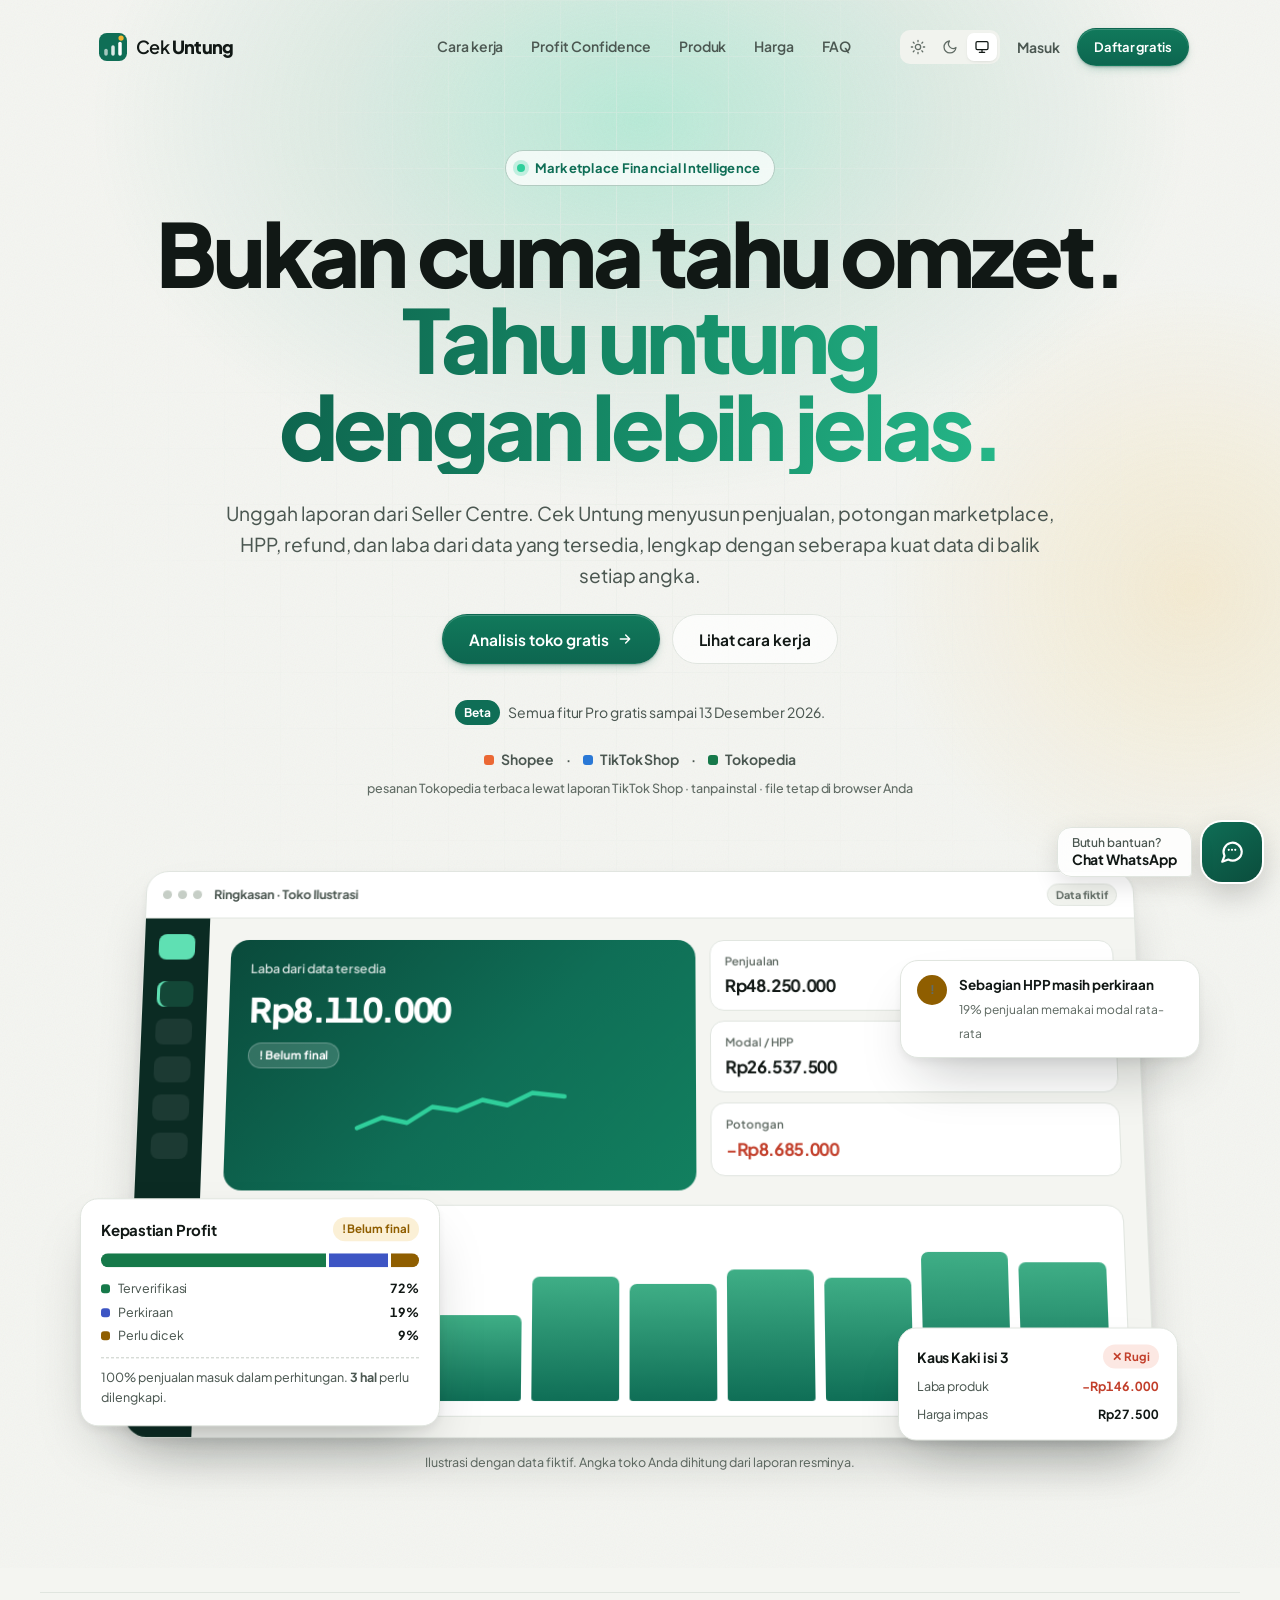
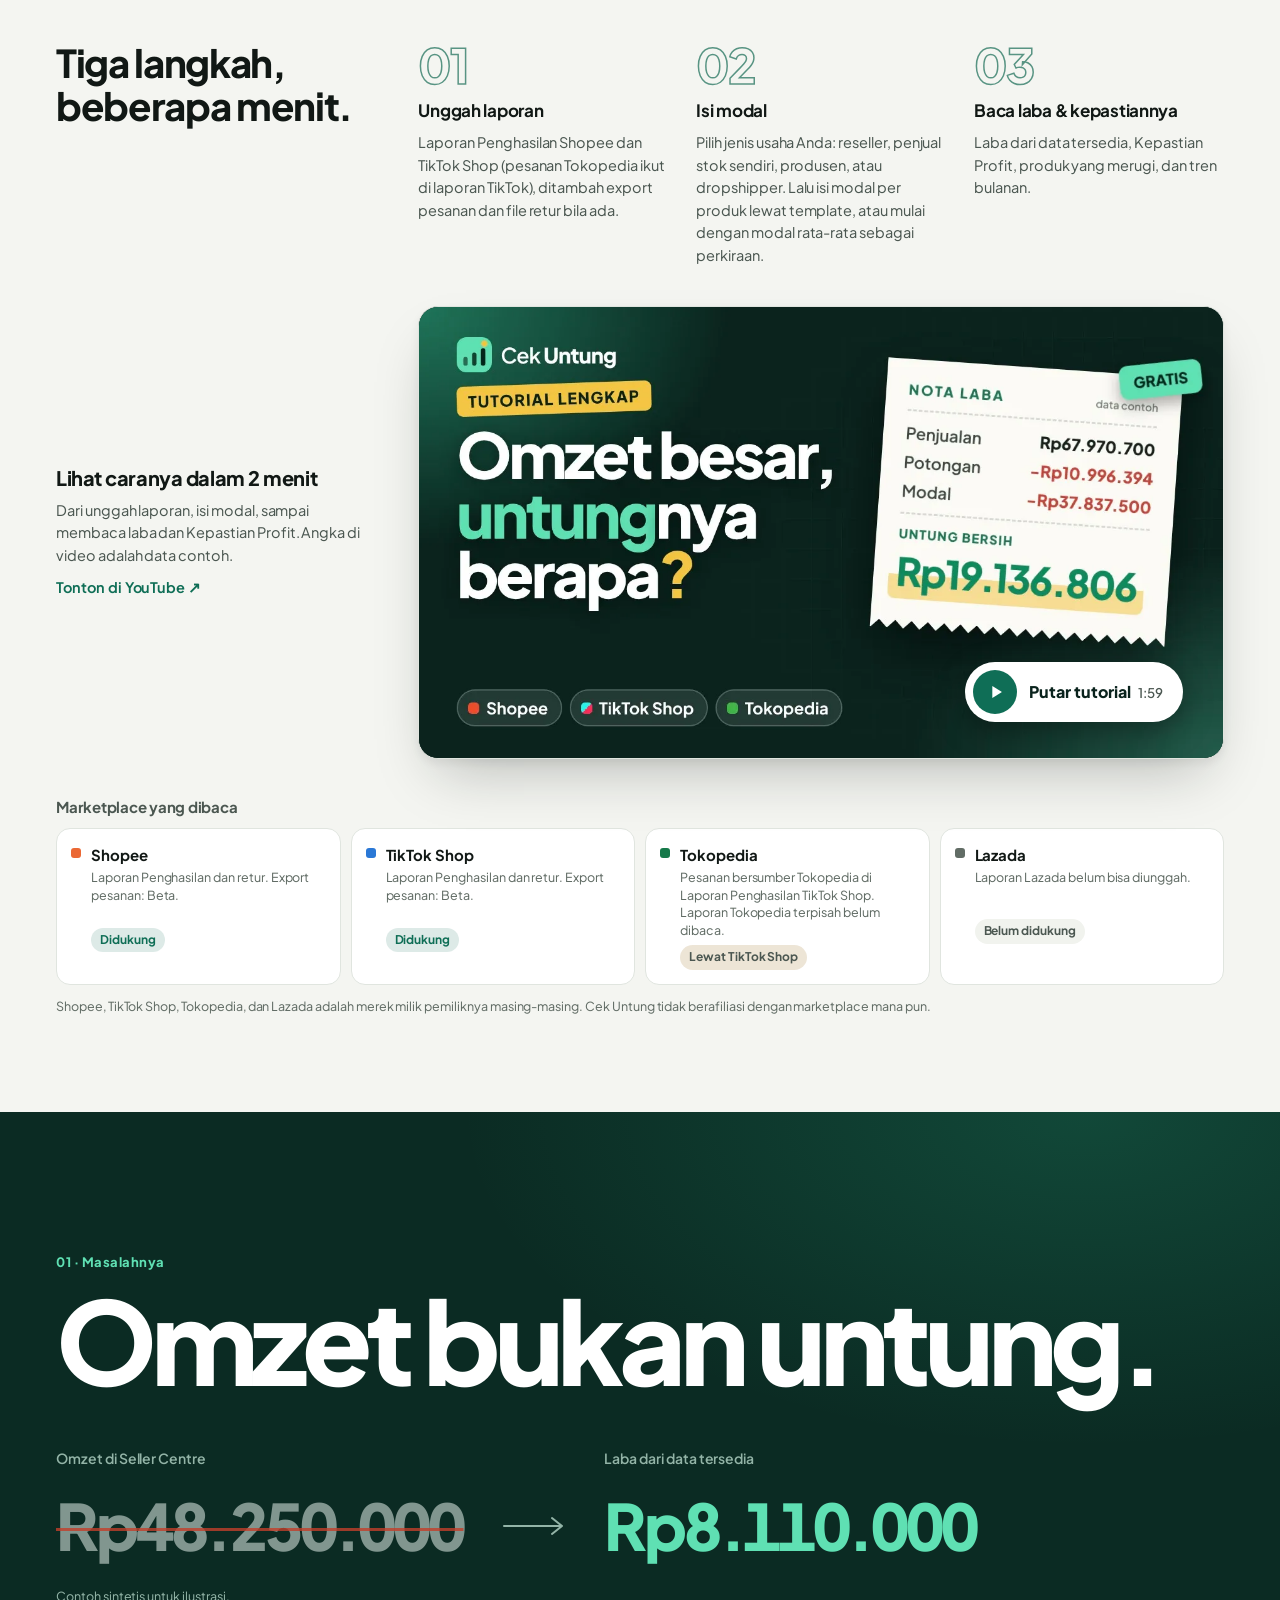
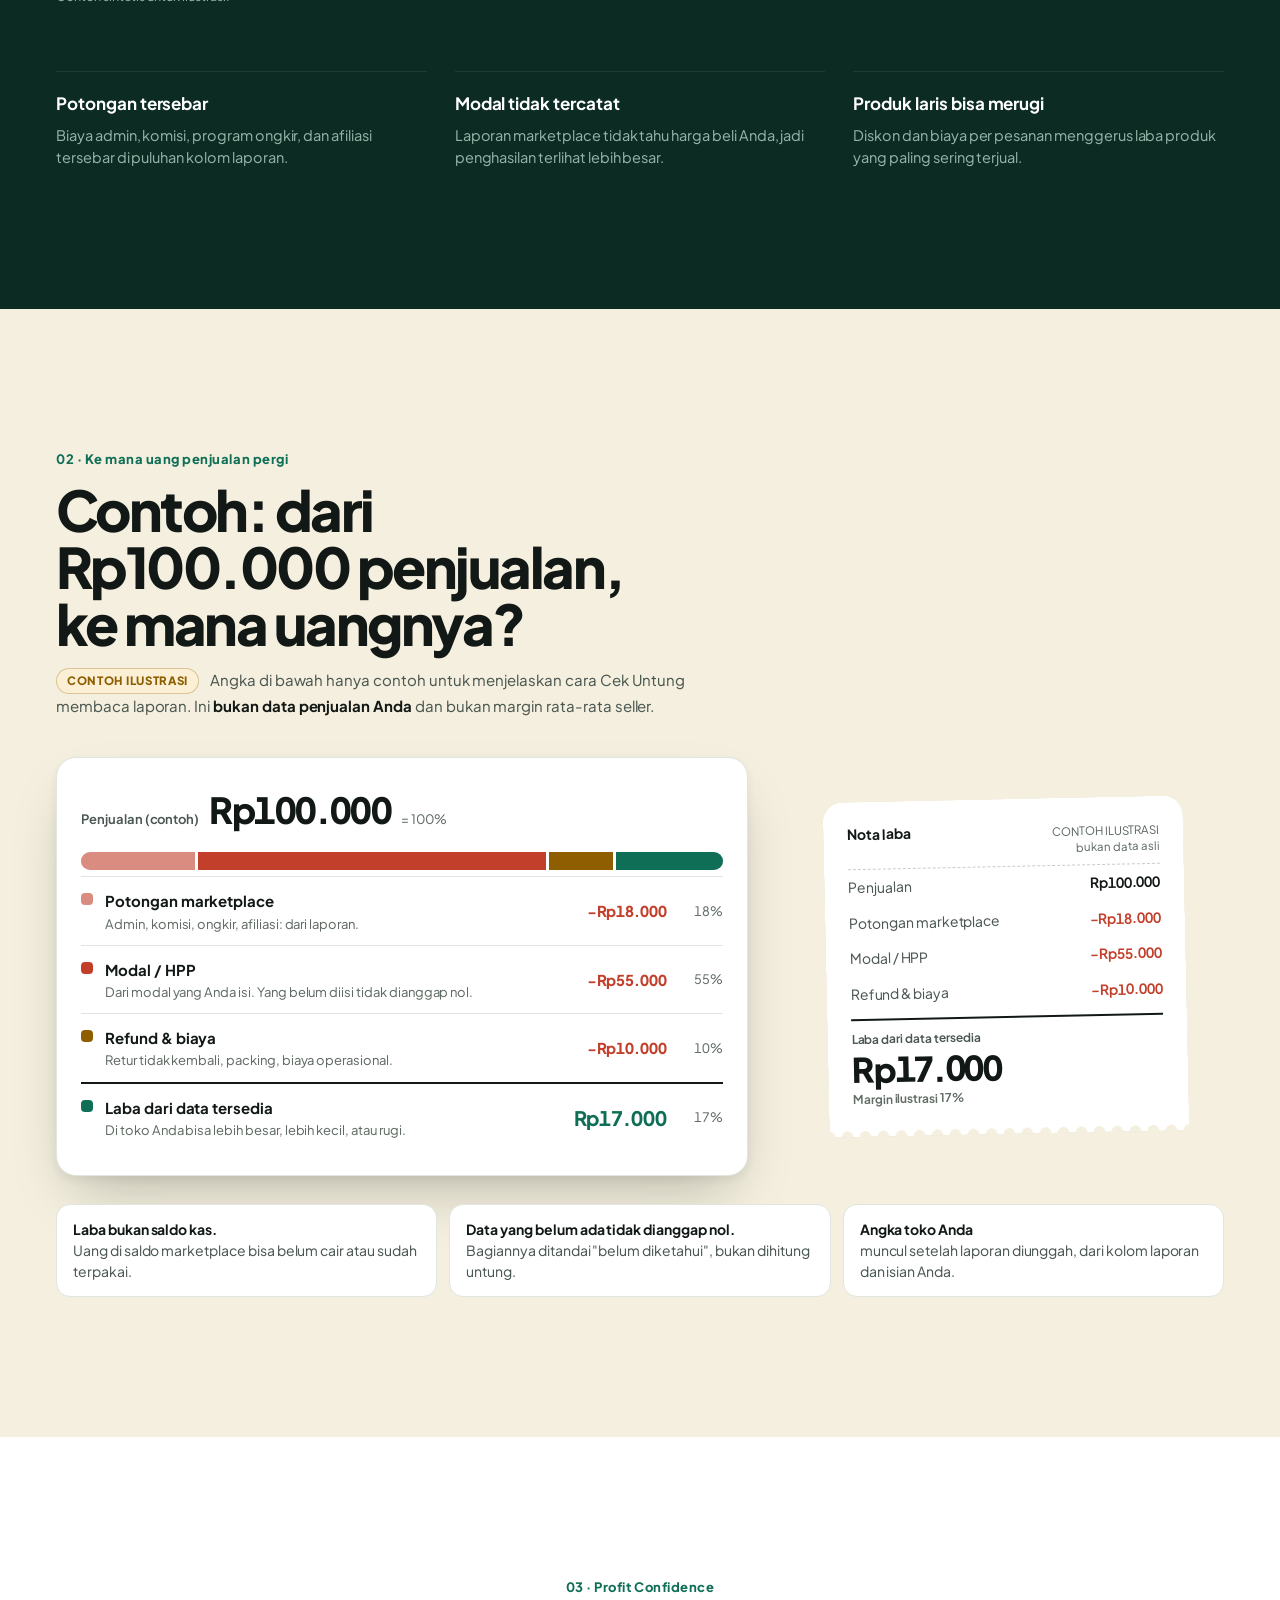
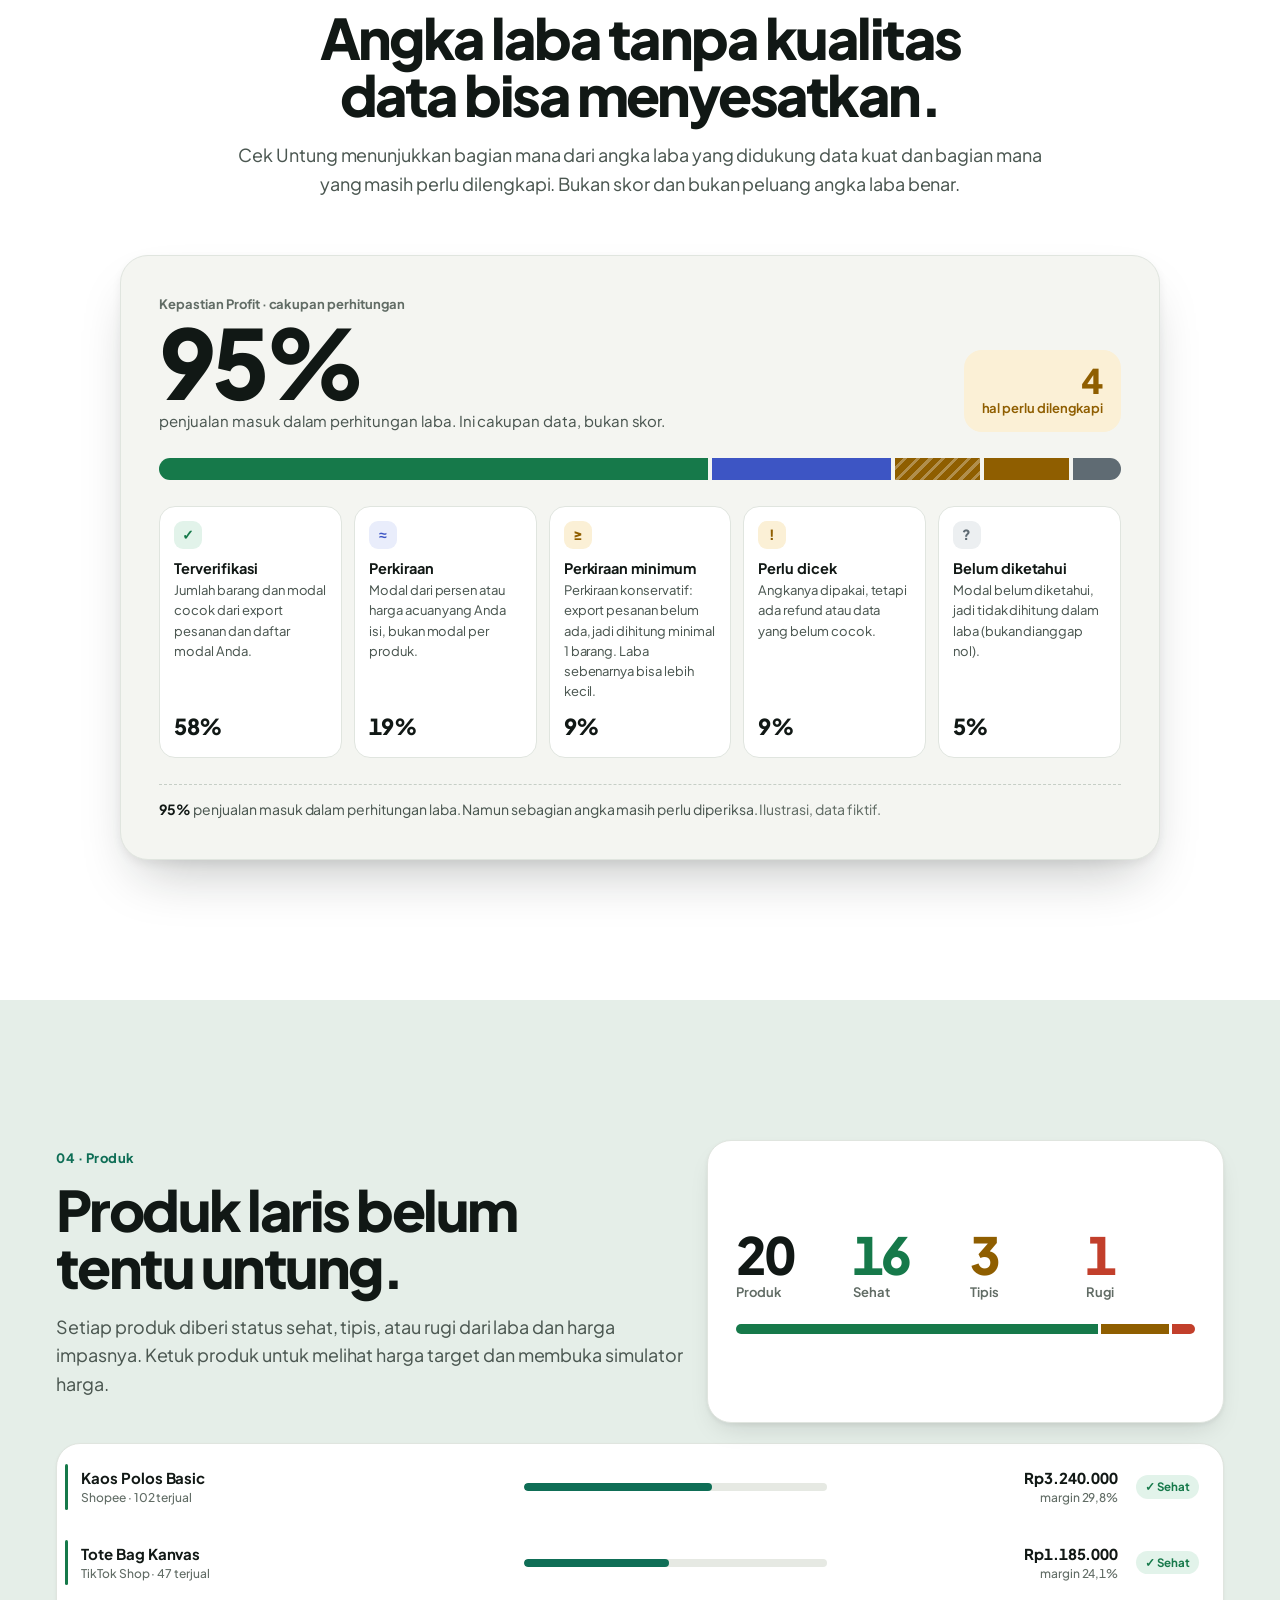
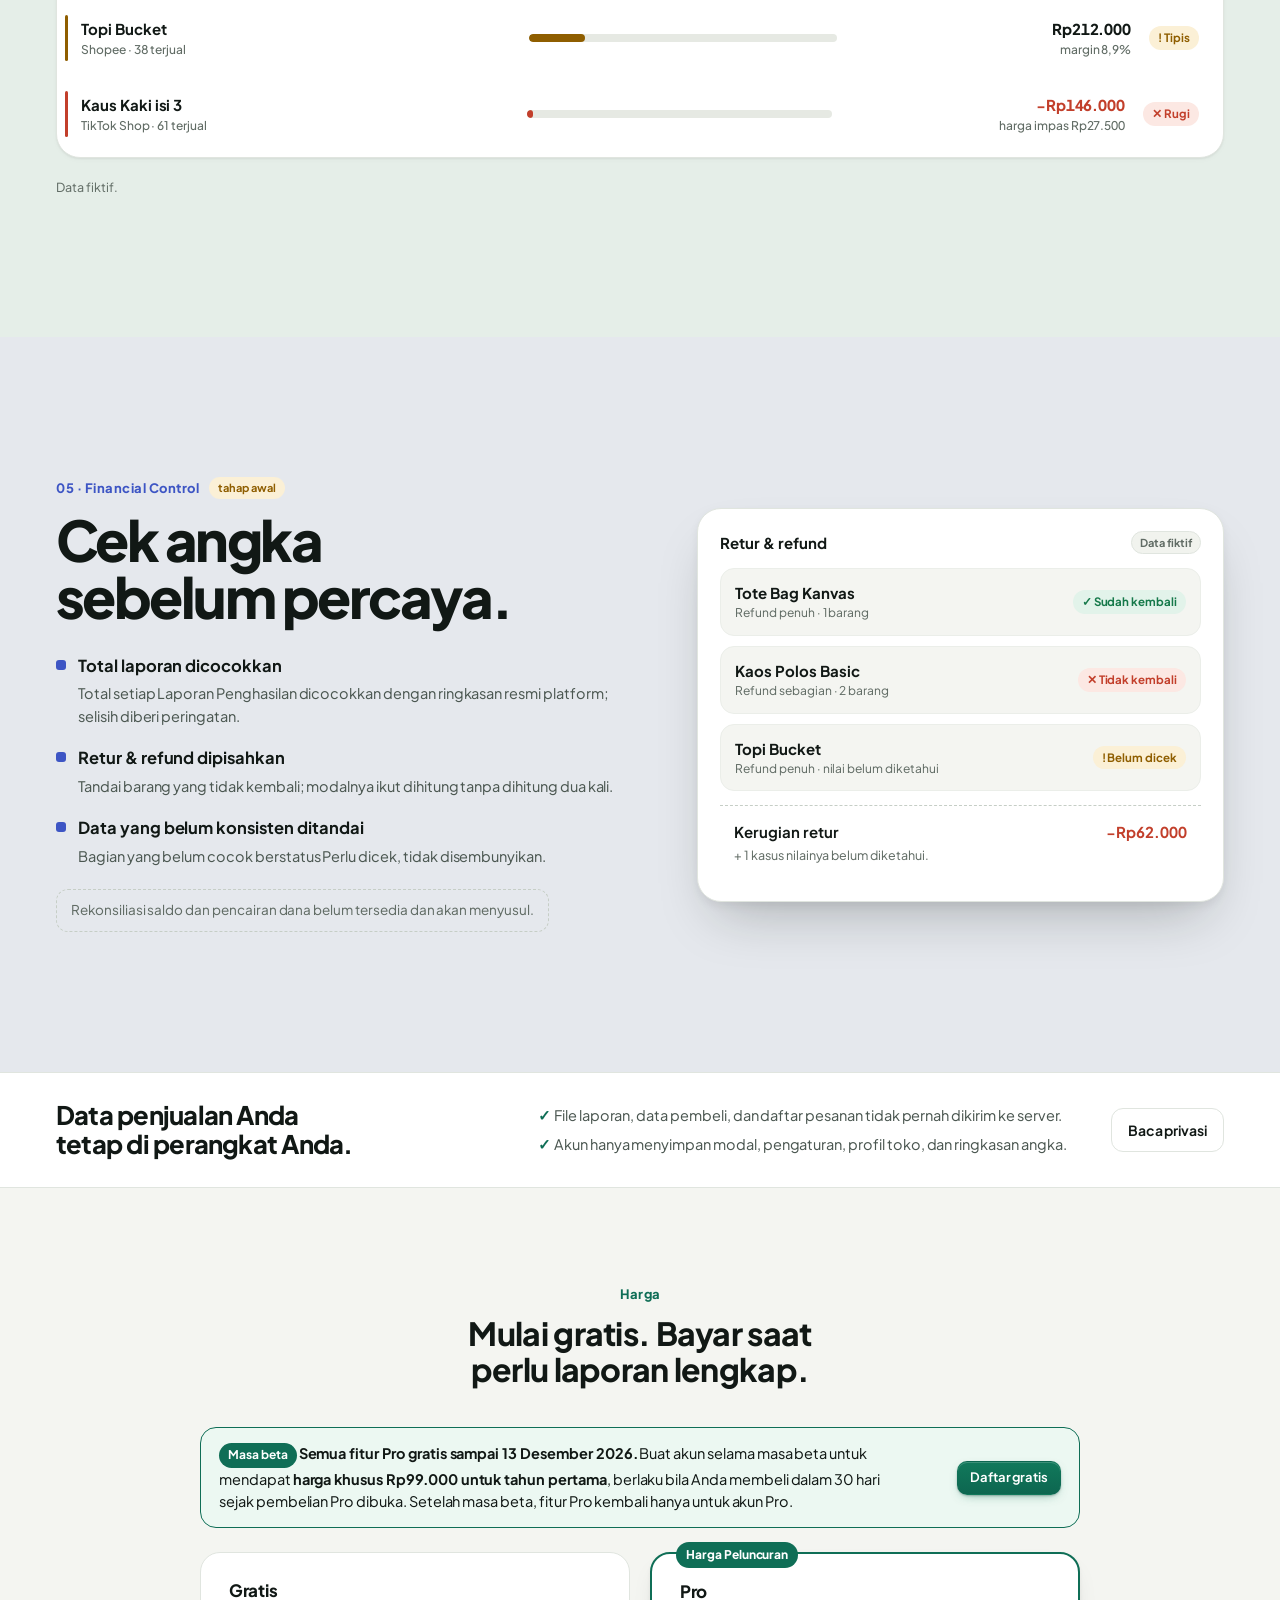
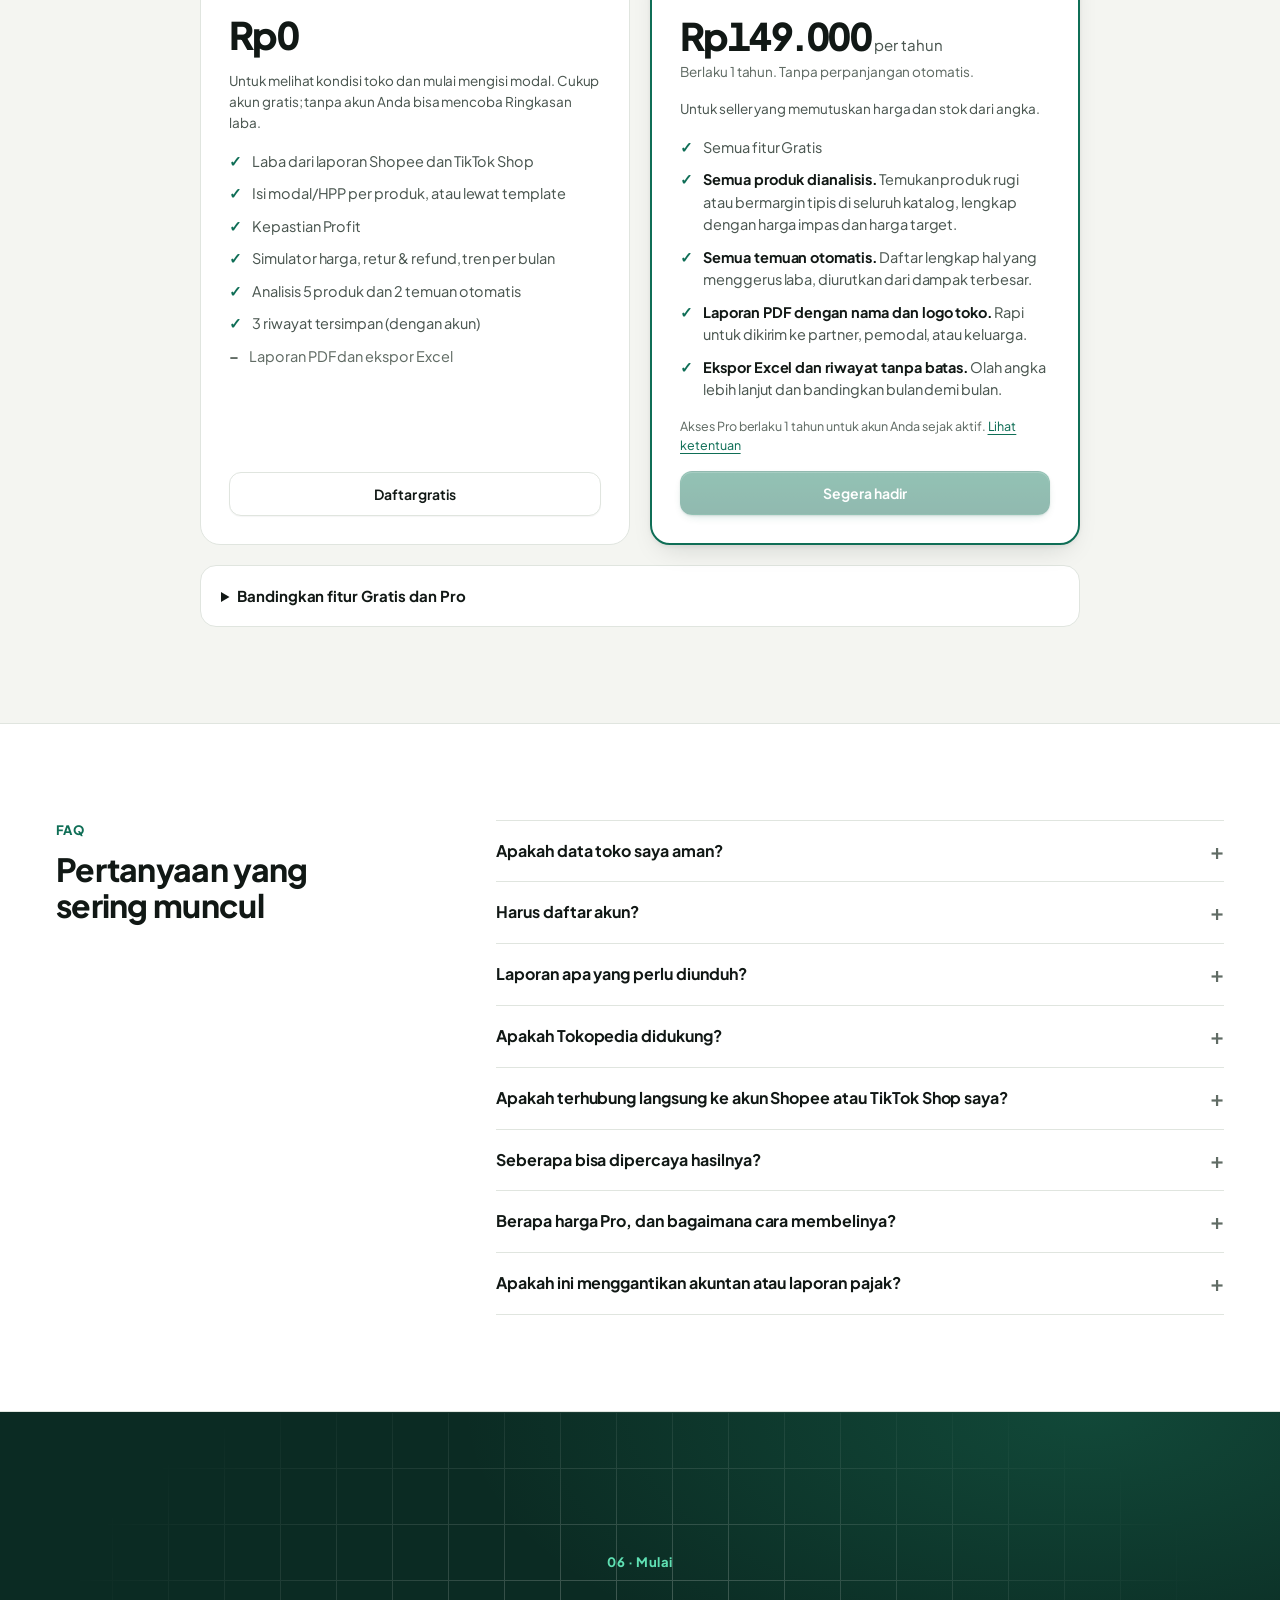
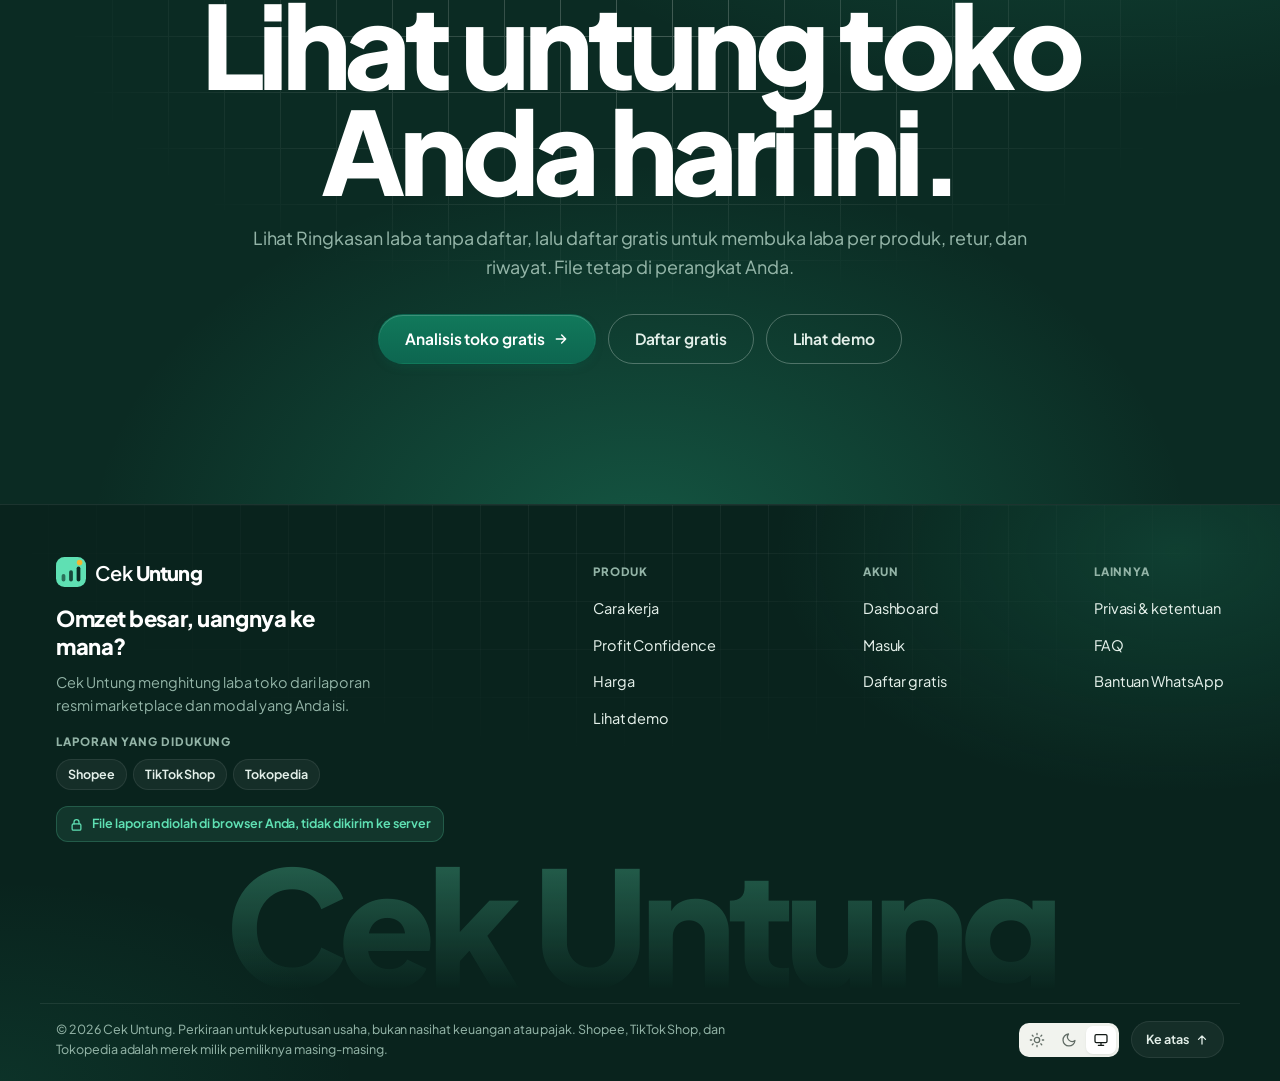
==== commit 665e8c29: "Halaman depan: hapus kartu "Hubungi kami" (nomor WA & alamat) dari footer Keputusan pemilik 24 Nov 2" ====
--- a/index.html
+++ b/index.html
@@ -24,10 +24,11 @@
 <script src="assets/theme.js?v=f5317dffb6"></script>
 <script src="assets/motion.js?v=9e6864196f"></script>
 <link rel="stylesheet" href="assets/base.css?v=b11f335bb1">
-<link rel="stylesheet" href="assets/site.css?v=1ff8875bc3">
+<link rel="stylesheet" href="assets/site.css?v=eda17e01a3">
 <script src="assets/config.js?v=06b26d90cd"></script>
 <script src="assets/analytics.js?v=d923a1e0ea" defer></script>
-<script src="assets/situs.js?v=bae213d438" defer></script>
+<script src="assets/akses.js?v=7dc909ad5d" defer></script>
+<script src="assets/situs.js?v=189e22b16a" defer></script>
 </head>
 <body class="home v3">
 <a class="skip" href="#isi">Lewati ke isi</a>
@@ -392,16 +393,6 @@
       <nav class="foot-col" aria-label="Akun"><b>Akun</b><a href="dashboard.html">Dashboard</a><a href="akun.html?next=dashboard.html">Masuk</a><a href="akun.html?mode=daftar&amp;next=dashboard.html">Daftar gratis</a></nav>
       <nav class="foot-col" aria-label="Lainnya"><b>Lainnya</b><a href="privasi.html">Privasi &amp; ketentuan</a><a href="#faq">FAQ</a><a data-wa-support="Beranda" hidden>Bantuan WhatsApp</a></nav>
     </div>
-    <!-- Kontak support & alamat usaha: teks statis (tanpa JS) agar selalu terbaca, termasuk oleh peninjau payment gateway.
-         Alamat tanpa nomor rumah dan RT/RW (pilihan pemilik 5 Nov 2026). Dibentuk seperti nota, elemen khas Cek Untung.
-         email_off: cegah Cloudflare Email Obfuscation mengganti email jadi "[email protected]" bagi pembaca non-JS. -->
-    <address class="nota foot-nota" aria-label="Kontak Cek Untung">
-      <div class="nota-head"><b>Hubungi kami</b><span>Bantuan &amp; kontak</span></div>
-      <!--email_off--><a class="fn" href="mailto:support@cekuntung.id"><span class="fn-ic" aria-hidden="true"><svg viewBox="0 0 24 24" width="18" height="18" fill="none" stroke="currentColor" stroke-width="1.9" stroke-linecap="round" stroke-linejoin="round"><rect x="3" y="5" width="18" height="14" rx="2.5"/><path d="M3.5 7l8.5 6 8.5-6"/></svg></span><span><small>Email support</small><b>support@cekuntung.id</b></span></a><!--/email_off-->
-      <a class="fn" href="https://wa.me/6287881878585" target="_blank" rel="noopener"><span class="fn-ic" aria-hidden="true"><svg viewBox="0 0 24 24" width="18" height="18" fill="none" stroke="currentColor" stroke-width="1.9" stroke-linecap="round" stroke-linejoin="round"><path d="M20 11.6a8 8 0 0 1-11.8 7L4 20l1.4-4.1A8 8 0 1 1 20 11.6z"/><path d="M9 9.5c.3 1.8 2 3.6 3.9 4.2l1.2-1.1 1.7.8c-.2 1.1-1.1 1.7-2.1 1.6-2.9-.3-5.6-3-5.9-5.9-.1-1 .5-1.9 1.6-2.1l.8 1.7z"/></svg></span><span><small>WhatsApp</small><b>0878-8187-8585</b></span></a>
-      <div class="fn"><span class="fn-ic" aria-hidden="true"><svg viewBox="0 0 24 24" width="18" height="18" fill="none" stroke="currentColor" stroke-width="1.9" stroke-linecap="round" stroke-linejoin="round"><path d="M12 21s-7-6.2-7-11.5a7 7 0 0 1 14 0C19 14.8 12 21 12 21z"/><circle cx="12" cy="9.5" r="2.5"/></svg></span><span><small>Alamat usaha</small><b>Jl. Asmat, Kel. Rancagong, Kec. Legok, Kabupaten Tangerang, Banten 15820</b></span></div>
-      <p class="fn-thanks">Terima kasih sudah memakai Cek Untung</p>
-    </address>
   </div>
   <div class="wrap foot-mark" aria-hidden="true">Cek Untung</div>
   <div class="wrap foot-bottom">
--- a/assets/site.css
+++ b/assets/site.css
@@ -173,7 +173,7 @@
   background-size: 48px 48px; -webkit-mask: radial-gradient(70% 60% at 50% 0%, #000, transparent 75%); mask: radial-gradient(70% 60% at 50% 0%, #000, transparent 75%); opacity: .7; }
 .site-foot .lg-bg { fill: var(--side-accent); } .site-foot .lg-b { fill: var(--side-bg); }
 .site-foot .brand .wm { color: #fff; font-size: 20px; }
-.foot-grid { display: grid; grid-template-columns: minmax(0, 1fr) minmax(0, 1.3fr) minmax(300px, 340px); gap: clamp(32px, 4vw, 56px); align-items: start; padding-block: 52px 8px; }
+.foot-grid { display: grid; grid-template-columns: minmax(0, 1fr) minmax(0, 1.3fr); gap: clamp(32px, 4vw, 56px); align-items: start; padding-block: 52px 8px; }
 .foot-brand { display: grid; gap: 16px; justify-items: start; align-content: start; }
 .foot-say { margin: 0; font-size: 22px; line-height: 1.3; font-weight: var(--weight-bold); letter-spacing: -0.02em; color: #fff; max-width: 22ch; }
 .foot-say span { display: block; margin-top: 10px; font-size: 14.5px; line-height: 1.6; font-weight: 400; letter-spacing: 0; color: var(--side-muted); max-width: 40ch; }
@@ -190,15 +190,6 @@
 .foot-col a:hover { color: #fff; } .foot-col a:hover::after { transform: scaleX(1); }
 .site-foot a:focus-visible { outline: 2px solid var(--side-accent); outline-offset: 3px; border-radius: 4px; }
 /* nota kontak: memakai .nota (gerigi bawah) dari pratinjau hero, warnanya mengikuti tema */
-.foot-nota { font-style: normal; display: grid; gap: 0; padding: 20px 20px 30px; color: var(--ink); transform: rotate(1.2deg); box-shadow: 0 24px 60px rgb(0 0 0 / 35%); }
-.fn { display: flex; gap: 12px; align-items: flex-start; padding: 12px 0; border-bottom: 1px dashed var(--line-strong); color: var(--ink); text-decoration: none; min-width: 0; }
-.fn-ic { flex: none; width: 34px; height: 34px; border-radius: 10px; display: grid; place-items: center; background: var(--accent-soft, color-mix(in srgb, var(--accent) 14%, transparent)); color: var(--accent); transition: background var(--dur-fast) var(--ease), color var(--dur-fast) var(--ease); }
-a.fn:hover .fn-ic { background: var(--accent); color: var(--accent-ink); }
-a.fn:hover b { color: var(--accent); }
-.fn > span:last-child { display: grid; gap: 2px; min-width: 0; }
-.fn small { font-size: 11.5px; color: var(--ink-3); }
-.fn b { font-size: 14px; font-weight: var(--weight-semibold); line-height: 1.45; overflow-wrap: anywhere; transition: color var(--dur-fast) var(--ease); }
-.fn-thanks { margin: 14px 0 0; text-align: center; font-size: 11.5px; color: var(--ink-3); letter-spacing: .02em; }
 /* wordmark raksasa: dekoratif, memudar ke bawah */
 .foot-mark { font-size: clamp(52px, 12.5vw, 184px); font-weight: 800; letter-spacing: -0.055em; line-height: .92; padding-bottom: .04em; white-space: nowrap; text-align: center; user-select: none; margin-top: 0;
   background: linear-gradient(180deg, color-mix(in srgb, var(--side-accent) 34%, transparent), transparent 92%); -webkit-background-clip: text; background-clip: text; color: transparent; }
@@ -207,7 +198,7 @@
 .foot-tools { display: flex; align-items: center; gap: 12px; }
 .foot-up { display: inline-flex; align-items: center; gap: 6px; padding: 8px 14px; border-radius: var(--r-pill); border: 1px solid var(--side-line); background: rgb(255 255 255 / 5%); color: var(--side-ink); text-decoration: none; font-weight: var(--weight-semibold); transition: background var(--dur-fast) var(--ease); }
 .foot-up:hover { background: rgb(255 255 255 / 10%); }
-@media (max-width: 1080px) { .foot-grid { grid-template-columns: minmax(0, 1fr) minmax(280px, 340px); } .foot-links { grid-column: 1 / -1; grid-row: 2; } }
+@media (max-width: 1080px) { .foot-grid { grid-template-columns: 1fr; } }
 @media (max-width: 720px) {
   .foot-grid { grid-template-columns: 1fr; padding-top: 40px; gap: 28px; }
   .foot-mark { margin-top: 20px; }
@@ -215,7 +206,6 @@
   .foot-links .foot-col:last-child { grid-column: 1 / -1; }
   .foot-col { gap: 4px; } .foot-col a { padding: 5px 0; }
   .foot-links { row-gap: 20px; }
-  .foot-nota { transform: none; }
   .foot-say { font-size: 20px; }
   .foot-bottom { flex-direction: column; align-items: flex-start; }
   .foot-tools { width: 100%; justify-content: space-between; }
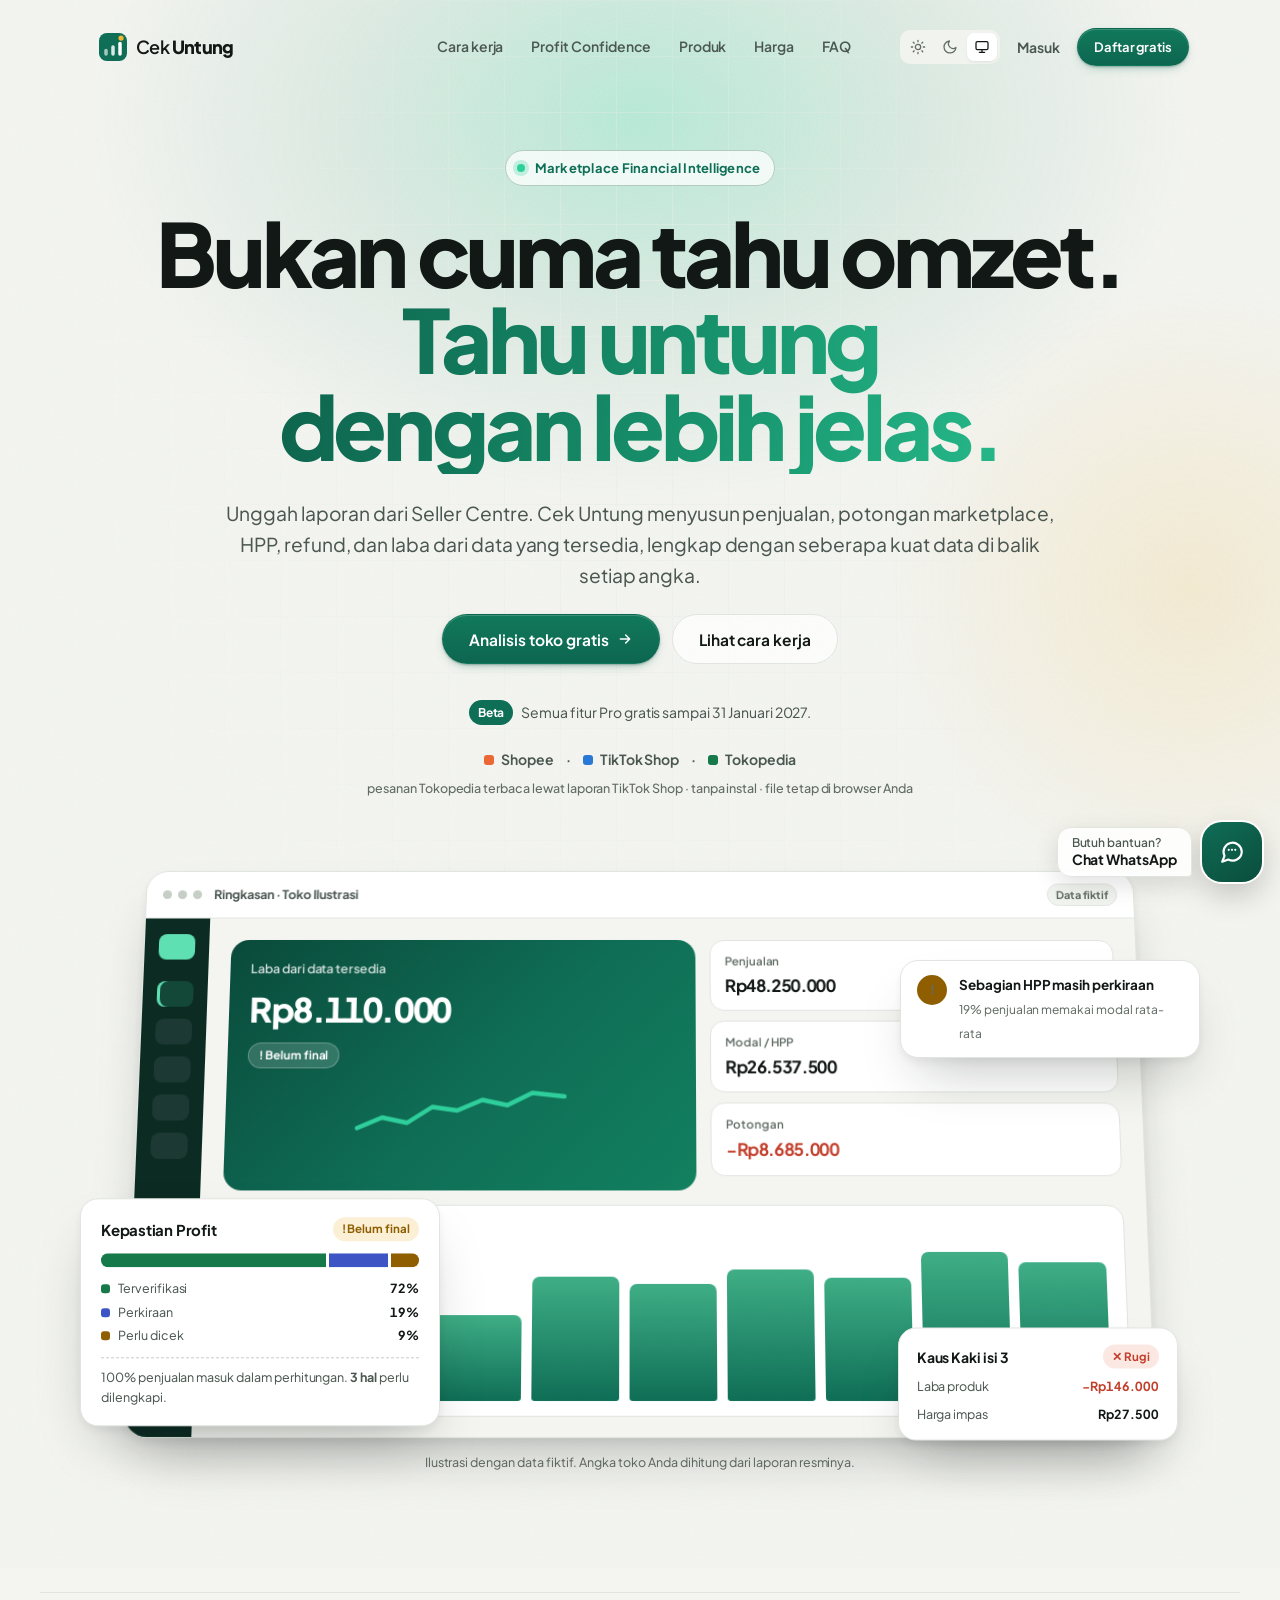
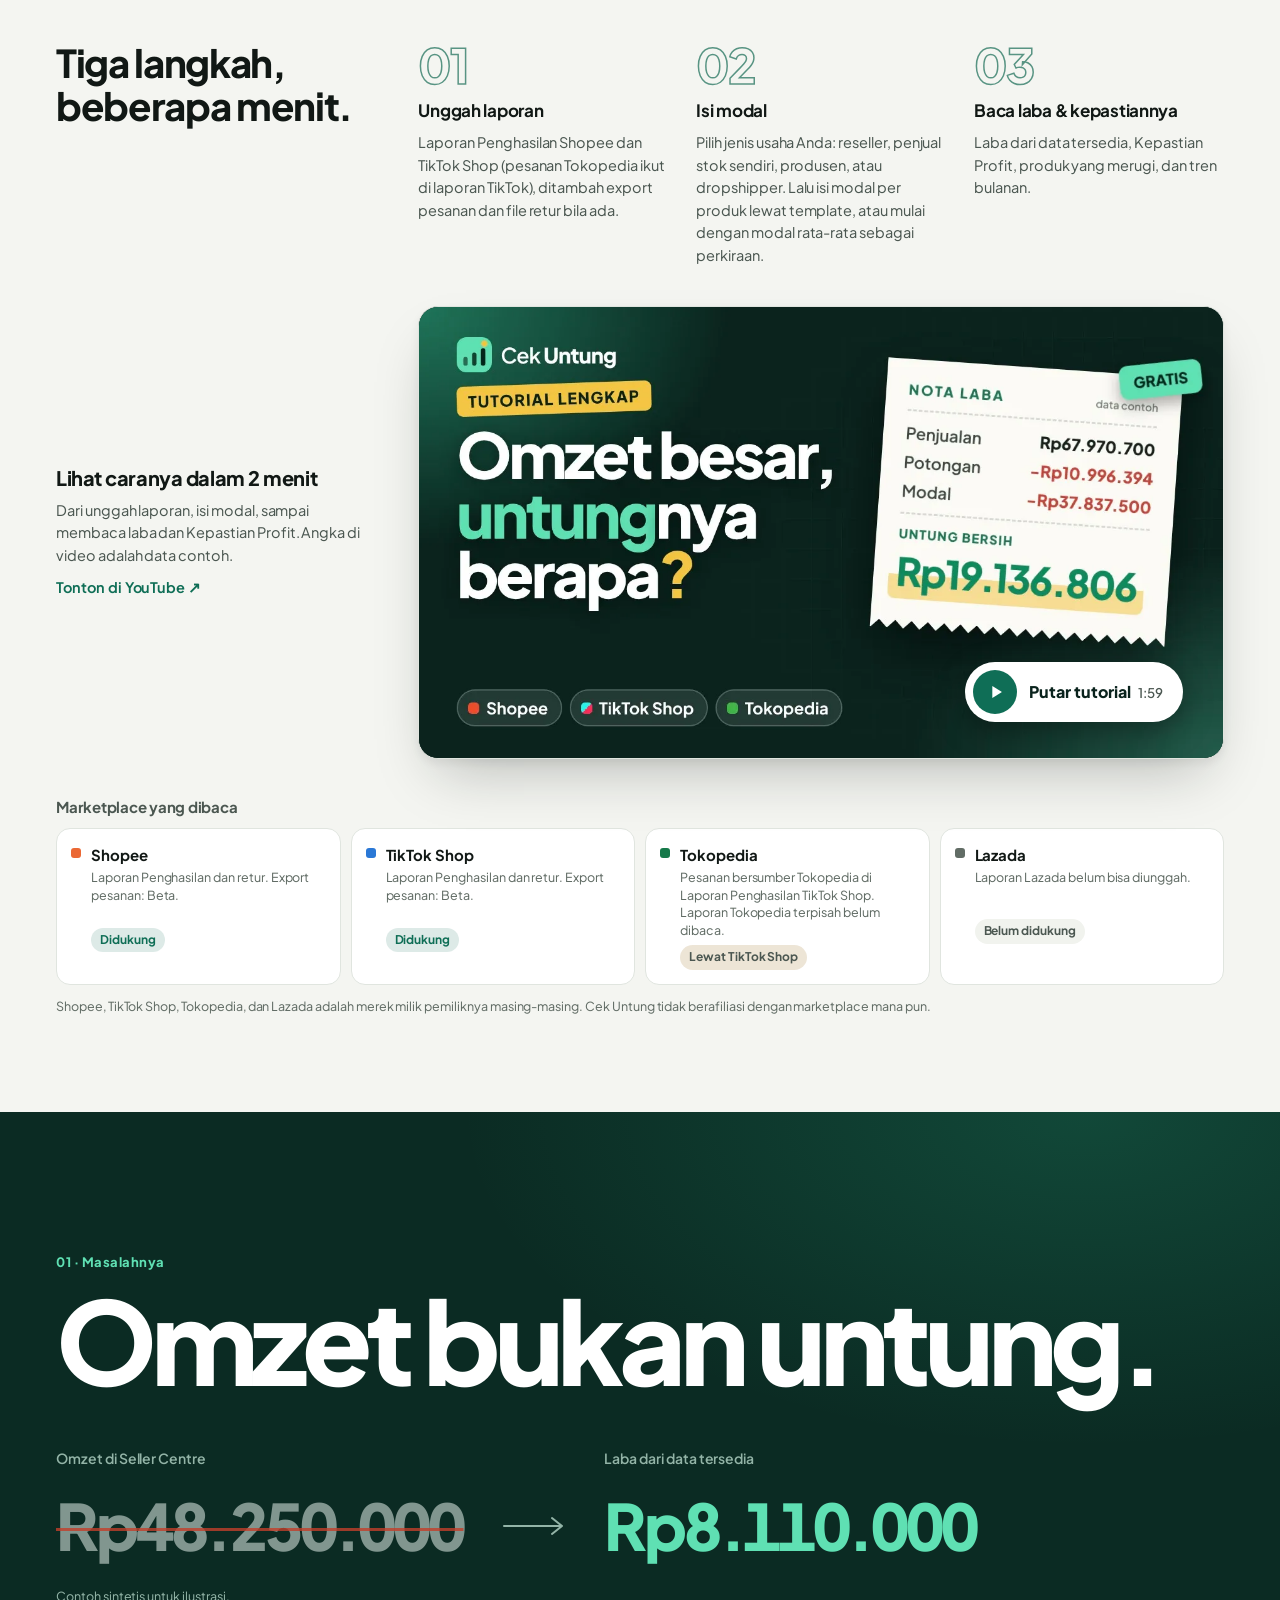
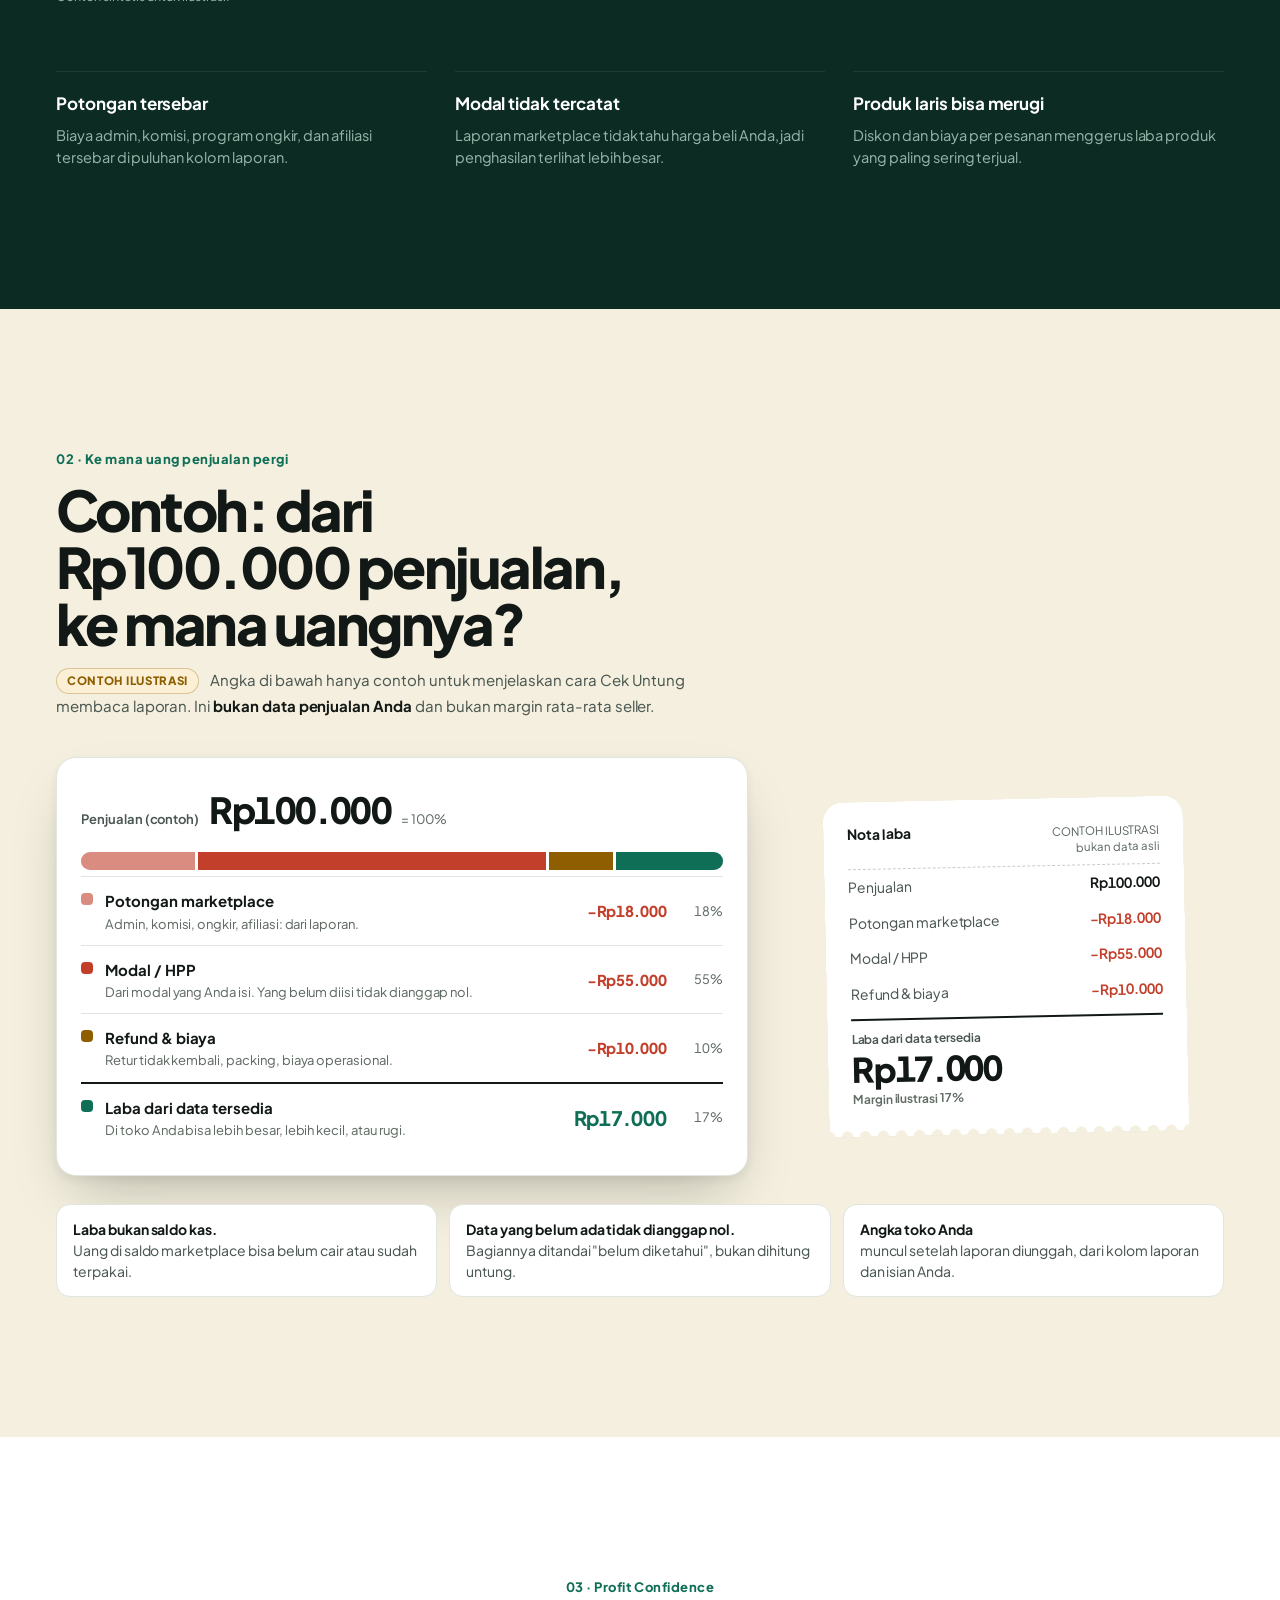
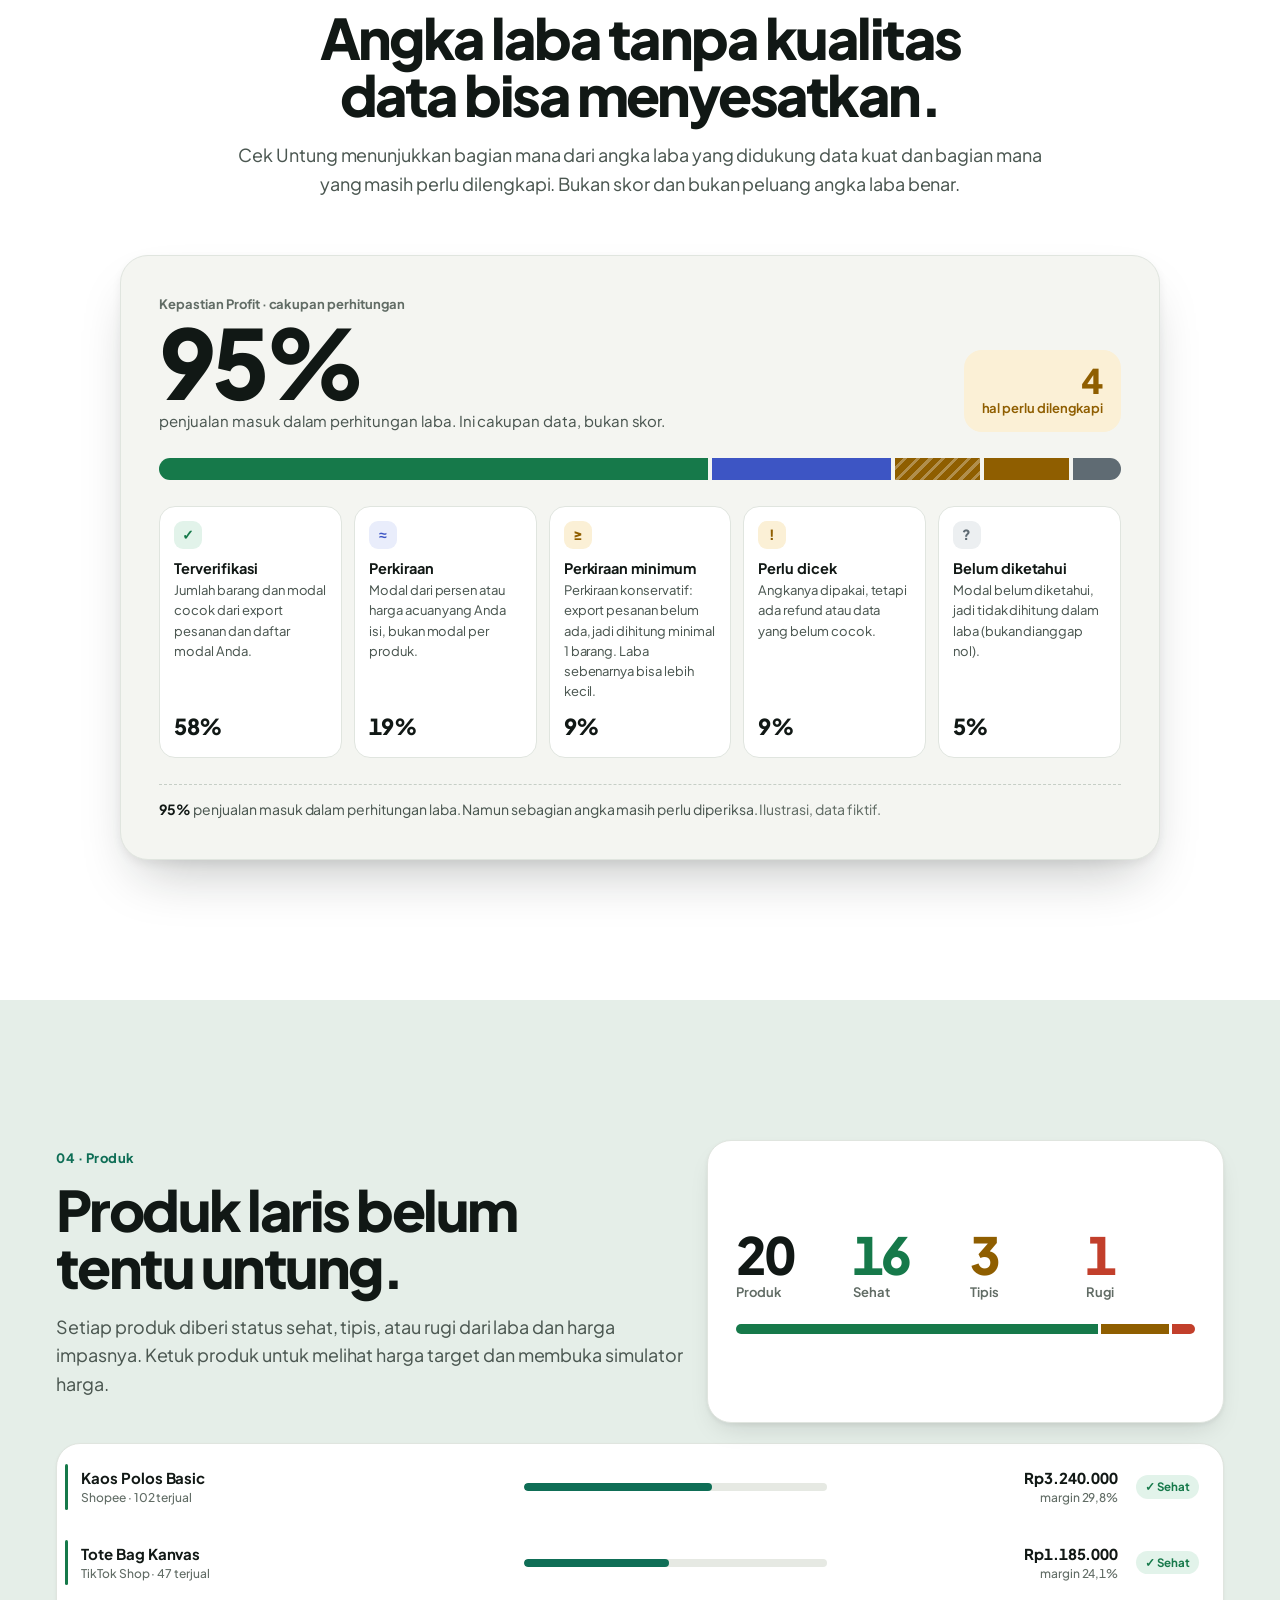
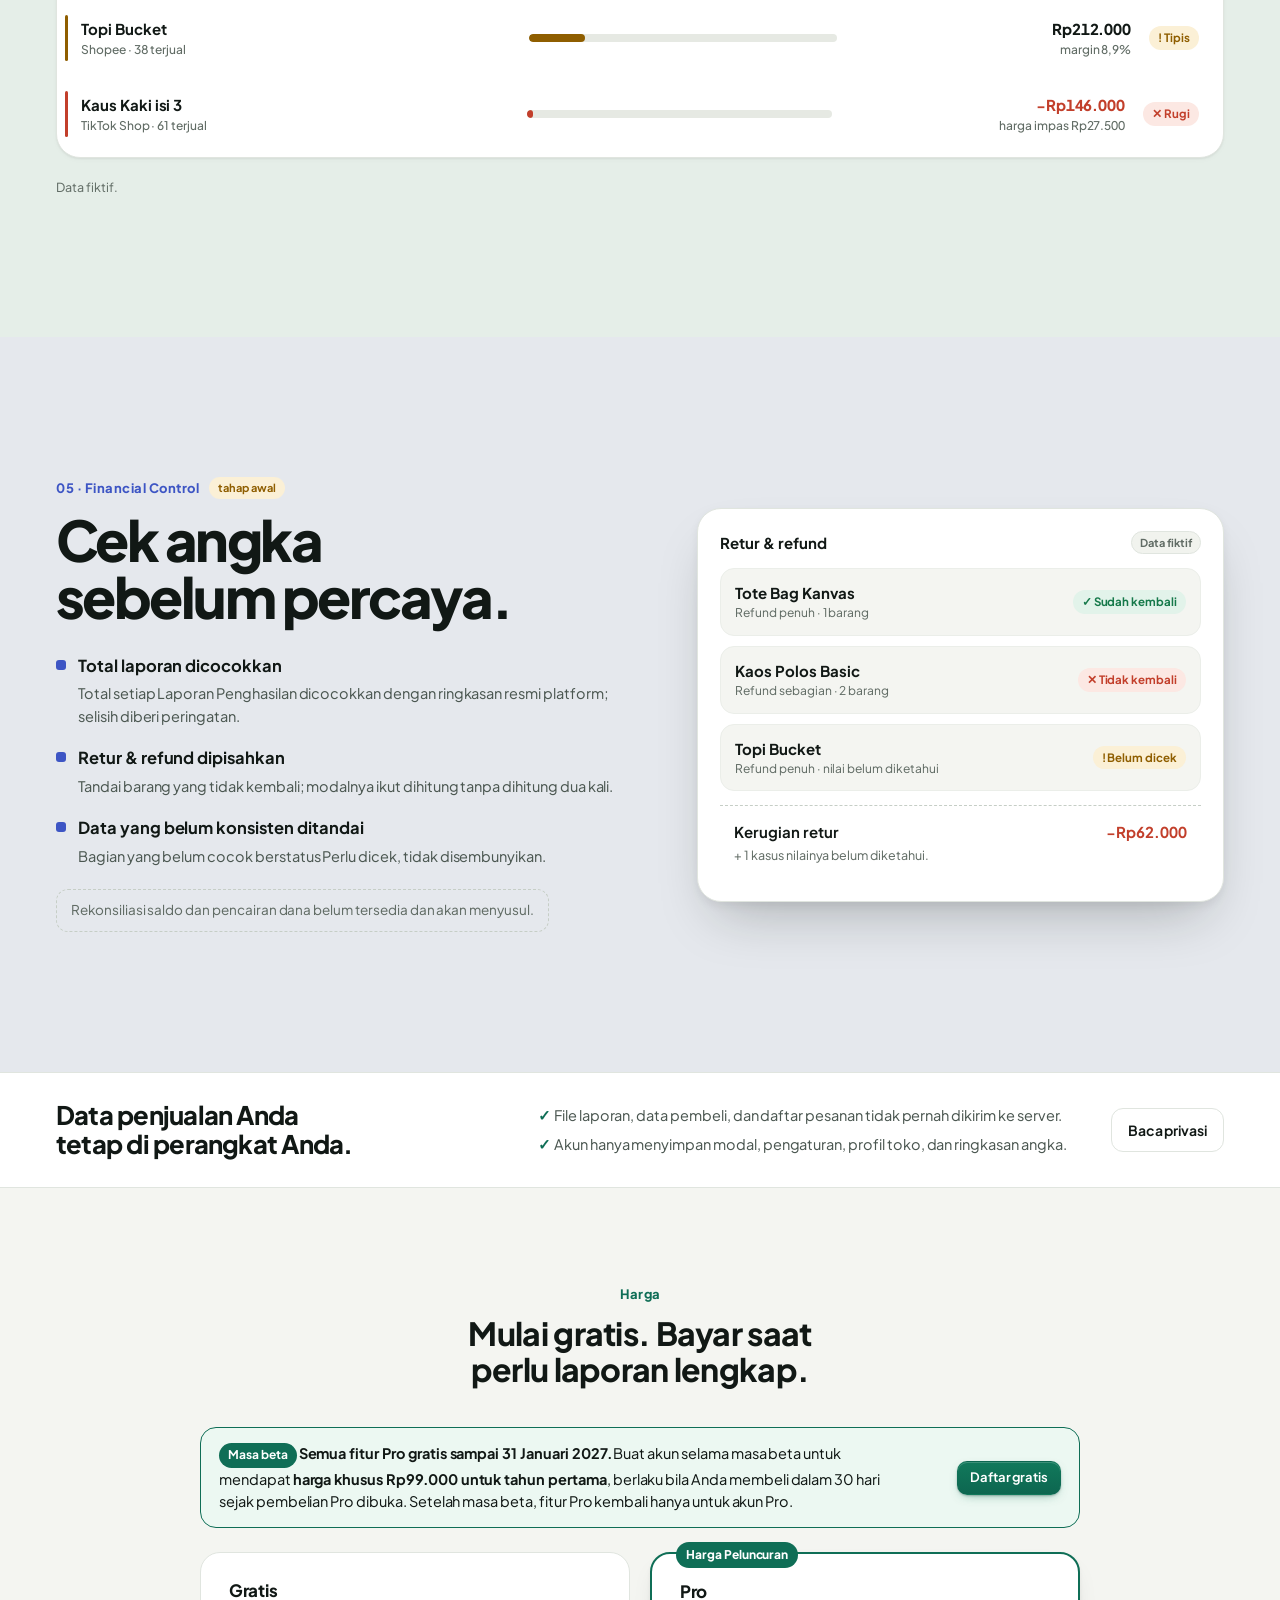
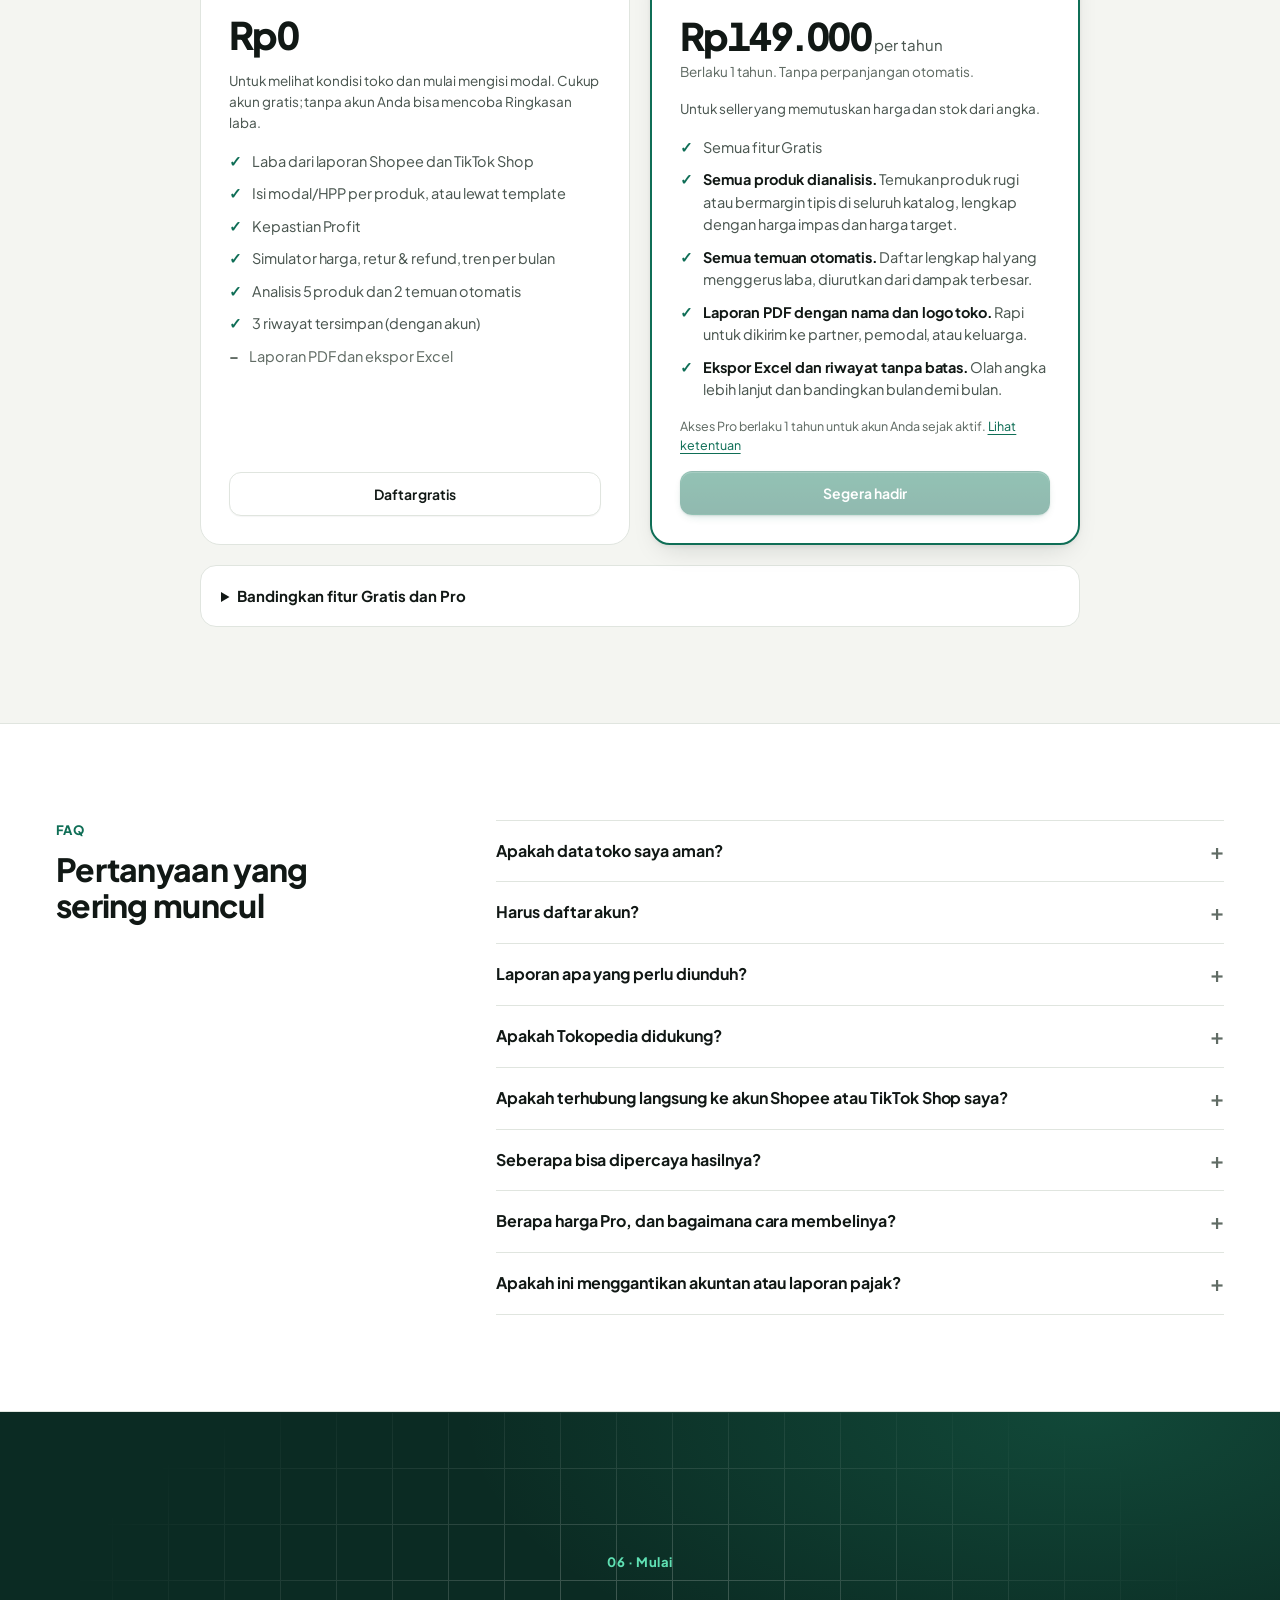
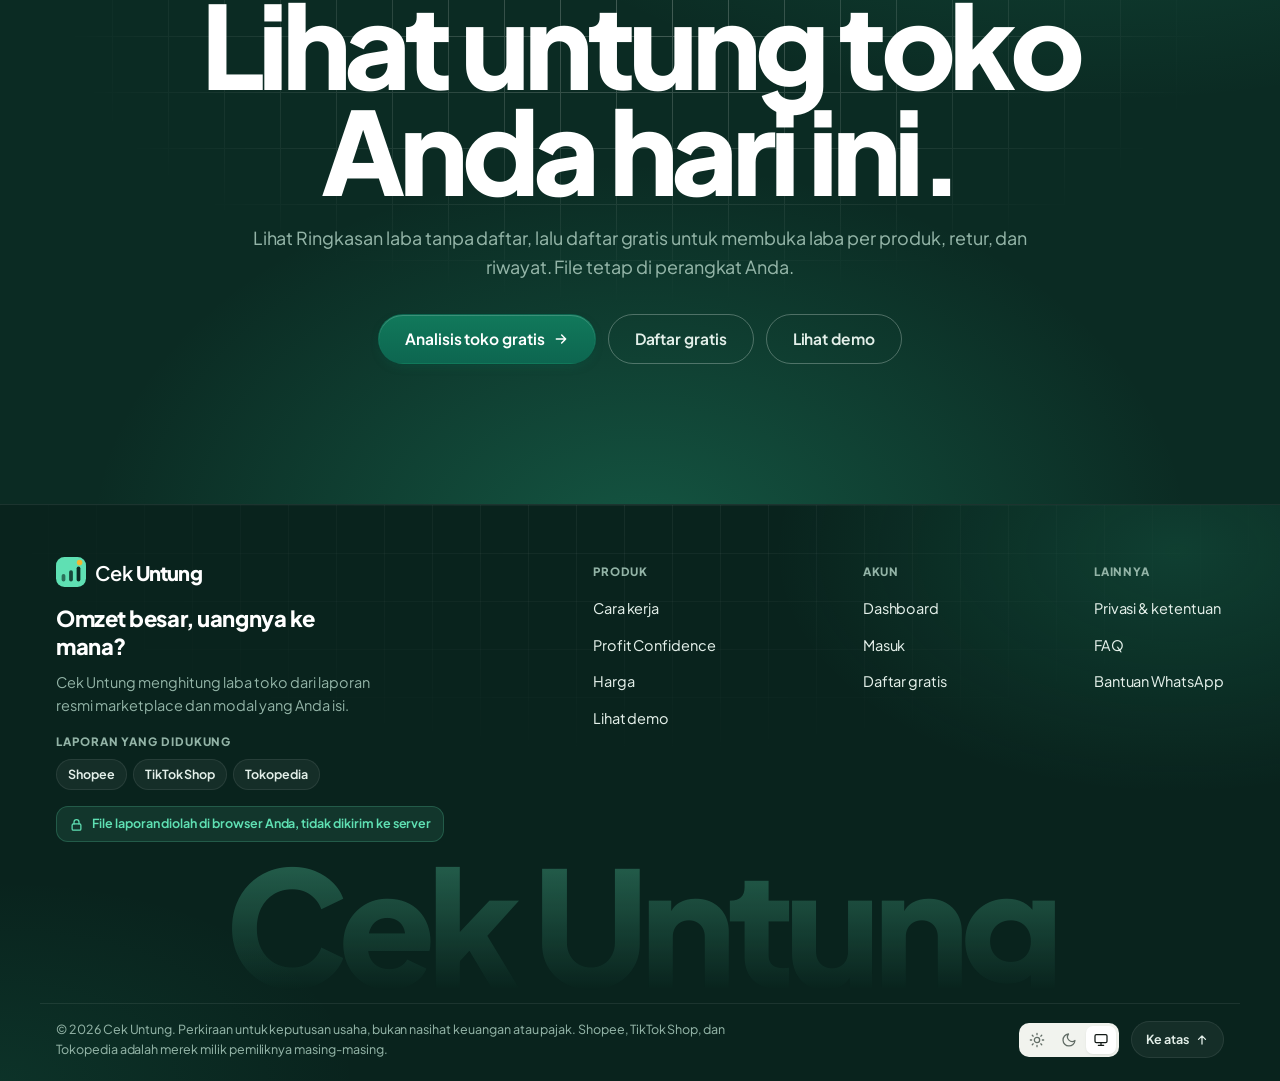
==== commit ec149a01: "Masa beta diperpanjang sampai 31 Jan 2027: tanggal cadangan, ketentuan, CLAUDE.md Tanggal di server " ====
--- a/index.html
+++ b/index.html
@@ -25,7 +25,7 @@
 <script src="assets/motion.js?v=9e6864196f"></script>
 <link rel="stylesheet" href="assets/base.css?v=b11f335bb1">
 <link rel="stylesheet" href="assets/site.css?v=eda17e01a3">
-<script src="assets/config.js?v=06b26d90cd"></script>
+<script src="assets/config.js?v=dd794d6829"></script>
 <script src="assets/analytics.js?v=d923a1e0ea" defer></script>
 <script src="assets/akses.js?v=7dc909ad5d" defer></script>
 <script src="assets/situs.js?v=189e22b16a" defer></script>
@@ -81,7 +81,7 @@
         <a class="btn primary big" href="dashboard.html" data-member hidden>Buka dashboard<svg class="arr" width="16" height="16" viewBox="0 0 24 24" fill="none" stroke="currentColor" stroke-width="2.2" stroke-linecap="round" stroke-linejoin="round" aria-hidden="true"><path d="M5 12h14M13 6l6 6-6 6"/></svg></a>
         <a class="btn big ghost" href="#cara" data-track="hero-cara">Lihat cara kerja</a>
       </div>
-      <p class="ed-beta" data-beta hidden><span class="badge">Beta</span> Semua fitur Pro gratis sampai <span data-beta-sampai>13 Desember 2026</span>.</p>
+      <p class="ed-beta" data-beta hidden><span class="badge">Beta</span> Semua fitur Pro gratis sampai <span data-beta-sampai>31 Januari 2027</span>.</p>
       <p class="ed-mk" data-hero="5"><span><i class="mk mk-shopee" aria-hidden="true"></i>Shopee</span><span aria-hidden="true">·</span><span><i class="mk mk-tiktok" aria-hidden="true"></i>TikTok Shop</span><span aria-hidden="true">·</span><span><i class="mk mk-tokped" aria-hidden="true"></i>Tokopedia</span><small>pesanan Tokopedia terbaca lewat laporan TikTok Shop · tanpa instal · file tetap di browser Anda</small></p>
     </div>
 
@@ -304,7 +304,7 @@
         <p class="kicker">Harga</p>
         <h2 id="h-harga">Mulai gratis. Bayar saat perlu laporan lengkap.</h2>
       </div>
-      <div class="beta-note" data-beta hidden data-reveal><p><span class="badge">Masa beta</span> <b>Semua fitur Pro gratis sampai <span data-beta-sampai>13 Desember 2026</span>.</b>
+      <div class="beta-note" data-beta hidden data-reveal><p><span class="badge">Masa beta</span> <b>Semua fitur Pro gratis sampai <span data-beta-sampai>31 Januari 2027</span>.</b>
         Buat akun selama masa beta untuk mendapat <b>harga khusus <span data-harga-awal>Rp99.000</span> untuk tahun pertama</b>, berlaku bila Anda membeli dalam 30 hari sejak pembelian Pro dibuka. Setelah masa beta, fitur Pro kembali hanya untuk akun Pro.</p>
         <a class="btn primary sm" href="akun.html?mode=daftar&amp;next=dashboard.html" data-guest data-track="beta-daftar">Daftar gratis</a></div>
       <div class="prices" data-stagger="90">
